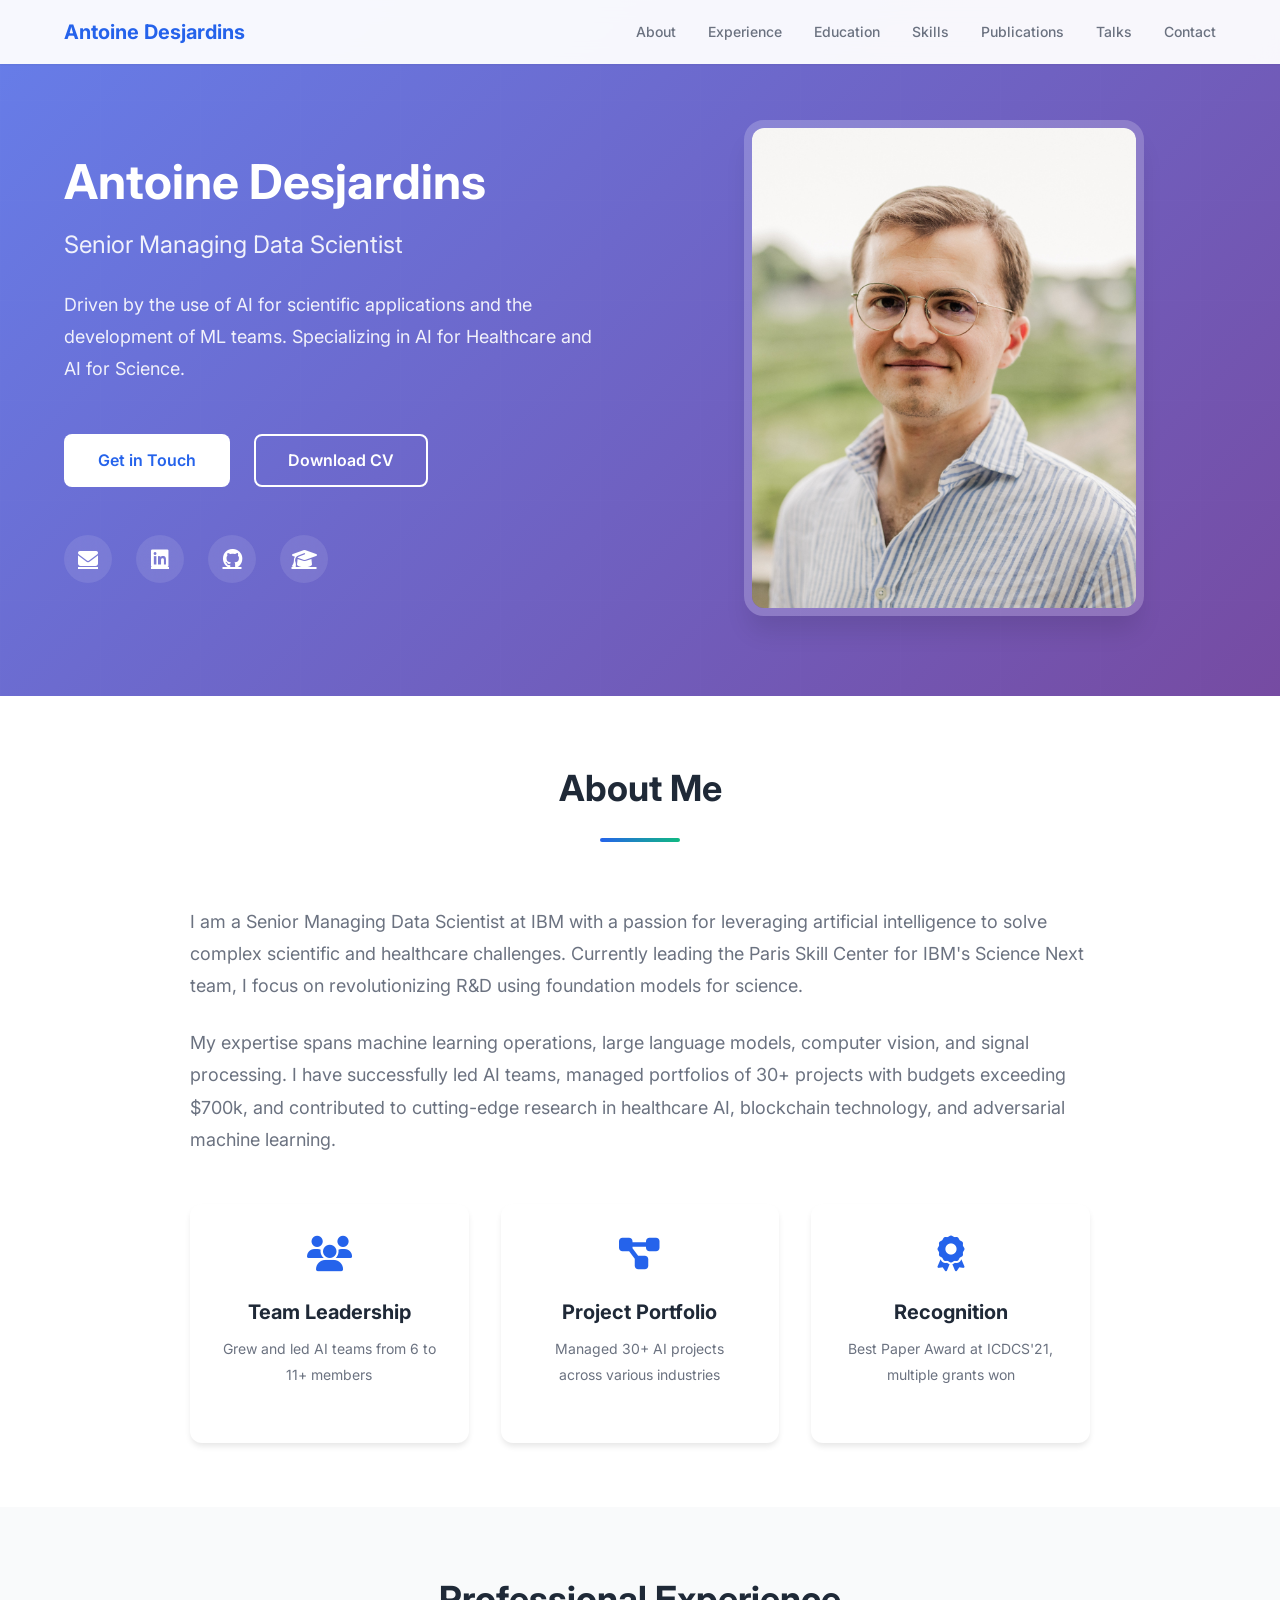
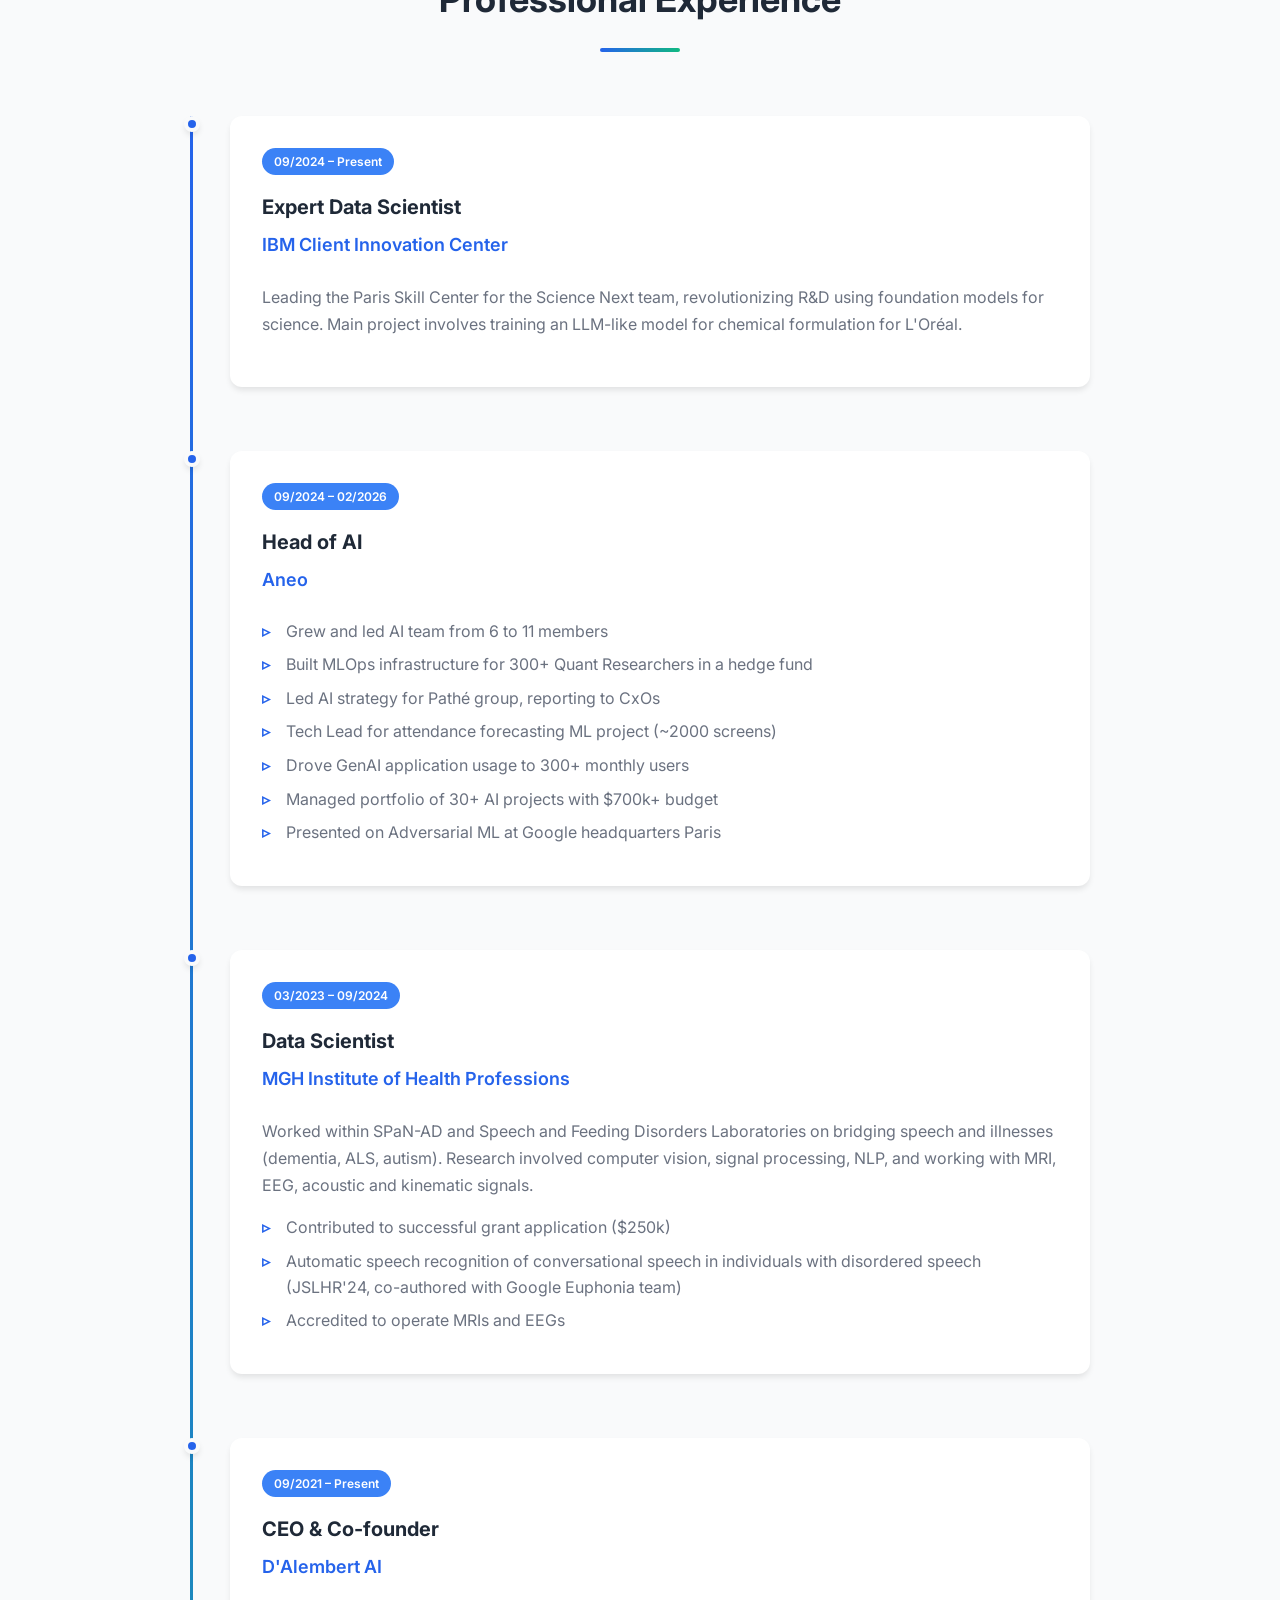
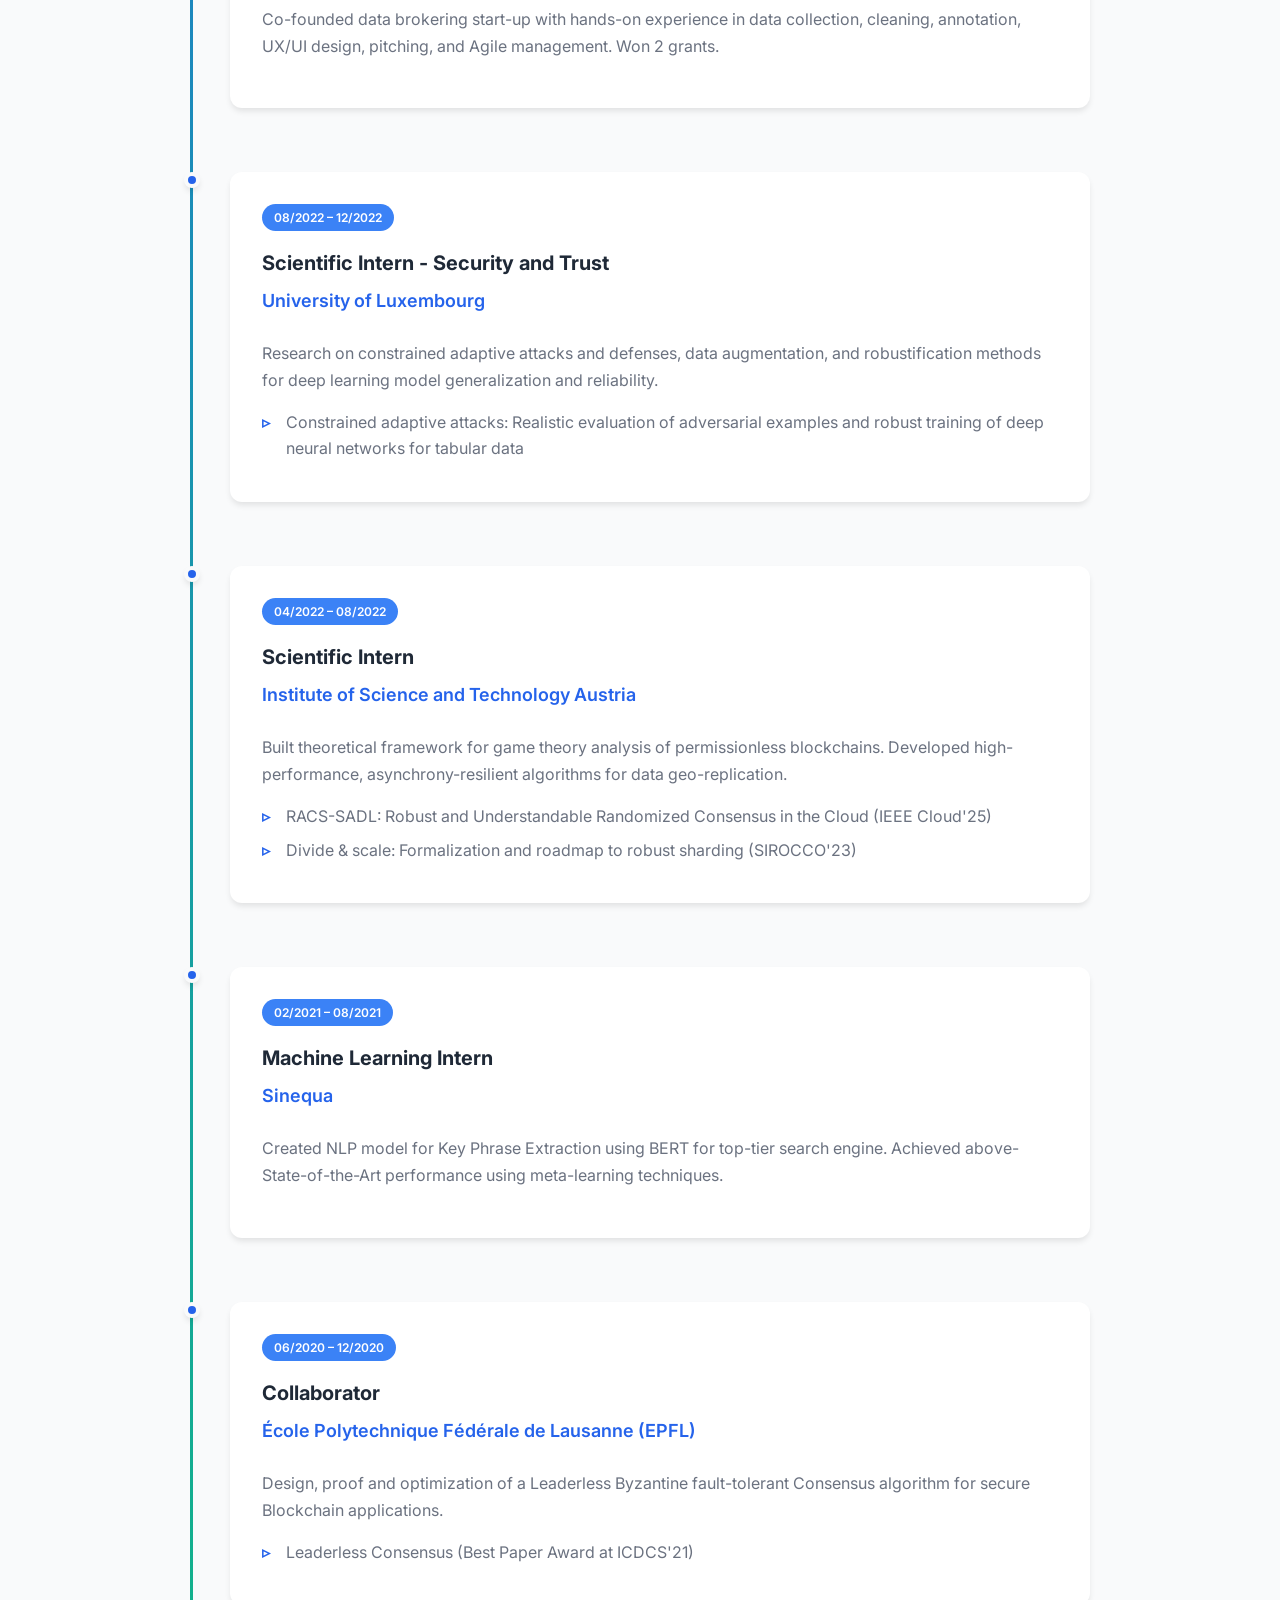
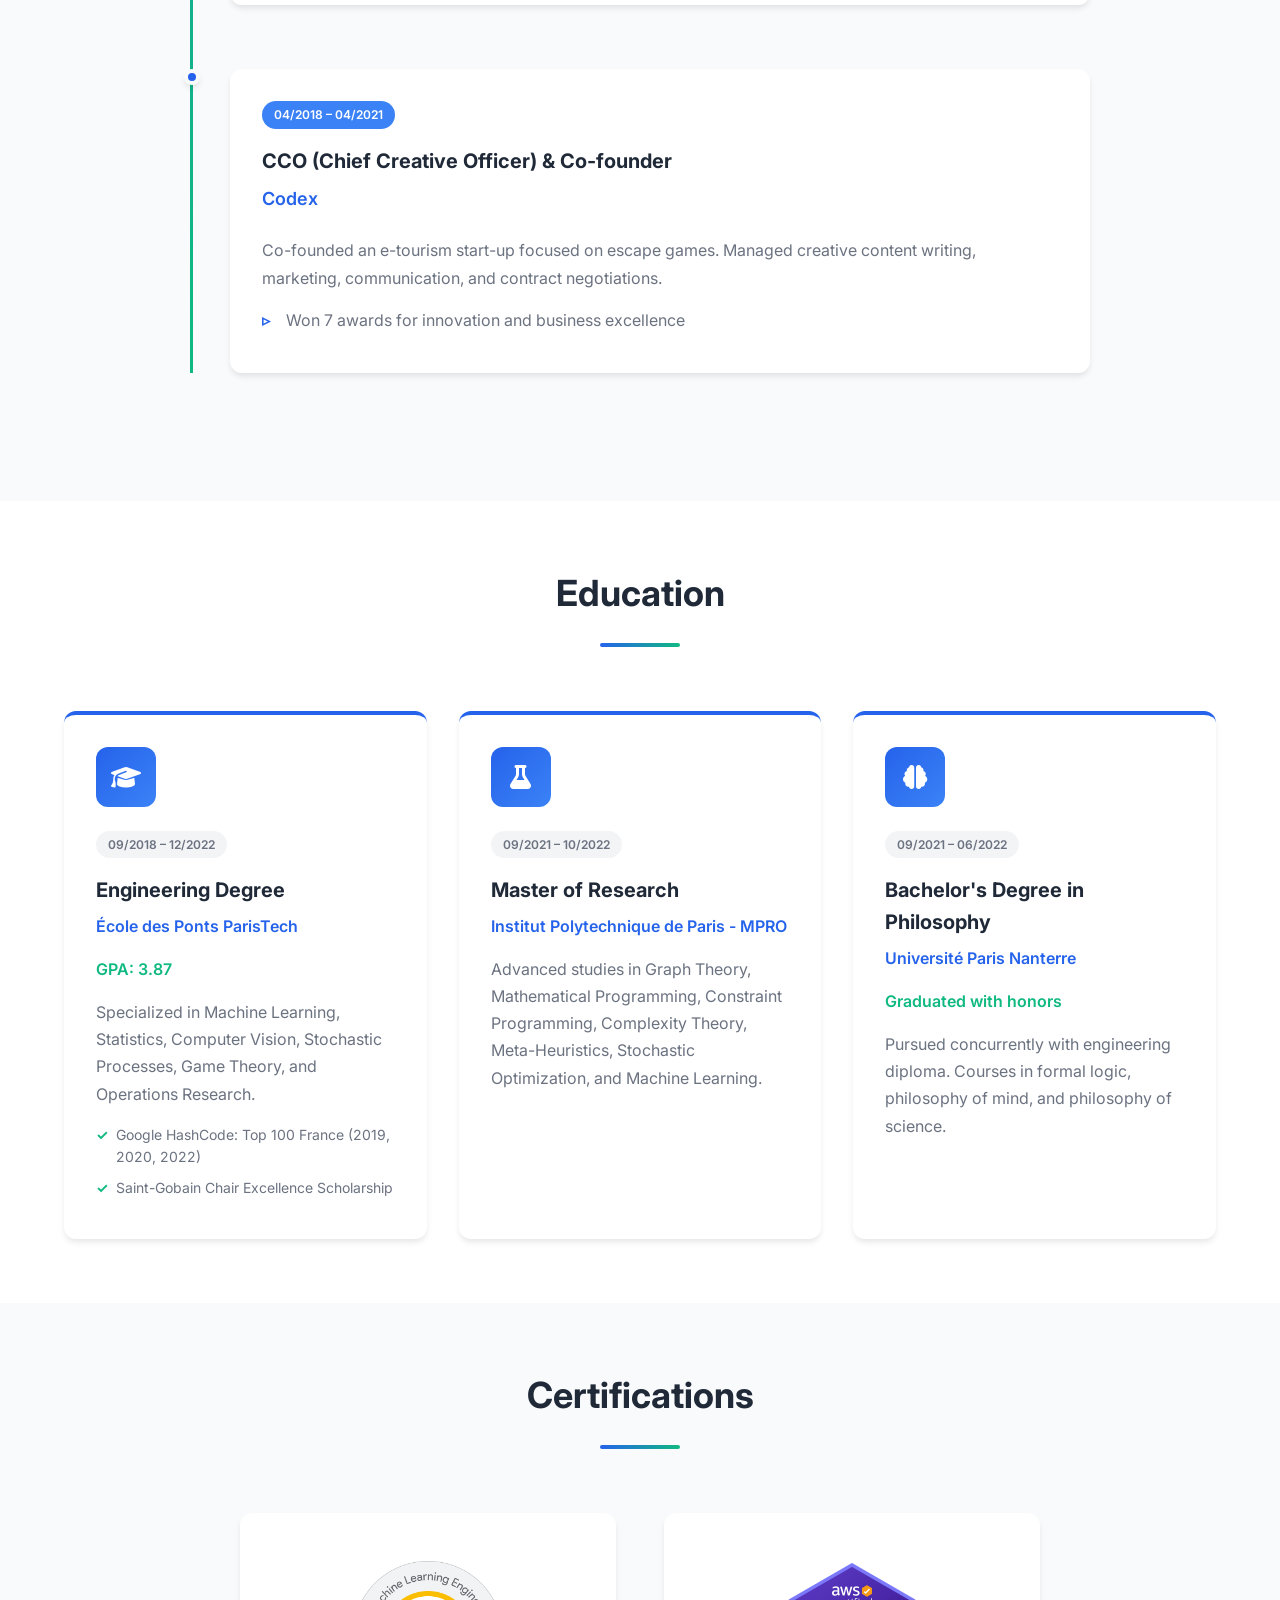
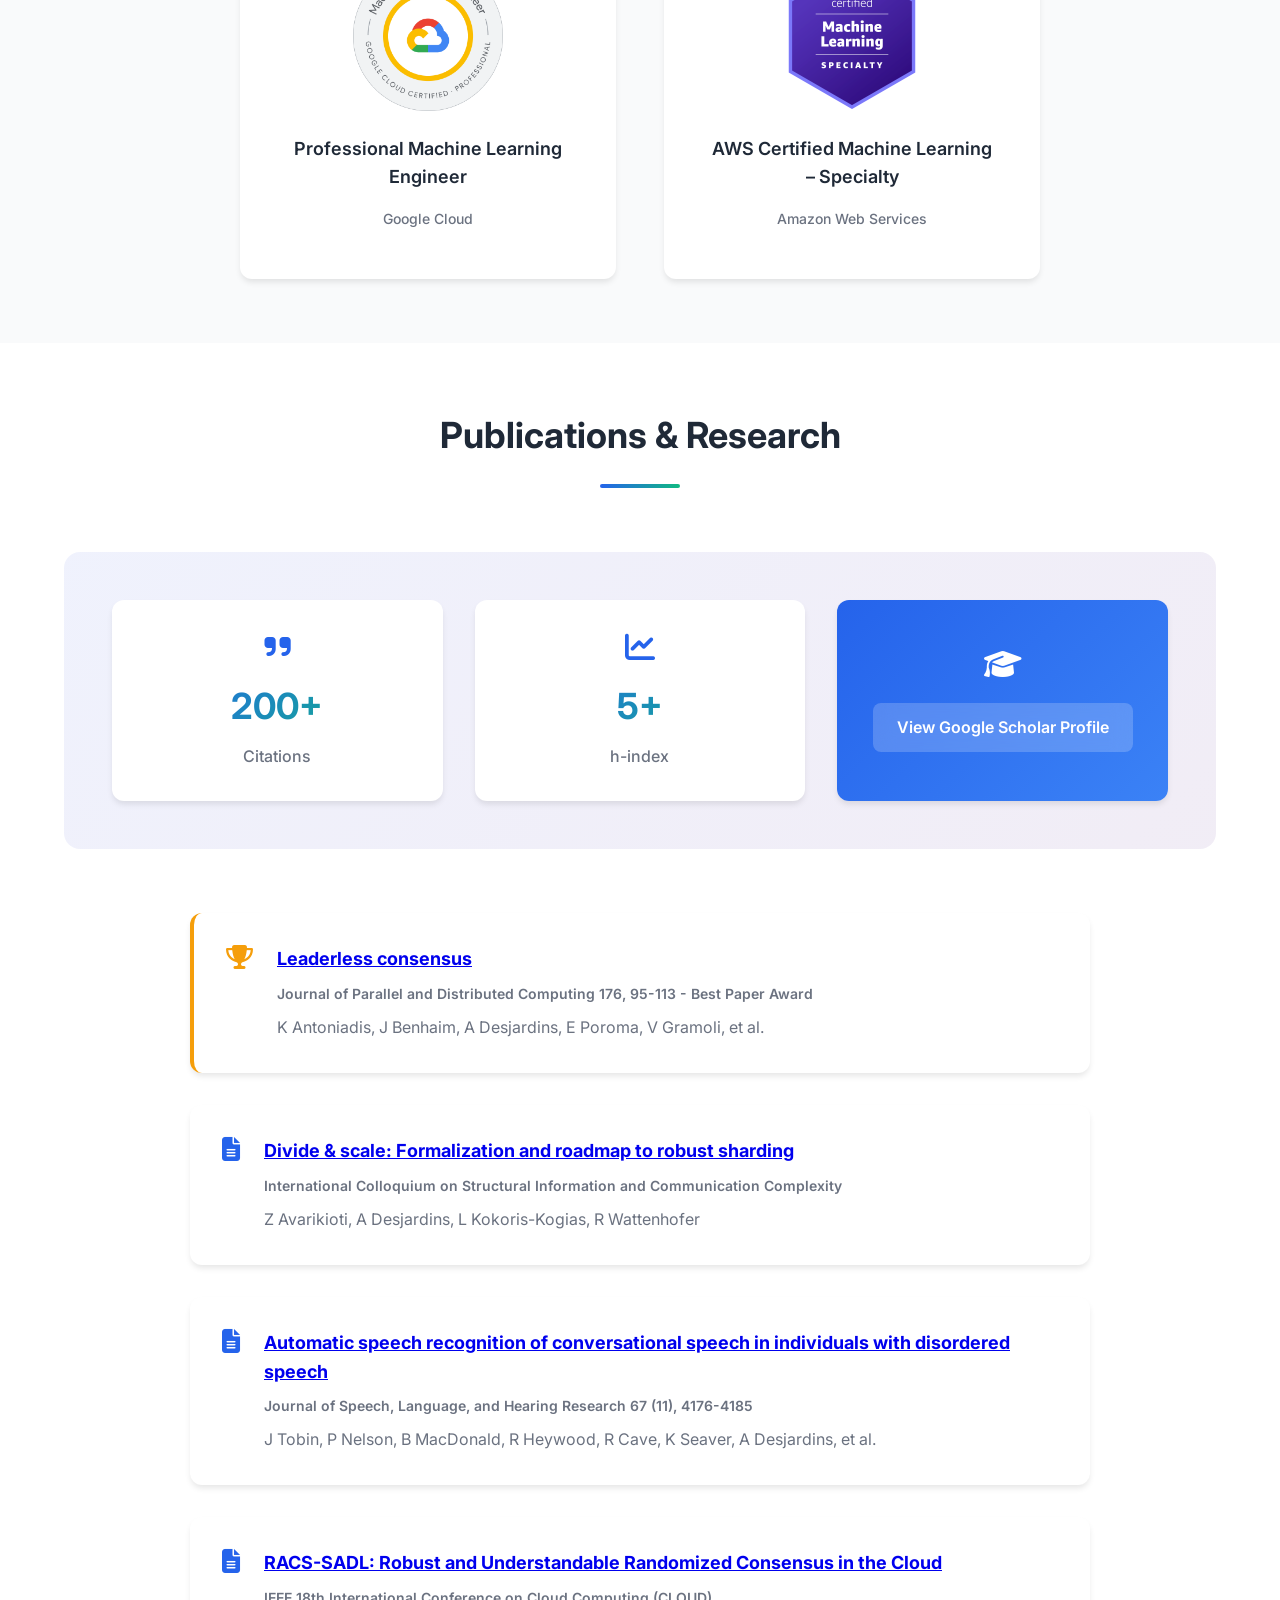
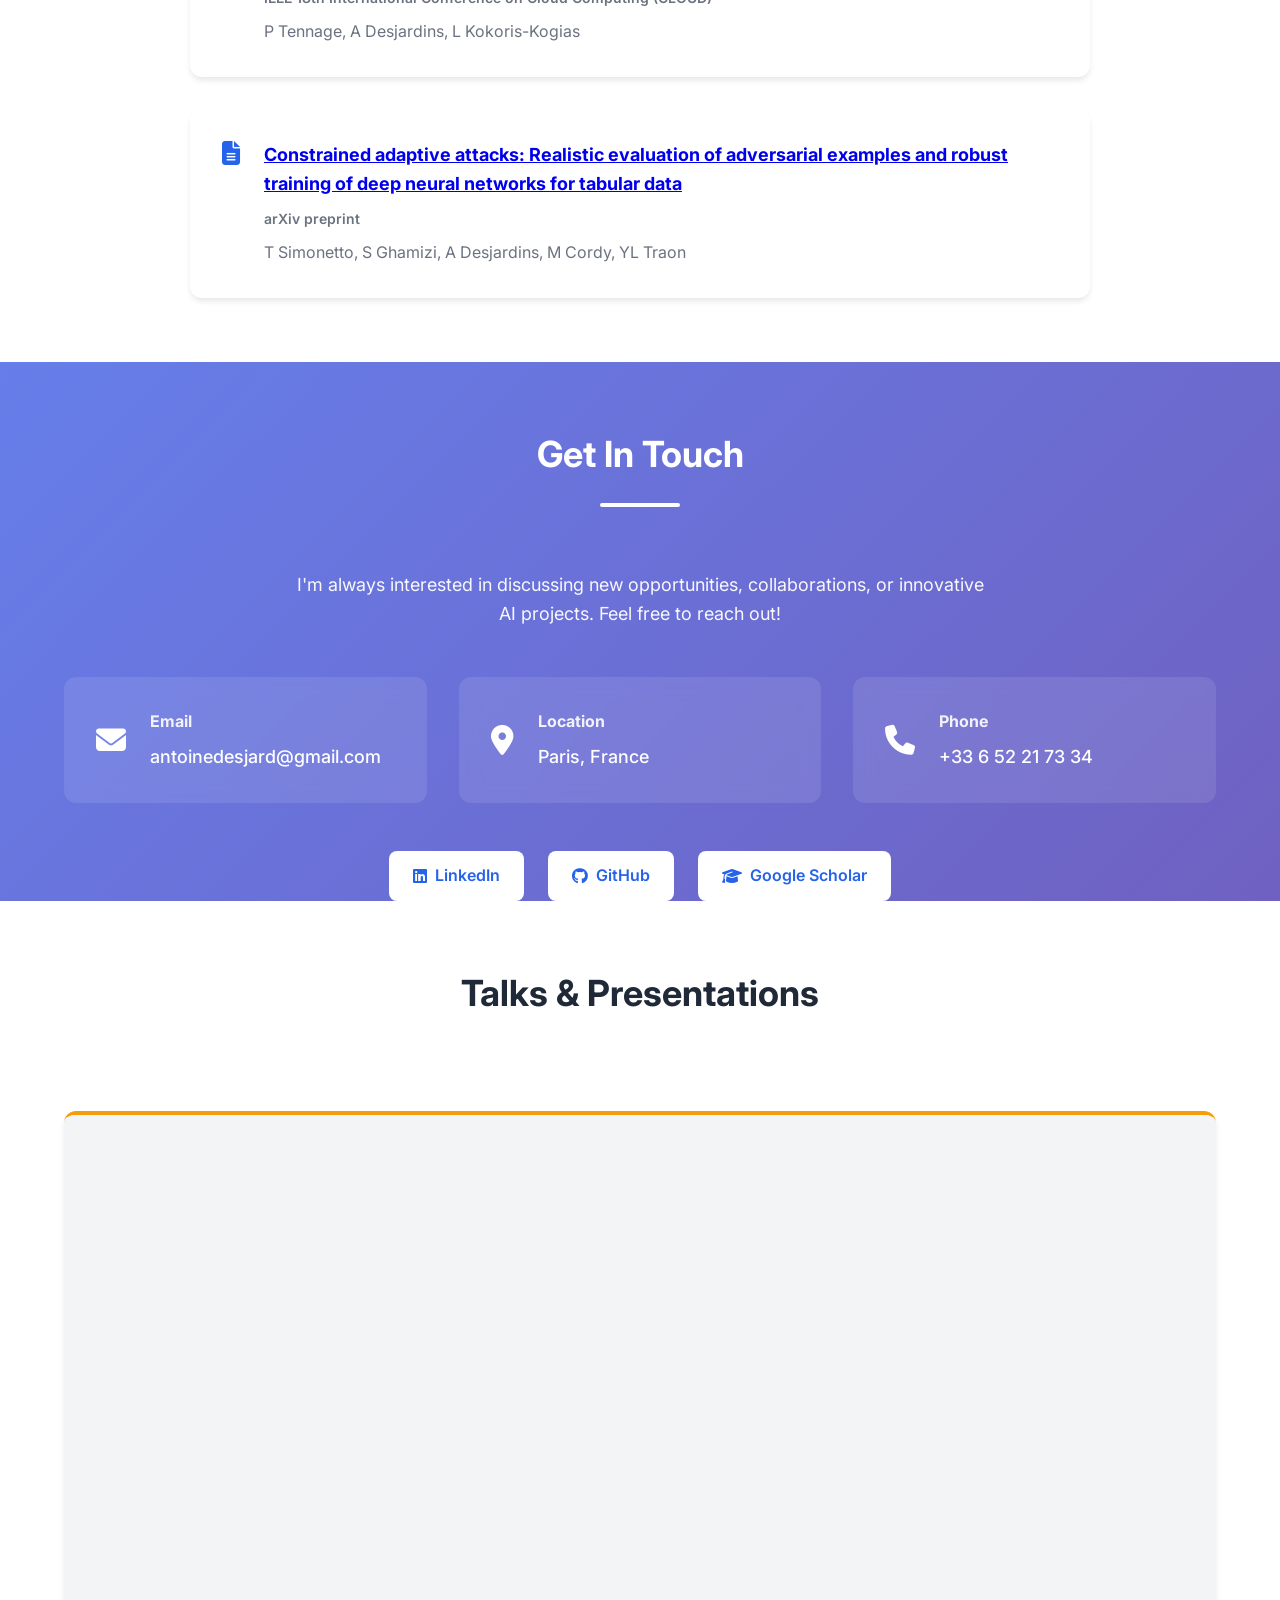
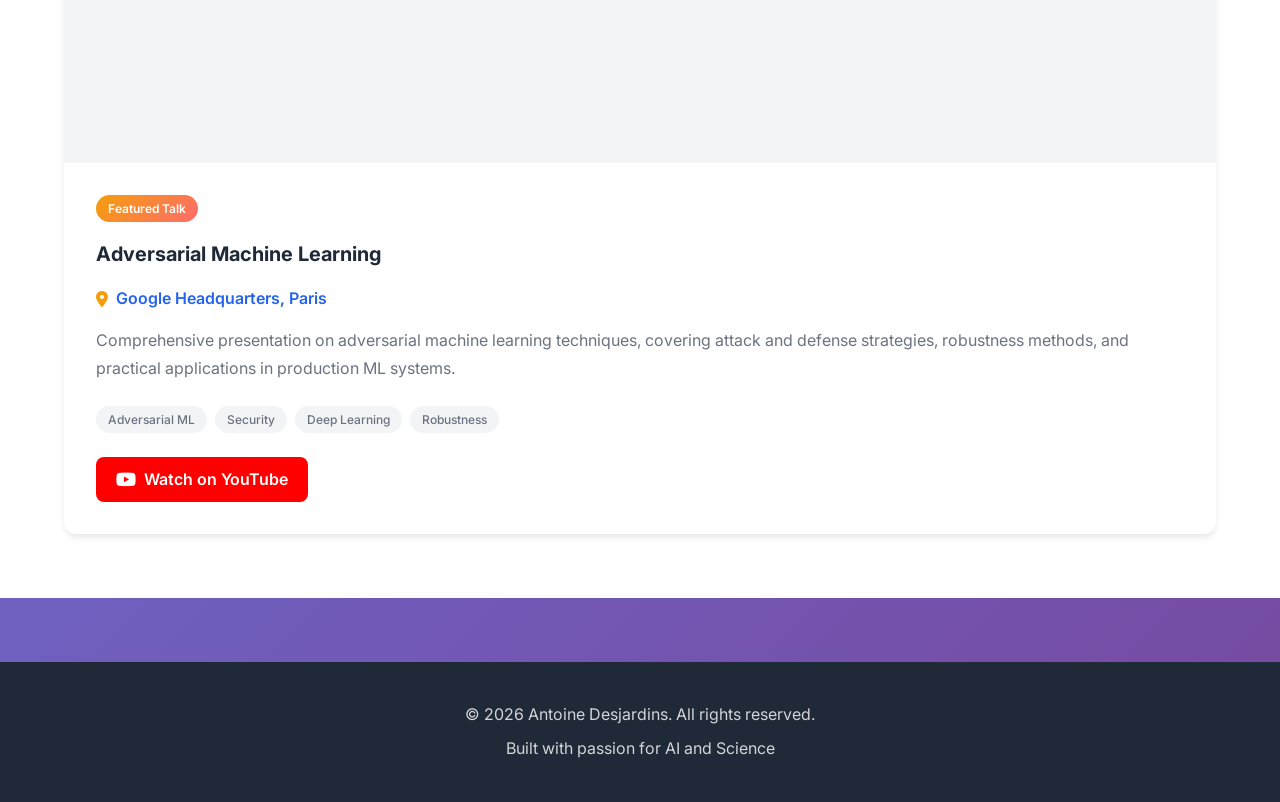
==== index.html @ dc5e54b8 "fixed small stuff" ====
<!DOCTYPE html>
<html lang="en">
<head>
    <meta charset="UTF-8">
    <meta name="viewport" content="width=device-width, initial-scale=1.0">
    <meta name="description" content="Antoine Desjardins - Senior Managing Data Scientist specializing in AI for Healthcare and AI for Science">
    <meta name="author" content="Antoine Desjardins">
    <title>Antoine Desjardins | Data Scientist & AI Expert</title>
    <link rel="stylesheet" href="styles.css">
    <link rel="preconnect" href="https://fonts.googleapis.com">
    <link rel="preconnect" href="https://fonts.gstatic.com" crossorigin>
    <link href="https://fonts.googleapis.com/css2?family=Inter:wght@300;400;500;600;700&display=swap" rel="stylesheet">
    <link rel="stylesheet" href="https://cdnjs.cloudflare.com/ajax/libs/font-awesome/6.4.0/css/all.min.css">
</head>
<body>
    <!-- Navigation -->
    <nav class="navbar">
        <div class="container">
            <div class="nav-brand">Antoine Desjardins</div>
            <ul class="nav-menu">
                <li><a href="#about" class="nav-link">About</a></li>
                <li><a href="#experience" class="nav-link">Experience</a></li>
                <li><a href="#education" class="nav-link">Education</a></li>
                <li><a href="#skills" class="nav-link">Skills</a></li>
                <li><a href="#publications" class="nav-link">Publications</a></li>
                <li><a href="#talks" class="nav-link">Talks</a></li>
                <li><a href="#contact" class="nav-link">Contact</a></li>
            </ul>
            <div class="hamburger">
                <span></span>
                <span></span>
                <span></span>
            </div>
        </div>
    </nav>

    <!-- Hero Section -->
    <section id="hero" class="hero">
        <div class="container">
            <div class="hero-content">
                <div class="hero-text">
                    <h1 class="hero-title">Antoine Desjardins</h1>
                    <h2 class="hero-subtitle">Senior Managing Data Scientist</h2>
                    <p class="hero-description">
                        Driven by the use of AI for scientific applications and the development of ML teams. 
                        Specializing in AI for Healthcare and AI for Science.
                    </p>
                    <div class="hero-buttons">
                        <a href="#contact" class="btn btn-primary">Get in Touch</a>
                        <a href="CV - IBM.pdf" class="btn btn-secondary" download>Download CV</a>
                    </div>
                    <div class="social-links">
                        <a href="mailto:antoinedesjard@gmail.com" aria-label="Email" title="Email">
                            <i class="fas fa-envelope"></i>
                        </a>
                        <a href="https://www.linkedin.com/in/antoine-desjardins-3963a1163/" target="_blank" rel="noopener noreferrer" aria-label="LinkedIn" title="LinkedIn">
                            <i class="fab fa-linkedin"></i>
                        </a>
                        <a href="https://github.com/boumpteryx" target="_blank" rel="noopener noreferrer" aria-label="GitHub" title="GitHub">
                            <i class="fab fa-github"></i>
                        </a>
                        <a href="https://scholar.google.com/citations?user=nVxMgD4AAAAJ&hl=en" target="_blank" rel="noopener noreferrer" aria-label="Google Scholar" title="Google Scholar">
                            <i class="fas fa-graduation-cap"></i>
                        </a>
                    </div>
                </div>
                <div class="hero-image">
                    <img src="0141_Colombre-Antoine-Villandry-141.jpg" alt="Antoine Desjardins" class="profile-img">
                </div>
            </div>
        </div>
    </section>

    <!-- About Section -->
    <section id="about" class="section about">
        <div class="container">
            <h2 class="section-title">About Me</h2>
            <div class="about-content">
                <p>
                    I am a Senior Managing Data Scientist at IBM with a passion for leveraging artificial intelligence 
                    to solve complex scientific and healthcare challenges. Currently leading the Paris Skill Center for 
                    IBM's Science Next team, I focus on revolutionizing R&D using foundation models for science.
                </p>
                <p>
                    My expertise spans machine learning operations, large language models, computer vision, and signal 
                    processing. I have successfully led AI teams, managed portfolios of 30+ projects with budgets exceeding 
                    $700k, and contributed to cutting-edge research in healthcare AI, blockchain technology, and adversarial 
                    machine learning.
                </p>
                <div class="highlights">
                    <div class="highlight-item">
                        <i class="fas fa-users"></i>
                        <h3>Team Leadership</h3>
                        <p>Grew and led AI teams from 6 to 11+ members</p>
                    </div>
                    <div class="highlight-item">
                        <i class="fas fa-project-diagram"></i>
                        <h3>Project Portfolio</h3>
                        <p>Managed 30+ AI projects across various industries</p>
                    </div>
                    <div class="highlight-item">
                        <i class="fas fa-award"></i>
                        <h3>Recognition</h3>
                        <p>Best Paper Award at ICDCS'21, multiple grants won</p>
                    </div>
                </div>
            </div>
        </div>
    </section>

    <!-- Experience Section -->
    <section id="experience" class="section experience">
        <div class="container">
            <h2 class="section-title">Professional Experience</h2>
            <div class="timeline">
                <div class="timeline-item">
                    <div class="timeline-marker"></div>
                    <div class="timeline-content">
                        <span class="timeline-date">09/2024 – Present</span>
                        <h3>Expert Data Scientist</h3>
                        <h4>IBM Client Innovation Center</h4>
                        <p>
                            Leading the Paris Skill Center for the Science Next team, revolutionizing R&D using foundation 
                            models for science. Main project involves training an LLM-like model for chemical formulation 
                            for L'Oréal.
                        </p>
                    </div>
                </div>

                <div class="timeline-item">
                    <div class="timeline-marker"></div>
                    <div class="timeline-content">
                        <span class="timeline-date">09/2024 – 02/2026</span>
                        <h3>Head of AI</h3>
                        <h4>Aneo</h4>
                        <ul>
                            <li>Grew and led AI team from 6 to 11 members</li>
                            <li>Built MLOps infrastructure for 300+ Quant Researchers in a hedge fund</li>
                            <li>Led AI strategy for Pathé group, reporting to CxOs</li>
                            <li>Tech Lead for attendance forecasting ML project (~2000 screens)</li>
                            <li>Drove GenAI application usage to 300+ monthly users</li>
                            <li>Managed portfolio of 30+ AI projects with $700k+ budget</li>
                            <li>Presented on Adversarial ML at Google headquarters Paris</li>
                        </ul>
                    </div>
                </div>

                <div class="timeline-item">
                    <div class="timeline-marker"></div>
                    <div class="timeline-content">
                        <span class="timeline-date">03/2023 – 09/2024</span>
                        <h3>Data Scientist</h3>
                        <h4>MGH Institute of Health Professions</h4>
                        <p>
                            Worked within SPaN-AD and Speech and Feeding Disorders Laboratories on bridging speech and
                            illnesses (dementia, ALS, autism). Research involved computer vision, signal processing, NLP,
                            and working with MRI, EEG, acoustic and kinematic signals.
                        </p>
                        <ul>
                            <li>Contributed to successful grant application ($250k)</li>
                            <li>Automatic speech recognition of conversational speech in individuals with disordered speech (JSLHR'24, co-authored with Google Euphonia team)</li>
                            <li>Accredited to operate MRIs and EEGs</li>
                        </ul>
                    </div>
                </div>

                <div class="timeline-item">
                    <div class="timeline-marker"></div>
                    <div class="timeline-content">
                        <span class="timeline-date">09/2021 – Present</span>
                        <h3>CEO & Co-founder</h3>
                        <h4>D'Alembert AI</h4>
                        <p>
                            Co-founded data brokering start-up with hands-on experience in data collection, cleaning, 
                            annotation, UX/UI design, pitching, and Agile management. Won 2 grants.
                        </p>
                    </div>
                </div>

                <div class="timeline-item">
                    <div class="timeline-marker"></div>
                    <div class="timeline-content">
                        <span class="timeline-date">08/2022 – 12/2022</span>
                        <h3>Scientific Intern - Security and Trust</h3>
                        <h4>University of Luxembourg</h4>
                        <p>
                            Research on constrained adaptive attacks and defenses, data augmentation, and robustification
                            methods for deep learning model generalization and reliability.
                        </p>
                        <ul>
                            <li>Constrained adaptive attacks: Realistic evaluation of adversarial examples and robust training of deep neural networks for tabular data</li>
                        </ul>
                    </div>
                </div>

                <div class="timeline-item">
                    <div class="timeline-marker"></div>
                    <div class="timeline-content">
                        <span class="timeline-date">04/2022 – 08/2022</span>
                        <h3>Scientific Intern</h3>
                        <h4>Institute of Science and Technology Austria</h4>
                        <p>
                            Built theoretical framework for game theory analysis of permissionless blockchains.
                            Developed high-performance, asynchrony-resilient algorithms for data geo-replication.
                        </p>
                        <ul>
                            <li>RACS-SADL: Robust and Understandable Randomized Consensus in the Cloud (IEEE Cloud'25)</li>
                            <li>Divide & scale: Formalization and roadmap to robust sharding (SIROCCO'23)</li>
                        </ul>
                    </div>
                </div>

                <div class="timeline-item">
                    <div class="timeline-marker"></div>
                    <div class="timeline-content">
                        <span class="timeline-date">02/2021 – 08/2021</span>
                        <h3>Machine Learning Intern</h3>
                        <h4>Sinequa</h4>
                        <p>
                            Created NLP model for Key Phrase Extraction using BERT for top-tier search engine.
                            Achieved above-State-of-the-Art performance using meta-learning techniques.
                        </p>
                    </div>
                </div>

                <div class="timeline-item">
                    <div class="timeline-marker"></div>
                    <div class="timeline-content">
                        <span class="timeline-date">06/2020 – 12/2020</span>
                        <h3>Collaborator</h3>
                        <h4>École Polytechnique Fédérale de Lausanne (EPFL)</h4>
                        <p>
                            Design, proof and optimization of a Leaderless Byzantine fault-tolerant Consensus algorithm for secure Blockchain applications.
                        </p>
                        <ul>
                            <li>Leaderless Consensus (Best Paper Award at ICDCS'21)</li>
                        </ul>
                    </div>
                </div>

                <div class="timeline-item">
                    <div class="timeline-marker"></div>
                    <div class="timeline-content">
                        <span class="timeline-date">04/2018 – 04/2021</span>
                        <h3>CCO (Chief Creative Officer) & Co-founder</h3>
                        <h4>Codex</h4>
                        <p>
                            Co-founded an e-tourism start-up focused on escape games. Managed creative content writing, 
                            marketing, communication, and contract negotiations.
                        </p>
                        <ul>
                            <li>Won 7 awards for innovation and business excellence</li>
                        </ul>
                    </div>
                </div>

                </div>
            </div>
        </div>
    </section>

    <!-- Education Section -->
    <section id="education" class="section education">
        <div class="container">
            <h2 class="section-title">Education</h2>
            <div class="education-grid">
                <div class="education-card">
                    <div class="education-icon">
                        <i class="fas fa-graduation-cap"></i>
                    </div>
                    <span class="education-date">09/2018 – 12/2022</span>
                    <h3>Engineering Degree</h3>
                    <h4>École des Ponts ParisTech</h4>
                    <p class="gpa">GPA: 3.87</p>
                    <p>
                        Specialized in Machine Learning, Statistics, Computer Vision, Stochastic Processes, 
                        Game Theory, and Operations Research.
                    </p>
                    <ul>
                        <li>Google HashCode: Top 100 France (2019, 2020, 2022)</li>
                        <li>Saint-Gobain Chair Excellence Scholarship</li>
                    </ul>
                </div>

                <div class="education-card">
                    <div class="education-icon">
                        <i class="fas fa-flask"></i>
                    </div>
                    <span class="education-date">09/2021 – 10/2022</span>
                    <h3>Master of Research</h3>
                    <h4>Institut Polytechnique de Paris - MPRO</h4>
                    <p>
                        Advanced studies in Graph Theory, Mathematical Programming, Constraint Programming, 
                        Complexity Theory, Meta-Heuristics, Stochastic Optimization, and Machine Learning.
                    </p>
                </div>

                <div class="education-card">
                    <div class="education-icon">
                        <i class="fas fa-brain"></i>
                    </div>
                    <span class="education-date">09/2021 – 06/2022</span>
                    <h3>Bachelor's Degree in Philosophy</h3>
                    <h4>Université Paris Nanterre</h4>
                    <p class="gpa">Graduated with honors</p>
                    <p>
                        Pursued concurrently with engineering diploma. Courses in formal logic, philosophy of
                        mind, and philosophy of science.
                    </p>
                </div>
            </div>
        </div>
    </section>

    <!-- Skills Section -->
    <section id="skills" class="section skills">
        <div class="container">
            <h2 class="section-title">Certifications</h2>
            <div class="certifications-grid">
                <a href="https://www.credly.com/users/antoine-desjardins" target="_blank" rel="noopener noreferrer" class="certification-card">
                    <img src="GCP_certif.png" alt="Professional Machine Learning Engineer" class="cert-badge">
                    <h3>Professional Machine Learning Engineer</h3>
                    <p class="cert-issuer">Google Cloud</p>
                </a>

                <a href="https://www.credly.com/users/antoine-desjardins" target="_blank" rel="noopener noreferrer" class="certification-card">
                    <img src="AWS_certif.png" alt="AWS Certified Machine Learning – Specialty" class="cert-badge">
                    <h3>AWS Certified Machine Learning – Specialty</h3>
                    <p class="cert-issuer">Amazon Web Services</p>
                </a>
            </div>
        </div>
    </section>

    <!-- Publications Section -->
    <section id="publications" class="section publications">
        <div class="container">
            <h2 class="section-title">Publications & Research</h2>
            
            <!-- Research Impact Stats -->
            <div class="research-stats">
                <div class="stat-card">
                    <i class="fas fa-quote-right"></i>
                    <div class="stat-number">200+</div>
                    <div class="stat-label">Citations</div>
                </div>
                <div class="stat-card">
                    <i class="fas fa-chart-line"></i>
                    <div class="stat-number">5+</div>
                    <div class="stat-label">h-index</div>
                </div>
                <div class="stat-card scholar-link">
                    <i class="fas fa-graduation-cap"></i>
                    <a href="https://scholar.google.com/citations?user=nVxMgD4AAAAJ&hl=en" target="_blank" rel="noopener noreferrer" class="scholar-btn">
                        View Google Scholar Profile
                    </a>
                </div>
            </div>

            <div class="publications-list">
                <div class="publication-item award">
                    <i class="fas fa-trophy"></i>
                    <div class="publication-content">
                        <h3><a href="https://infoscience.epfl.ch/record/282657?ln=en" target="_blank" rel="noopener noreferrer">Leaderless consensus</a></h3>
                        <p class="publication-venue">Journal of Parallel and Distributed Computing 176, 95-113 - Best Paper Award</p>
                        <p class="publication-authors">K Antoniadis, J Benhaim, A Desjardins, E Poroma, V Gramoli, et al.</p>
                    </div>
                </div>

                <div class="publication-item">
                    <i class="fas fa-file-alt"></i>
                    <div class="publication-content">
                        <h3><a href="https://link.springer.com/chapter/10.1007/978-3-031-32733-9_10" target="_blank" rel="noopener noreferrer">Divide & scale: Formalization and roadmap to robust sharding</a></h3>
                        <p class="publication-venue">International Colloquium on Structural Information and Communication Complexity</p>
                        <p class="publication-authors">Z Avarikioti, A Desjardins, L Kokoris-Kogias, R Wattenhofer</p>
                    </div>
                </div>

                <div class="publication-item">
                    <i class="fas fa-file-alt"></i>
                    <div class="publication-content">
                        <h3><a href="https://pubs.asha.org/doi/abs/10.1044/2024_JSLHR-24-00045" target="_blank" rel="noopener noreferrer">Automatic speech recognition of conversational speech in individuals with disordered speech</a></h3>
                        <p class="publication-venue">Journal of Speech, Language, and Hearing Research 67 (11), 4176-4185</p>
                        <p class="publication-authors">J Tobin, P Nelson, B MacDonald, R Heywood, R Cave, K Seaver, A Desjardins, et al.</p>
                    </div>
                </div>

                <div class="publication-item">
                    <i class="fas fa-file-alt"></i>
                    <div class="publication-content">
                        <h3><a href="https://arxiv.org/abs/2209.06152" target="_blank" rel="noopener noreferrer">RACS-SADL: Robust and Understandable Randomized Consensus in the Cloud</a></h3>
                        <p class="publication-venue">IEEE 18th International Conference on Cloud Computing (CLOUD)</p>
                        <p class="publication-authors">P Tennage, A Desjardins, L Kokoris-Kogias</p>
                    </div>
                </div>

                <div class="publication-item">
                    <i class="fas fa-file-alt"></i>
                    <div class="publication-content">
                        <h3><a href="https://arxiv.org/abs/2311.04503" target="_blank" rel="noopener noreferrer">Constrained adaptive attacks: Realistic evaluation of adversarial examples and robust training of deep neural networks for tabular data</a></h3>
                        <p class="publication-venue">arXiv preprint</p>
                        <p class="publication-authors">T Simonetto, S Ghamizi, A Desjardins, M Cordy, YL Traon</p>
                    </div>
                </div>
            </div>
        </div>
    </section>

    <!-- Contact Section -->
    <section id="contact" class="section contact">
        <div class="container">
            <h2 class="section-title">Get In Touch</h2>
            <div class="contact-content">
                <p class="contact-intro">
                    I'm always interested in discussing new opportunities, collaborations, or innovative AI projects. 
                    Feel free to reach out!
                </p>
                <div class="contact-info">
                    <div class="contact-item">
                        <i class="fas fa-envelope"></i>
                        <div>
                            <h3>Email</h3>
                            <a href="mailto:antoinedesjard@gmail.com">antoinedesjard@gmail.com</a>
                        </div>
                    </div>
                    <div class="contact-item">
                        <i class="fas fa-map-marker-alt"></i>
                        <div>
                            <h3>Location</h3>
                            <p>Paris, France</p>
                        </div>
                    </div>
                    <div class="contact-item">
                        <i class="fas fa-phone"></i>
                        <div>
                            <h3>Phone</h3>
                            <a href="tel:+33652217334">+33 6 52 21 73 34</a>
                        </div>
                    </div>
                </div>
                <div class="contact-social">
                    <a href="https://www.linkedin.com/in/antoine-desjardins-3963a1163/" target="_blank" rel="noopener noreferrer" class="social-btn">
                        <i class="fab fa-linkedin"></i> LinkedIn
                    </a>
                    <a href="https://github.com/boumpteryx" target="_blank" rel="noopener noreferrer" class="social-btn">
                        <i class="fab fa-github"></i> GitHub
                    </a>
                    <a href="https://scholar.google.com/citations?user=nVxMgD4AAAAJ&hl=en" target="_blank" rel="noopener noreferrer" class="social-btn">
                        <i class="fas fa-graduation-cap"></i> Google Scholar
                    </a>
                </div>
            </div>
        </div>

    <!-- Talks & Presentations Section -->
    <section id="talks" class="section talks">
        <div class="container">
            <h2 class="section-title">Talks & Presentations</h2>
            <div class="talks-grid">
                <div class="talk-card featured">
                    <div class="talk-thumbnail">
                        <iframe width="100%" height="315" src="https://www.youtube.com/embed/jr0bFTz7WnA" title="Adversarial ML Presentation at Google" frameborder="0" allow="accelerometer; autoplay; clipboard-write; encrypted-media; gyroscope; picture-in-picture; web-share" allowfullscreen></iframe>
                    </div>
                    <div class="talk-content">
                        <span class="talk-badge">Featured Talk</span>
                        <h3>Adversarial Machine Learning</h3>
                        <p class="talk-venue"><i class="fas fa-map-marker-alt"></i> Google Headquarters, Paris</p>
                        <p class="talk-description">
                            Comprehensive presentation on adversarial machine learning techniques, covering attack and defense 
                            strategies, robustness methods, and practical applications in production ML systems.
                        </p>
                        <div class="talk-tags">
                            <span class="tag">Adversarial ML</span>
                            <span class="tag">Security</span>
                            <span class="tag">Deep Learning</span>
                            <span class="tag">Robustness</span>
                        </div>
                        <a href="https://www.youtube.com/watch?v=jr0bFTz7WnA" target="_blank" rel="noopener noreferrer" class="talk-link">
                            <i class="fab fa-youtube"></i> Watch on YouTube
                        </a>
                    </div>
                </div>
            </div>
        </div>
    </section>
    </section>

    <!-- Footer -->
    <footer class="footer">
        <div class="container">
            <p>&copy; 2026 Antoine Desjardins. All rights reserved.</p>
            <p>Built with passion for AI and Science</p>
        </div>
    </footer>

    <script src="script.js"></script>
</body>
</html>
---- styles.css ----
/* ===========================
   CSS Reset & Base Styles
   =========================== */
* {
    margin: 0;
    padding: 0;
    box-sizing: border-box;
}

:root {
    /* Color Palette */
    --primary-color: #2563eb;
    --primary-dark: #1e40af;
    --primary-light: #3b82f6;
    --secondary-color: #10b981;
    --accent-color: #f59e0b;
    --text-primary: #1f2937;
    --text-secondary: #6b7280;
    --text-light: #9ca3af;
    --bg-primary: #ffffff;
    --bg-secondary: #f9fafb;
    --bg-tertiary: #f3f4f6;
    --border-color: #e5e7eb;
    --shadow-sm: 0 1px 2px 0 rgba(0, 0, 0, 0.05);
    --shadow-md: 0 4px 6px -1px rgba(0, 0, 0, 0.1);
    --shadow-lg: 0 10px 15px -3px rgba(0, 0, 0, 0.1);
    --shadow-xl: 0 20px 25px -5px rgba(0, 0, 0, 0.1);
    
    /* Typography */
    --font-primary: 'Inter', -apple-system, BlinkMacSystemFont, 'Segoe UI', sans-serif;
    --font-size-xs: 0.75rem;
    --font-size-sm: 0.875rem;
    --font-size-base: 1rem;
    --font-size-lg: 1.125rem;
    --font-size-xl: 1.25rem;
    --font-size-2xl: 1.5rem;
    --font-size-3xl: 1.875rem;
    --font-size-4xl: 2.25rem;
    --font-size-5xl: 3rem;
    
    /* Spacing */
    --spacing-xs: 0.5rem;
    --spacing-sm: 1rem;
    --spacing-md: 1.5rem;
    --spacing-lg: 2rem;
    --spacing-xl: 3rem;
    --spacing-2xl: 4rem;
    
    /* Transitions */
    --transition-fast: 150ms ease-in-out;
    --transition-base: 300ms ease-in-out;
    --transition-slow: 500ms ease-in-out;
}

html {
    scroll-behavior: smooth;
    font-size: 16px;
}

body {
    font-family: var(--font-primary);
    color: var(--text-primary);
    background-color: var(--bg-primary);
    line-height: 1.6;
    overflow-x: hidden;
}

.container {
    max-width: 1200px;
    margin: 0 auto;
    padding: 0 var(--spacing-md);
}

/* ===========================
   Navigation Bar
   =========================== */
.navbar {
    position: fixed;
    top: 0;
    left: 0;
    right: 0;
    background-color: rgba(255, 255, 255, 0.95);
    backdrop-filter: blur(10px);
    box-shadow: var(--shadow-sm);
    z-index: 1000;
    transition: var(--transition-base);
}

.navbar.scrolled {
    box-shadow: var(--shadow-md);
}

.navbar .container {
    display: flex;
    justify-content: space-between;
    align-items: center;
    padding: var(--spacing-sm) var(--spacing-md);
}

.nav-brand {
    font-size: var(--font-size-xl);
    font-weight: 700;
    color: var(--primary-color);
    text-decoration: none;
}

.nav-menu {
    display: flex;
    list-style: none;
    gap: var(--spacing-lg);
}

.nav-link {
    color: var(--text-secondary);
    text-decoration: none;
    font-weight: 500;
    font-size: var(--font-size-sm);
    transition: var(--transition-fast);
    position: relative;
}

.nav-link::after {
    content: '';
    position: absolute;
    bottom: -4px;
    left: 0;
    width: 0;
    height: 2px;
    background-color: var(--primary-color);
    transition: var(--transition-base);
}

.nav-link:hover {
    color: var(--primary-color);
}

.nav-link:hover::after {
    width: 100%;
}

.hamburger {
    display: none;
    flex-direction: column;
    cursor: pointer;
    gap: 4px;
}

.hamburger span {
    width: 25px;
    height: 3px;
    background-color: var(--text-primary);
    transition: var(--transition-base);
}

/* ===========================
   Hero Section
   =========================== */
.hero {
    padding: 120px 0 80px;
    background: linear-gradient(135deg, #667eea 0%, #764ba2 100%);
    color: white;
    position: relative;
    overflow: hidden;
}

.hero::before {
    content: '';
    position: absolute;
    top: 0;
    left: 0;
    right: 0;
    bottom: 0;
    background: url('data:image/svg+xml,<svg width="100" height="100" xmlns="http://www.w3.org/2000/svg"><defs><pattern id="grid" width="100" height="100" patternUnits="userSpaceOnUse"><path d="M 100 0 L 0 0 0 100" fill="none" stroke="rgba(255,255,255,0.05)" stroke-width="1"/></pattern></defs><rect width="100%" height="100%" fill="url(%23grid)"/></svg>');
    opacity: 0.3;
}

.hero-content {
    display: grid;
    grid-template-columns: 1fr 1fr;
    gap: var(--spacing-2xl);
    align-items: center;
    position: relative;
    z-index: 1;
}

.hero-text {
    animation: fadeInUp 0.8s ease-out;
}

.hero-title {
    font-size: var(--font-size-5xl);
    font-weight: 700;
    margin-bottom: var(--spacing-sm);
    line-height: 1.2;
}

.hero-subtitle {
    font-size: var(--font-size-2xl);
    font-weight: 400;
    margin-bottom: var(--spacing-md);
    opacity: 0.9;
}

.hero-description {
    font-size: var(--font-size-lg);
    line-height: 1.8;
    margin-bottom: var(--spacing-xl);
    opacity: 0.9;
}

.hero-buttons {
    display: flex;
    gap: var(--spacing-md);
    margin-bottom: var(--spacing-xl);
}

.btn {
    padding: 12px 32px;
    border-radius: 8px;
    text-decoration: none;
    font-weight: 600;
    font-size: var(--font-size-base);
    transition: var(--transition-base);
    display: inline-block;
    cursor: pointer;
    border: 2px solid transparent;
}

.btn-primary {
    background-color: white;
    color: var(--primary-color);
}

.btn-primary:hover {
    transform: translateY(-2px);
    box-shadow: var(--shadow-lg);
}

.btn-secondary {
    background-color: transparent;
    color: white;
    border-color: white;
}

.btn-secondary:hover {
    background-color: white;
    color: var(--primary-color);
}

.social-links {
    display: flex;
    gap: var(--spacing-md);
}

.social-links a {
    width: 48px;
    height: 48px;
    border-radius: 50%;
    background-color: rgba(255, 255, 255, 0.1);
    display: flex;
    align-items: center;
    justify-content: center;
    color: white;
    font-size: var(--font-size-xl);
    transition: var(--transition-base);
    backdrop-filter: blur(10px);
}

.social-links a:hover {
    background-color: white;
    color: var(--primary-color);
    transform: translateY(-4px);
}

.hero-image {
    display: flex;
    justify-content: center;
    align-items: center;
    animation: fadeInRight 0.8s ease-out;
}

.profile-img {
    width: 100%;
    max-width: 400px;
    height: auto;
    border-radius: 20px;
    box-shadow: var(--shadow-xl);
    border: 8px solid rgba(255, 255, 255, 0.2);
    transition: var(--transition-base);
}

.profile-img:hover {
    transform: scale(1.05);
    box-shadow: 0 25px 50px -12px rgba(0, 0, 0, 0.25);
}

/* ===========================
   Section Styles
   =========================== */
.section {
    padding: var(--spacing-2xl) 0;
}

.section:nth-child(even) {
    background-color: var(--bg-secondary);
}

.section-title {
    font-size: var(--font-size-4xl);
    font-weight: 700;
    text-align: center;
    margin-bottom: var(--spacing-2xl);
    color: var(--text-primary);
    position: relative;
    padding-bottom: var(--spacing-md);
}

.section-title::after {
    content: '';
    position: absolute;
    bottom: 0;
    left: 50%;
    transform: translateX(-50%);
    width: 80px;
    height: 4px;
    background: linear-gradient(90deg, var(--primary-color), var(--secondary-color));
    border-radius: 2px;
}

/* ===========================
   About Section
   =========================== */
.about-content {
    max-width: 900px;
    margin: 0 auto;
}

.about-content p {
    font-size: var(--font-size-lg);
    line-height: 1.8;
    color: var(--text-secondary);
    margin-bottom: var(--spacing-md);
}

.highlights {
    display: grid;
    grid-template-columns: repeat(auto-fit, minmax(250px, 1fr));
    gap: var(--spacing-lg);
    margin-top: var(--spacing-xl);
}

.highlight-item {
    background-color: var(--bg-primary);
    padding: var(--spacing-lg);
    border-radius: 12px;
    box-shadow: var(--shadow-md);
    text-align: center;
    transition: var(--transition-base);
}

.highlight-item:hover {
    transform: translateY(-8px);
    box-shadow: var(--shadow-xl);
}

.highlight-item i {
    font-size: var(--font-size-4xl);
    color: var(--primary-color);
    margin-bottom: var(--spacing-md);
}

.highlight-item h3 {
    font-size: var(--font-size-xl);
    margin-bottom: var(--spacing-xs);
    color: var(--text-primary);
}

.highlight-item p {
    color: var(--text-secondary);
    font-size: var(--font-size-sm);
}

/* ===========================
   Experience Section (Timeline)
   =========================== */
.timeline {
    position: relative;
    max-width: 900px;
    margin: 0 auto;
    padding-left: 40px;
}

.timeline::before {
    content: '';
    position: absolute;
    left: 0;
    top: 0;
    bottom: 0;
    width: 3px;
    background: linear-gradient(180deg, var(--primary-color), var(--secondary-color));
}

.timeline-item {
    position: relative;
    margin-bottom: var(--spacing-2xl);
    animation: fadeInLeft 0.6s ease-out;
}

.timeline-marker {
    position: absolute;
    left: -46px;
    top: 0;
    width: 16px;
    height: 16px;
    border-radius: 50%;
    background-color: var(--primary-color);
    border: 4px solid var(--bg-secondary);
    box-shadow: var(--shadow-md);
}

.timeline-content {
    background-color: var(--bg-primary);
    padding: var(--spacing-lg);
    border-radius: 12px;
    box-shadow: var(--shadow-md);
    transition: var(--transition-base);
}

.timeline-content:hover {
    box-shadow: var(--shadow-lg);
    transform: translateX(8px);
}

.timeline-date {
    display: inline-block;
    background-color: var(--primary-light);
    color: white;
    padding: 4px 12px;
    border-radius: 20px;
    font-size: var(--font-size-xs);
    font-weight: 600;
    margin-bottom: var(--spacing-sm);
}

.timeline-content h3 {
    font-size: var(--font-size-xl);
    color: var(--text-primary);
    margin-bottom: var(--spacing-xs);
}

.timeline-content h4 {
    font-size: var(--font-size-lg);
    color: var(--primary-color);
    font-weight: 600;
    margin-bottom: var(--spacing-md);
}

.timeline-content p {
    color: var(--text-secondary);
    line-height: 1.7;
    margin-bottom: var(--spacing-sm);
}

.timeline-content ul {
    list-style: none;
    margin-top: var(--spacing-sm);
}

.timeline-content ul li {
    color: var(--text-secondary);
    padding-left: 24px;
    position: relative;
    margin-bottom: var(--spacing-xs);
}

.timeline-content ul li::before {
    content: '▹';
    position: absolute;
    left: 0;
    color: var(--primary-color);
    font-weight: bold;
}

/* ===========================
   Education Section
   =========================== */
.education-grid {
    display: grid;
    grid-template-columns: repeat(auto-fit, minmax(300px, 1fr));
    gap: var(--spacing-lg);
}

.education-card {
    background-color: var(--bg-primary);
    padding: var(--spacing-lg);
    border-radius: 12px;
    box-shadow: var(--shadow-md);
    transition: var(--transition-base);
    border-top: 4px solid var(--primary-color);
}

.education-card:hover {
    transform: translateY(-8px);
    box-shadow: var(--shadow-xl);
}

.education-icon {
    width: 60px;
    height: 60px;
    background: linear-gradient(135deg, var(--primary-color), var(--primary-light));
    border-radius: 12px;
    display: flex;
    align-items: center;
    justify-content: center;
    margin-bottom: var(--spacing-md);
}

.education-icon i {
    font-size: var(--font-size-2xl);
    color: white;
}

.education-date {
    display: inline-block;
    background-color: var(--bg-tertiary);
    color: var(--text-secondary);
    padding: 4px 12px;
    border-radius: 20px;
    font-size: var(--font-size-xs);
    font-weight: 600;
    margin-bottom: var(--spacing-sm);
}

.education-card h3 {
    font-size: var(--font-size-xl);
    color: var(--text-primary);
    margin-bottom: var(--spacing-xs);
}

.education-card h4 {
    font-size: var(--font-size-base);
    color: var(--primary-color);
    font-weight: 600;
    margin-bottom: var(--spacing-sm);
}

.education-card .gpa {
    font-weight: 600;
    color: var(--secondary-color);
    margin-bottom: var(--spacing-sm);
}

.education-card p {
    color: var(--text-secondary);
    line-height: 1.7;
    margin-bottom: var(--spacing-sm);
}

.education-card ul {
    list-style: none;
    margin-top: var(--spacing-sm);
}

.education-card ul li {
    color: var(--text-secondary);
    padding-left: 20px;
    position: relative;
    margin-bottom: var(--spacing-xs);
    font-size: var(--font-size-sm);
}

.education-card ul li::before {
    content: '✓';
    position: absolute;
    left: 0;
    color: var(--secondary-color);
    font-weight: bold;
}

/* ===========================
   Certifications Section
   =========================== */
.certifications-grid {
    display: grid;
    grid-template-columns: repeat(auto-fit, minmax(300px, 1fr));
    gap: var(--spacing-xl);
    max-width: 800px;
    margin: 0 auto;
}

.certification-card {
    background-color: var(--bg-primary);
    padding: var(--spacing-xl);
    border-radius: 12px;
    box-shadow: var(--shadow-md);
    transition: var(--transition-base);
    text-align: center;
    text-decoration: none;
    color: inherit;
    display: flex;
    flex-direction: column;
    align-items: center;
}

.certification-card:hover {
    box-shadow: var(--shadow-xl);
    transform: translateY(-8px);
}

.cert-badge {
    width: 150px;
    height: 150px;
    object-fit: contain;
    margin-bottom: var(--spacing-md);
}

.certification-card h3 {
    font-size: var(--font-size-lg);
    color: var(--text-primary);
    margin-bottom: var(--spacing-sm);
    font-weight: 600;
}

.cert-issuer {
    color: var(--text-secondary);
    font-size: var(--font-size-sm);
    font-weight: 500;
}

/* ===========================
   Publications Section
   =========================== */
.publications-list {
    max-width: 900px;
    margin: 0 auto;
    display: flex;
    flex-direction: column;
    gap: var(--spacing-lg);
}

.publication-item {
    background-color: var(--bg-primary);
    padding: var(--spacing-lg);
    border-radius: 12px;
    box-shadow: var(--shadow-md);
    display: flex;
    gap: var(--spacing-md);
    transition: var(--transition-base);
}

.publication-item:hover {
    box-shadow: var(--shadow-lg);
    transform: translateX(8px);
}

.publication-item.award {
    border-left: 4px solid var(--accent-color);
}

.publication-item > i {
    font-size: var(--font-size-2xl);
    color: var(--primary-color);
    flex-shrink: 0;
}

.publication-item.award > i {
    color: var(--accent-color);
}

.publication-content h3 {
    font-size: var(--font-size-lg);
    color: var(--text-primary);
    margin-bottom: var(--spacing-xs);
}

.publication-venue {
    font-size: var(--font-size-sm);
    color: var(--primary-color);
    font-weight: 600;
    margin-bottom: var(--spacing-xs);
}

.publication-content p {
    color: var(--text-secondary);
    line-height: 1.7;
}

/* ===========================
   Contact Section
   =========================== */
.contact {
    background: linear-gradient(135deg, #667eea 0%, #764ba2 100%);
    color: white;
}

.contact .section-title {
    color: white;
}

.contact .section-title::after {
    background: white;
}

.contact-intro {
    text-align: center;
    font-size: var(--font-size-lg);
    max-width: 700px;
    margin: 0 auto var(--spacing-xl);
    opacity: 0.95;
}

.contact-info {
    display: grid;
    grid-template-columns: repeat(auto-fit, minmax(250px, 1fr));
    gap: var(--spacing-lg);
    margin-bottom: var(--spacing-xl);
}

.contact-item {
    background-color: rgba(255, 255, 255, 0.1);
    backdrop-filter: blur(10px);
    padding: var(--spacing-lg);
    border-radius: 12px;
    display: flex;
    align-items: center;
    gap: var(--spacing-md);
    transition: var(--transition-base);
}

.contact-item:hover {
    background-color: rgba(255, 255, 255, 0.2);
    transform: translateY(-4px);
}

.contact-item > i {
    font-size: var(--font-size-3xl);
    color: white;
}

.contact-item h3 {
    font-size: var(--font-size-base);
    margin-bottom: var(--spacing-xs);
    opacity: 0.9;
}

.contact-item a,
.contact-item p {
    color: white;
    text-decoration: none;
    font-size: var(--font-size-lg);
    font-weight: 500;
}

.contact-item a:hover {
    text-decoration: underline;
}

.contact-social {
    display: flex;
    justify-content: center;
    gap: var(--spacing-md);
    flex-wrap: wrap;
}

.social-btn {
    background-color: white;
    color: var(--primary-color);
    padding: 12px 24px;
    border-radius: 8px;
    text-decoration: none;
    font-weight: 600;
    display: flex;
    align-items: center;
    gap: var(--spacing-xs);
    transition: var(--transition-base);
}

.social-btn:hover {
    transform: translateY(-4px);
    box-shadow: var(--shadow-xl);
}


/* ===========================
   Research Impact Stats
   =========================== */
.research-stats {
    display: grid;
    grid-template-columns: repeat(auto-fit, minmax(200px, 1fr));
    gap: var(--spacing-lg);
    margin-bottom: var(--spacing-2xl);
    padding: var(--spacing-xl);
    background: linear-gradient(135deg, rgba(102, 126, 234, 0.1), rgba(118, 75, 162, 0.1));
    border-radius: 16px;
}

.stat-card {
    background-color: var(--bg-primary);
    padding: var(--spacing-lg);
    border-radius: 12px;
    text-align: center;
    box-shadow: var(--shadow-md);
    transition: var(--transition-base);
}

.stat-card:hover {
    transform: translateY(-8px);
    box-shadow: var(--shadow-xl);
}

.stat-card i {
    font-size: var(--font-size-3xl);
    color: var(--primary-color);
    margin-bottom: var(--spacing-sm);
}

.stat-number {
    font-size: var(--font-size-4xl);
    font-weight: 700;
    color: var(--text-primary);
    margin-bottom: var(--spacing-xs);
    background: linear-gradient(135deg, var(--primary-color), var(--secondary-color));
    -webkit-background-clip: text;
    -webkit-text-fill-color: transparent;
    background-clip: text;
}

.stat-label {
    font-size: var(--font-size-base);
    color: var(--text-secondary);
    font-weight: 500;
}

.stat-card.scholar-link {
    display: flex;
    flex-direction: column;
    justify-content: center;
    align-items: center;
    background: linear-gradient(135deg, var(--primary-color), var(--primary-light));
}

.stat-card.scholar-link i {
    color: white;
    margin-bottom: var(--spacing-md);
}

.scholar-btn {
    color: white;
    text-decoration: none;
    font-weight: 600;
    font-size: var(--font-size-base);
    padding: 12px 24px;
    background-color: rgba(255, 255, 255, 0.2);
    border-radius: 8px;
    transition: var(--transition-base);
    backdrop-filter: blur(10px);
}

.scholar-btn:hover {
    background-color: rgba(255, 255, 255, 0.3);
    transform: scale(1.05);
}


/* ===========================
   Talks & Presentations Section
   =========================== */
.talks {
    background-color: var(--bg-primary) !important;
}

.talks .section-title {
    color: var(--text-primary) !important;
}

.talks-grid {
    display: grid;
    grid-template-columns: repeat(auto-fit, minmax(350px, 1fr));
    gap: var(--spacing-lg);
}

.talk-card {
    background-color: var(--bg-primary);
    border-radius: 12px;
    overflow: hidden;
    box-shadow: var(--shadow-md);
    transition: var(--transition-base);
}

.talk-card:hover {
    box-shadow: var(--shadow-xl);
    transform: translateY(-8px);
}

.talk-card.featured {
    border-top: 4px solid var(--accent-color);
}

.talk-thumbnail {
    position: relative;
    width: 100%;
    padding-bottom: 56.25%; /* 16:9 aspect ratio */
    background-color: var(--bg-tertiary);
}

.talk-thumbnail iframe {
    position: absolute;
    top: 0;
    left: 0;
    width: 100%;
    height: 100%;
}

.talk-content {
    padding: var(--spacing-lg);
}

.talk-badge {
    display: inline-block;
    background: linear-gradient(135deg, var(--accent-color), #ff6b6b);
    color: white;
    padding: 4px 12px;
    border-radius: 20px;
    font-size: var(--font-size-xs);
    font-weight: 600;
    margin-bottom: var(--spacing-sm);
}

.talk-content h3 {
    font-size: var(--font-size-xl);
    color: var(--text-primary);
    margin-bottom: var(--spacing-sm);
}

.talk-venue {
    color: var(--primary-color);
    font-weight: 600;
    margin-bottom: var(--spacing-sm);
    display: flex;
    align-items: center;
    gap: var(--spacing-xs);
}

.talk-venue i {
    color: var(--accent-color);
}

.talk-description {
    color: var(--text-secondary);
    line-height: 1.7;
    margin-bottom: var(--spacing-md);
}

.talk-tags {
    display: flex;
    flex-wrap: wrap;
    gap: var(--spacing-xs);
    margin-bottom: var(--spacing-md);
}

.talk-tags .tag {
    background-color: var(--bg-tertiary);
    color: var(--text-secondary);
    padding: 4px 12px;
    border-radius: 20px;
    font-size: var(--font-size-xs);
    font-weight: 500;
}

.talk-link {
    display: inline-flex;
    align-items: center;
    gap: var(--spacing-xs);
    background-color: #ff0000;
    color: white;
    padding: 10px 20px;
    border-radius: 8px;
    text-decoration: none;
    font-weight: 600;
    transition: var(--transition-base);
}

.talk-link:hover {
    background-color: #cc0000;
    transform: translateX(4px);
}

.talk-link i {
    font-size: var(--font-size-lg);
}
/* ===========================
   Footer
   =========================== */
.footer {
    background-color: var(--text-primary);
    color: white;
    padding: var(--spacing-lg) 0;
    text-align: center;
}

.footer p {
    margin: var(--spacing-xs) 0;
    opacity: 0.8;
}

/* ===========================
   Animations
   =========================== */
@keyframes fadeInUp {
    from {
        opacity: 0;
        transform: translateY(30px);
    }
    to {
        opacity: 1;
        transform: translateY(0);
    }
}

@keyframes fadeInRight {
    from {
        opacity: 0;
        transform: translateX(30px);
    }
    to {
        opacity: 1;
        transform: translateX(0);
    }
}

@keyframes fadeInLeft {
    from {
        opacity: 0;
        transform: translateX(-30px);
    }
    to {
        opacity: 1;
        transform: translateX(0);
    }
}

/* ===========================
   Responsive Design
   =========================== */
@media (max-width: 968px) {
    .hero-content {
        grid-template-columns: 1fr;
        text-align: center;
    }
    
    .hero-image {
        order: -1;
    }
    
    .hero-buttons {
        justify-content: center;
    }
    
    .social-links {
        justify-content: center;
    }
    
    .timeline {
        padding-left: 30px;
    }
    
    .timeline-marker {
        left: -38px;
    }
}

@media (max-width: 768px) {
    :root {
        --font-size-5xl: 2.25rem;
        --font-size-4xl: 1.875rem;
        --font-size-3xl: 1.5rem;
    }
    
    .nav-menu {
        position: fixed;
        left: -100%;
        top: 70px;
        flex-direction: column;
        background-color: white;
        width: 100%;
        text-align: center;
        transition: var(--transition-base);
        box-shadow: var(--shadow-lg);
        padding: var(--spacing-lg) 0;
    }
    
    .nav-menu.active {
        left: 0;
    }
    
    .hamburger {
        display: flex;
    }
    
    .hamburger.active span:nth-child(1) {
        transform: rotate(45deg) translate(5px, 5px);
    }
    
    .hamburger.active span:nth-child(2) {
        opacity: 0;
    }
    
    .hamburger.active span:nth-child(3) {
        transform: rotate(-45deg) translate(7px, -6px);
    }
    
    .hero {
        padding: 100px 0 60px;
    }
    
    .hero-buttons {
        flex-direction: column;
        gap: var(--spacing-sm);
    }
    
    .btn {
        width: 100%;
        text-align: center;
    }
    
    .section {
        padding: var(--spacing-xl) 0;
    }
    
    .highlights,
    .education-grid,
    .skills-grid {
        grid-template-columns: 1fr;
    }
    
    .contact-info {
        grid-template-columns: 1fr;
    }
}

@media (max-width: 480px) {
    .container {
        padding: 0 var(--spacing-sm);
    }
    
    .profile-img {
        max-width: 300px;
    }
    
    .timeline {
        padding-left: 20px;
    }
    
    .timeline::before {
        left: 0;
    }
    
    .timeline-marker {
        left: -28px;
        width: 12px;
        height: 12px;
    }
}

/* ===========================
   Utility Classes
   =========================== */
.text-center {
    text-align: center;
}

.mt-1 { margin-top: var(--spacing-xs); }
.mt-2 { margin-top: var(--spacing-sm); }
.mt-3 { margin-top: var(--spacing-md); }
.mt-4 { margin-top: var(--spacing-lg); }

.mb-1 { margin-bottom: var(--spacing-xs); }
.mb-2 { margin-bottom: var(--spacing-sm); }
.mb-3 { margin-bottom: var(--spacing-md); }
.mb-4 { margin-bottom: var(--spacing-lg); }

/* ===========================
   Print Styles
   =========================== */
@media print {
    .navbar,
    .hero-buttons,
    .social-links,
    .contact-social,
    .footer {
        display: none;
    }
    
    .section {
        page-break-inside: avoid;
    }
}

/* Made with Bob */
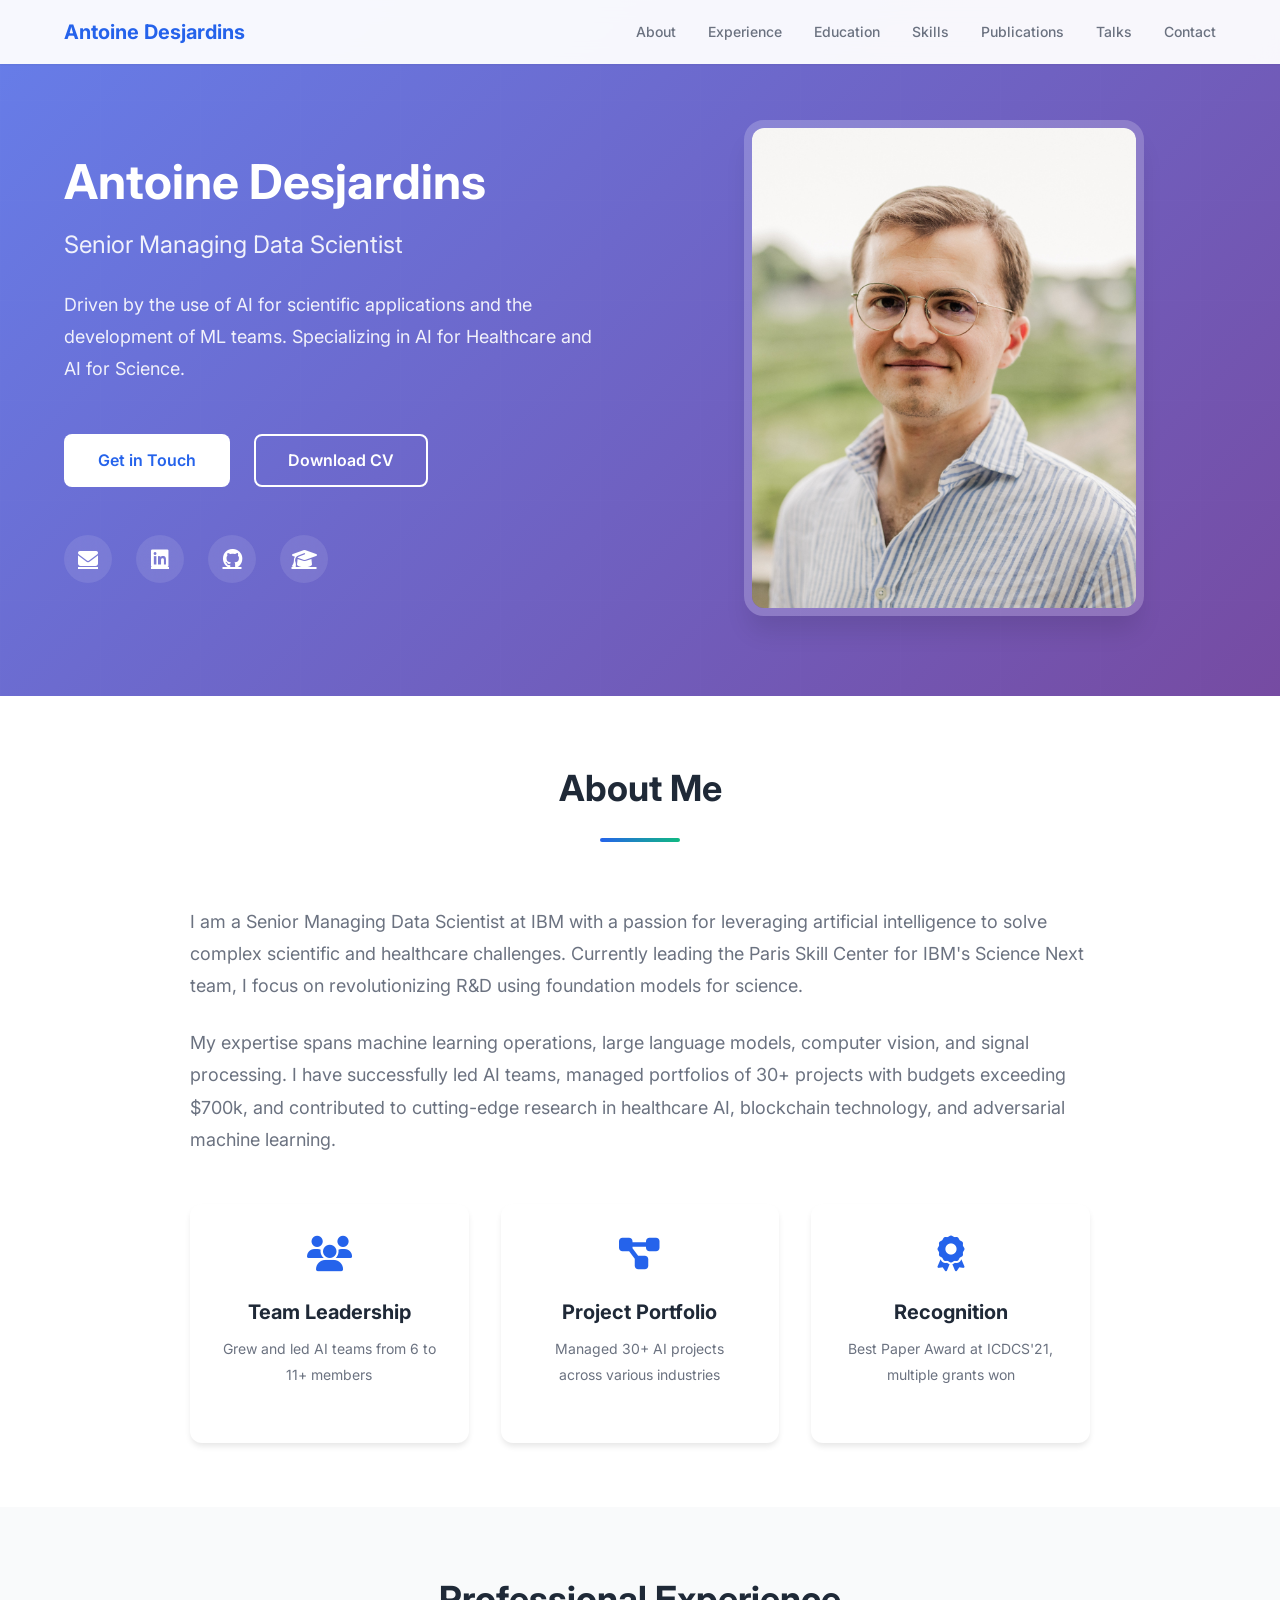
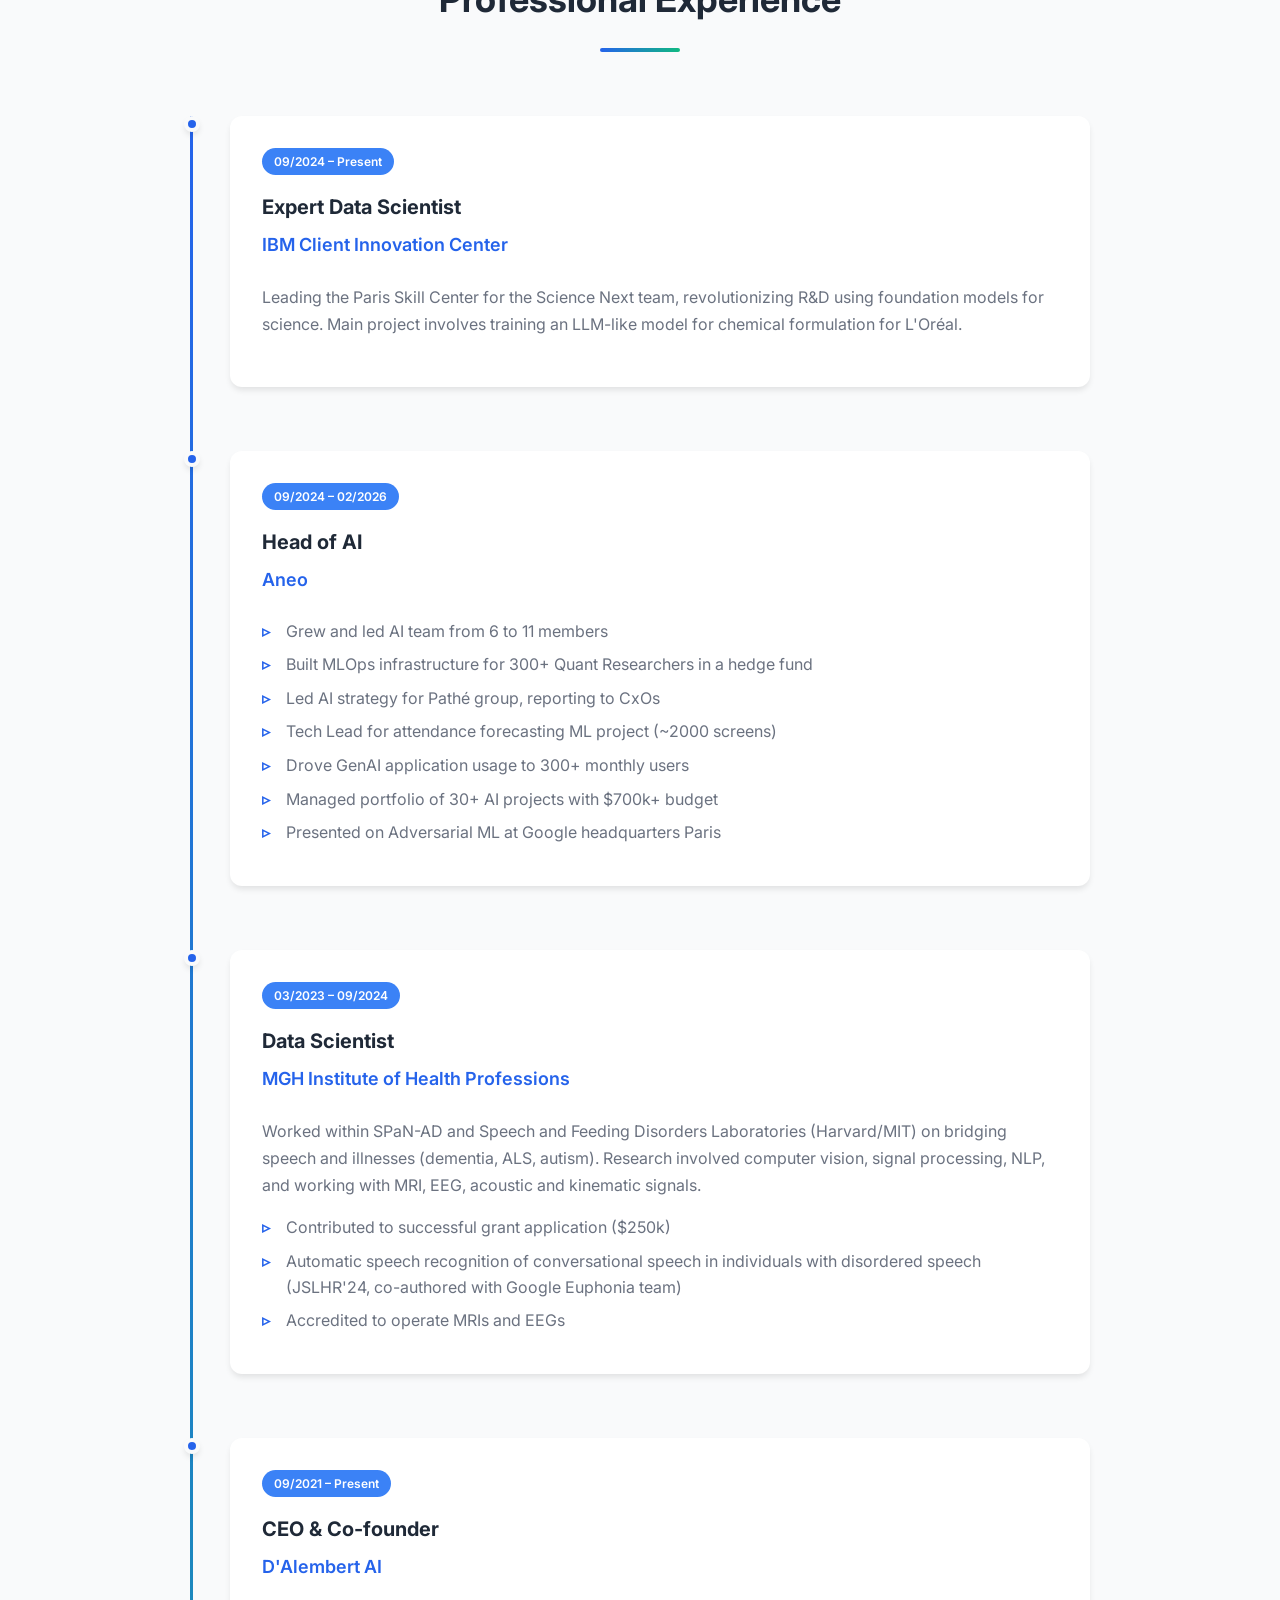
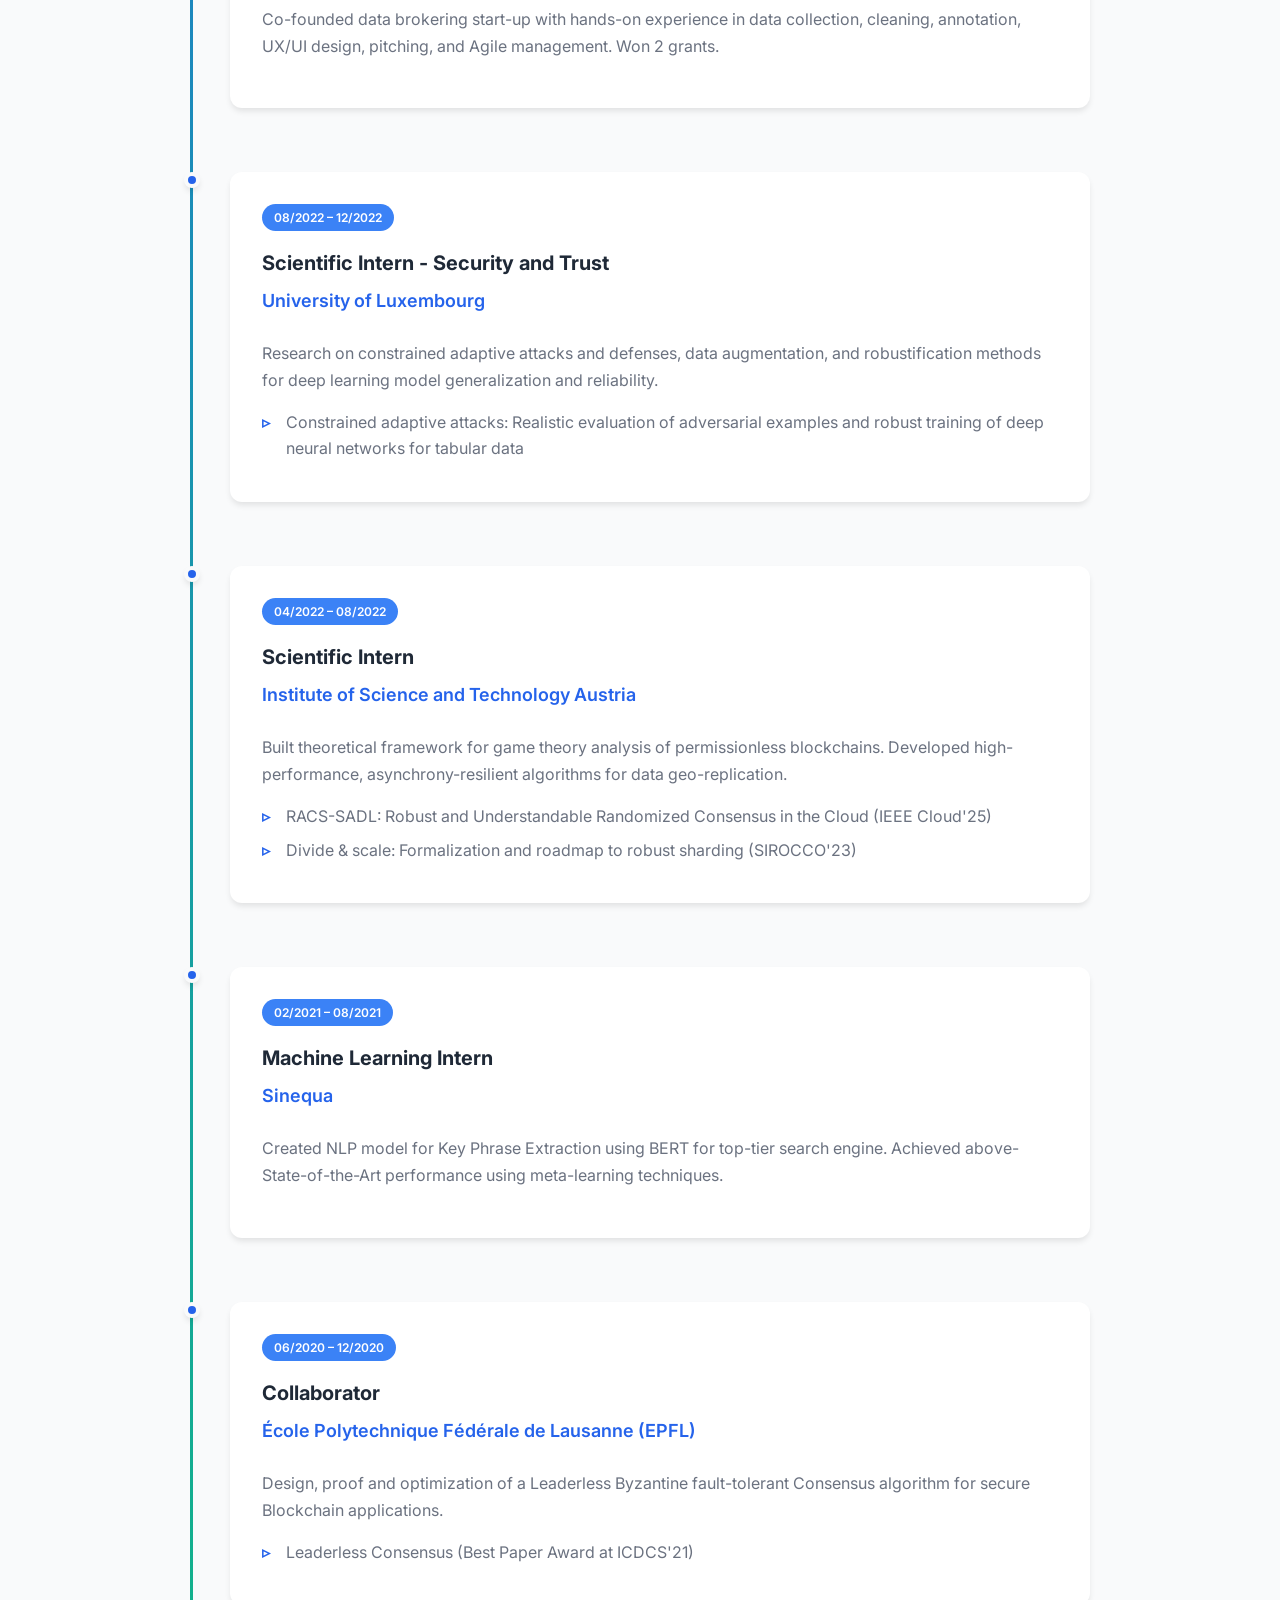
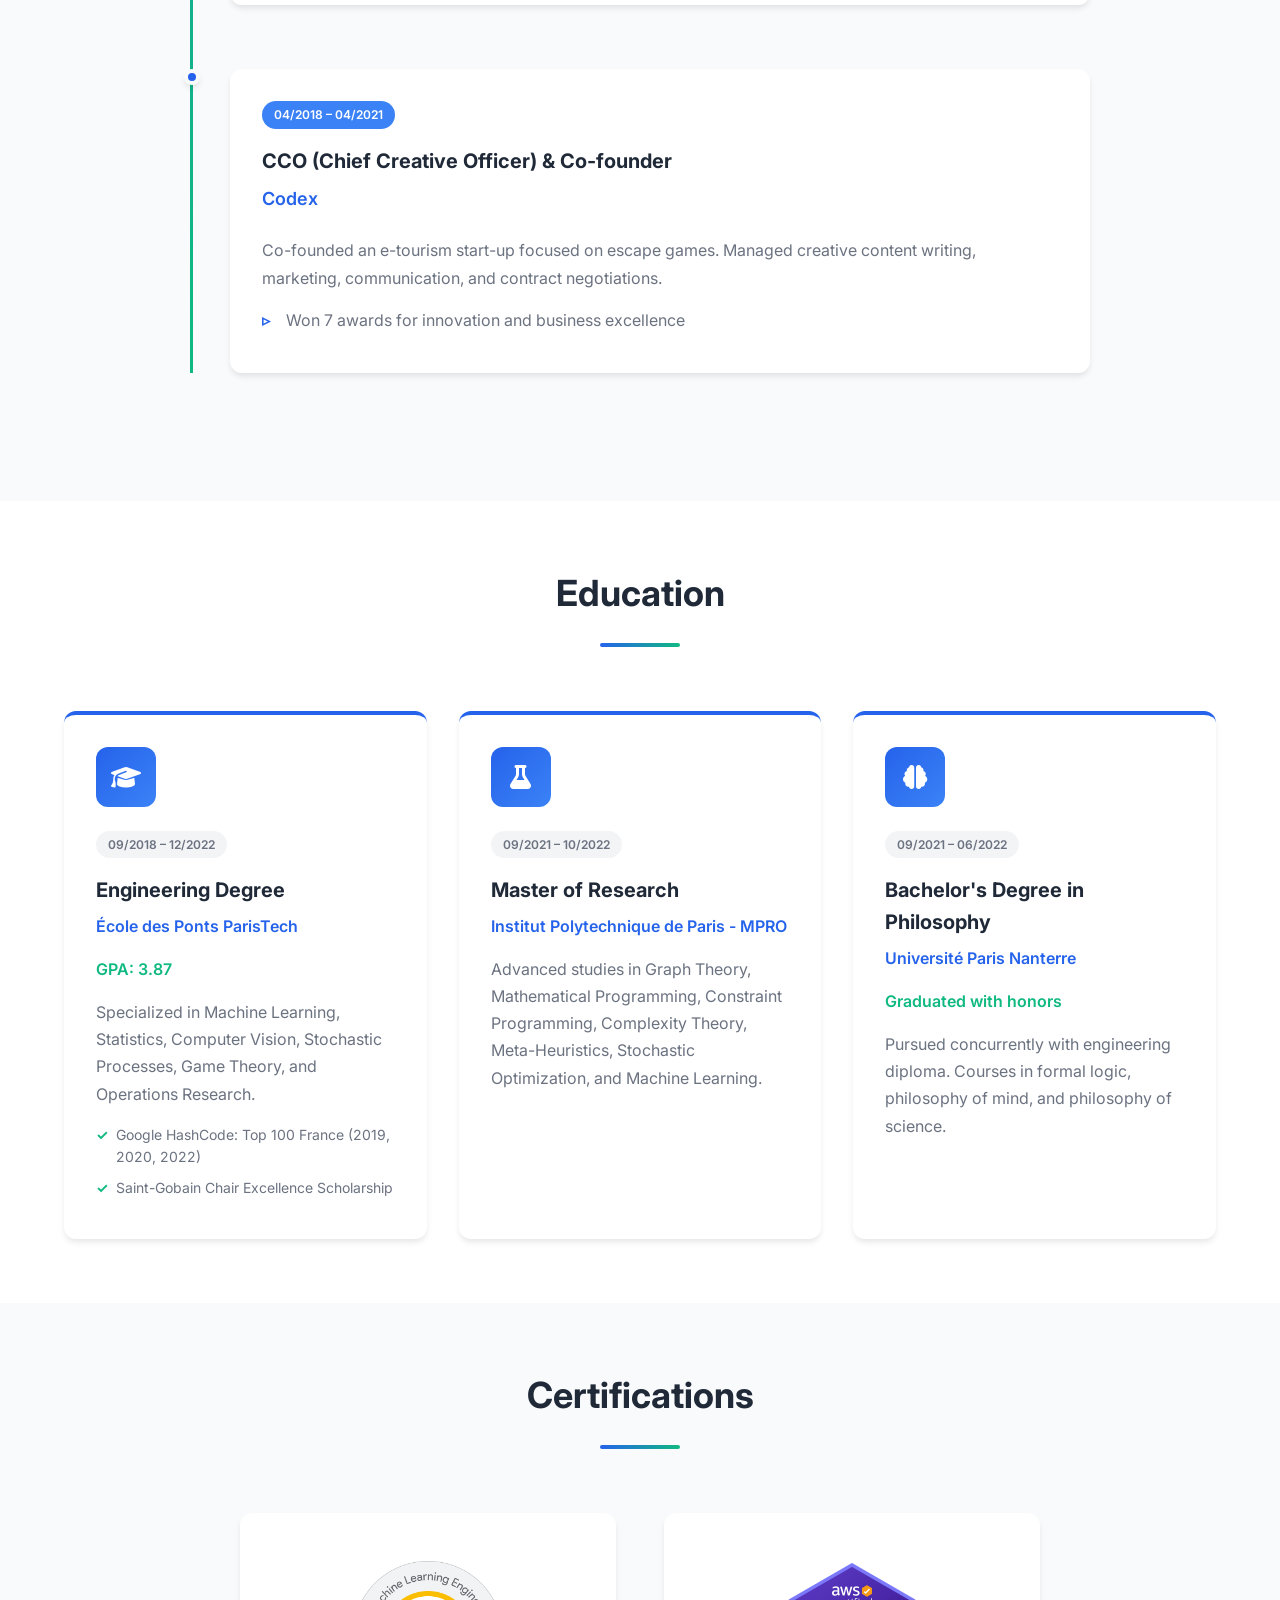
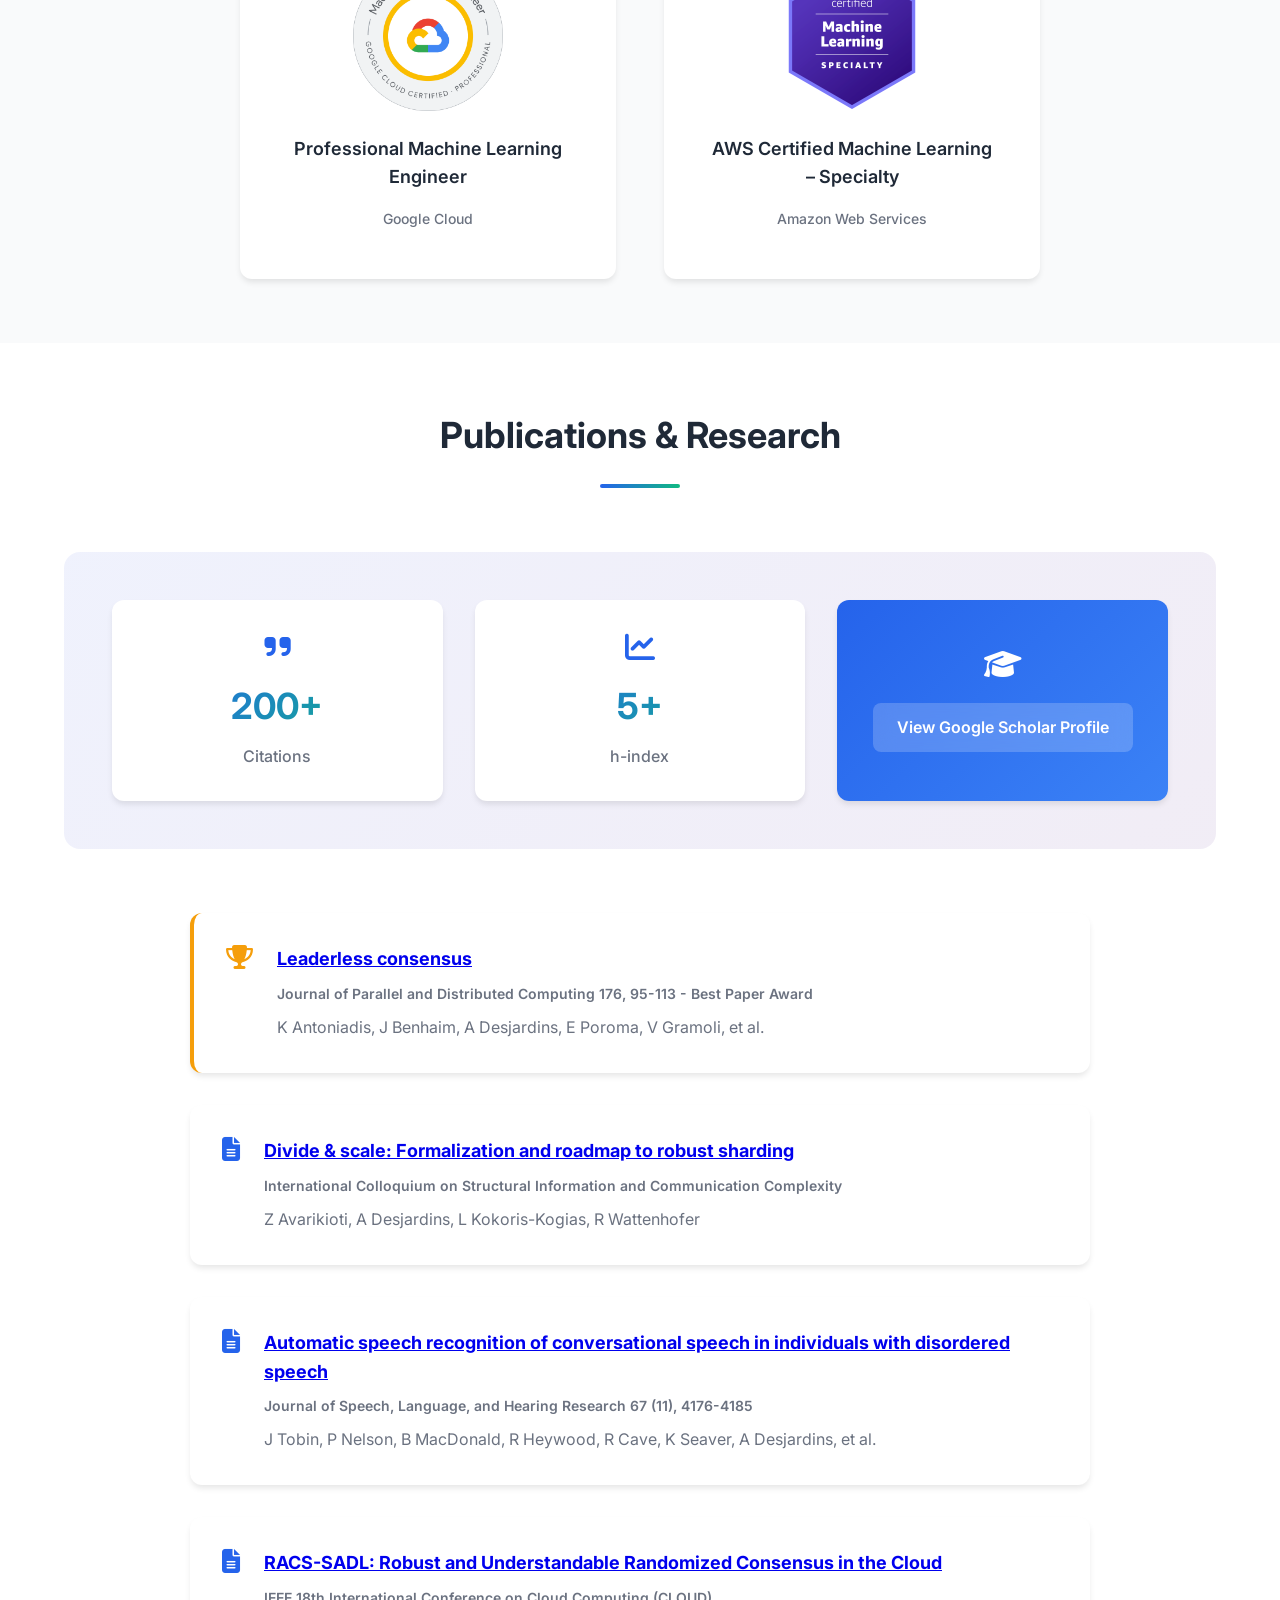
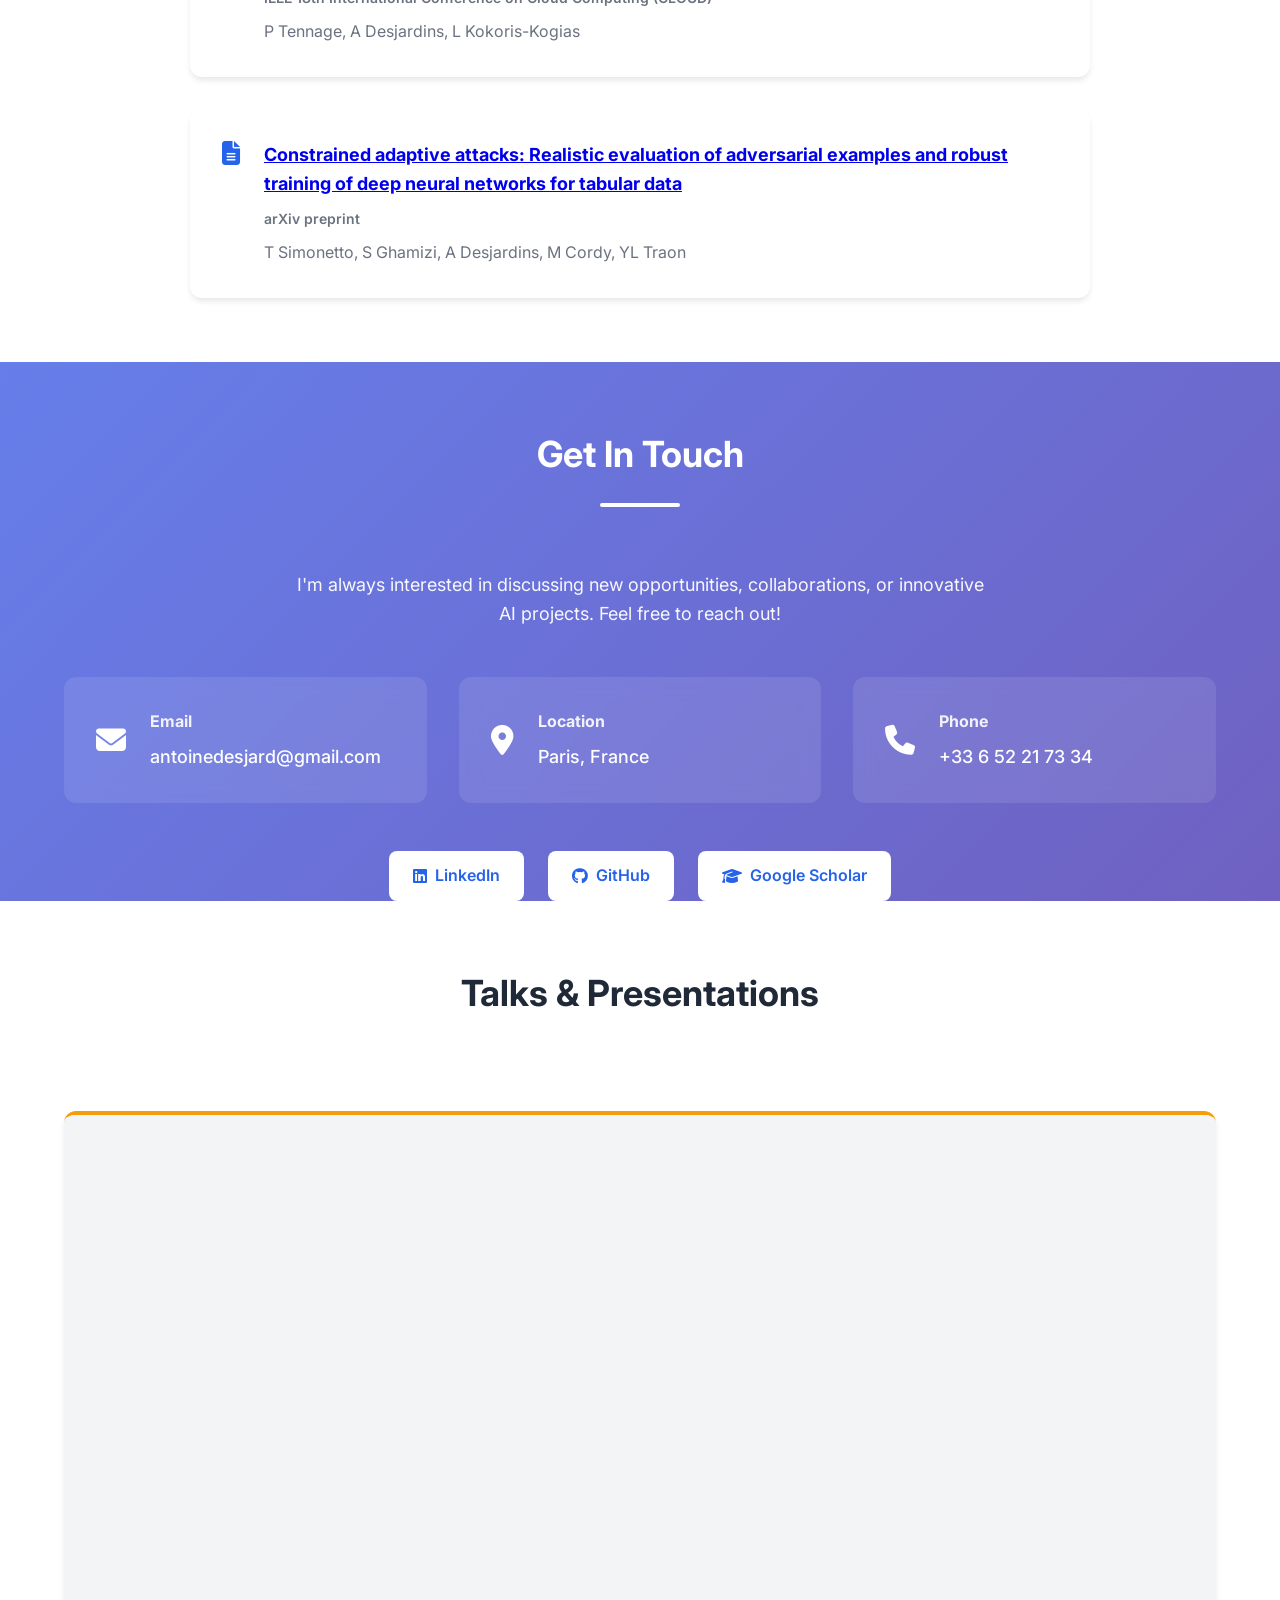
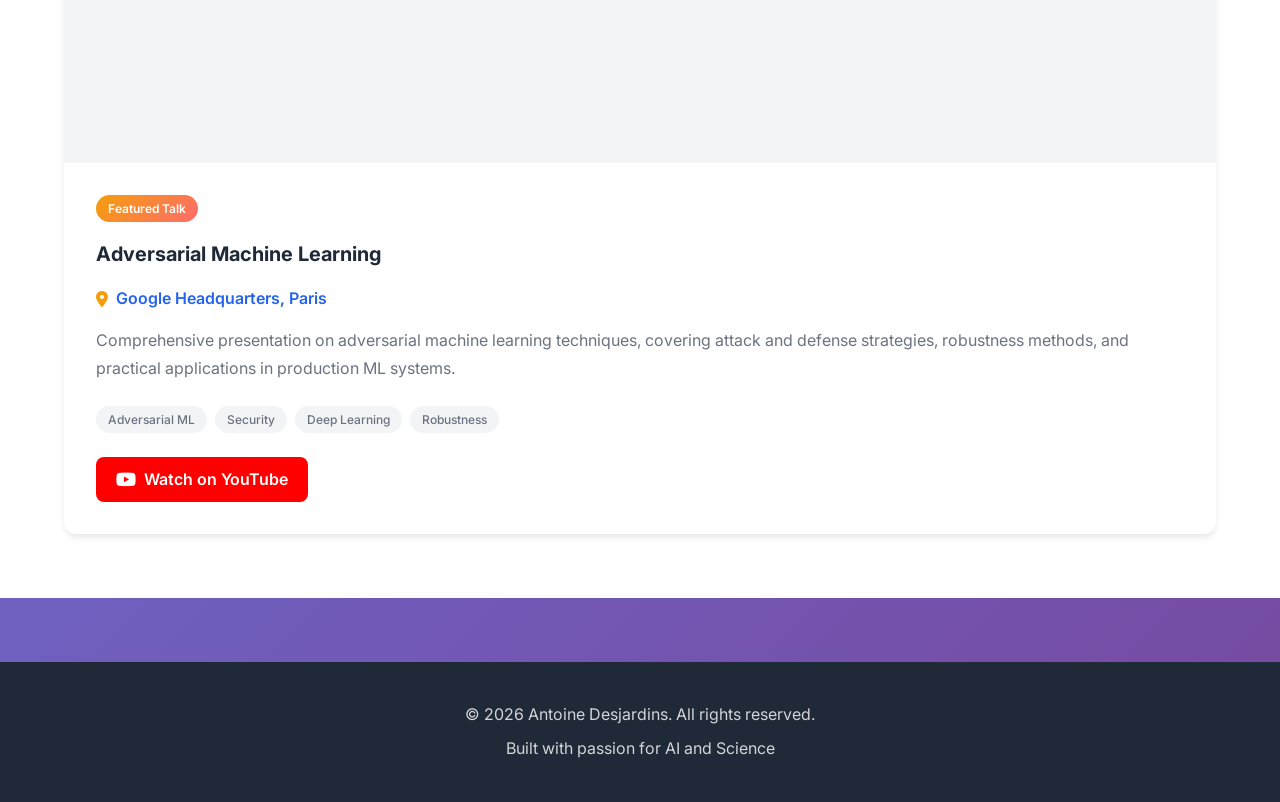
==== commit 25f959ec: "fixed small stuff" ====
--- a/index.html
+++ b/index.html
@@ -152,7 +152,7 @@
                         <h3>Data Scientist</h3>
                         <h4>MGH Institute of Health Professions</h4>
                         <p>
-                            Worked within SPaN-AD and Speech and Feeding Disorders Laboratories on bridging speech and
+                            Worked within SPaN-AD and Speech and Feeding Disorders Laboratories (Harvard/MIT) on bridging speech and
                             illnesses (dementia, ALS, autism). Research involved computer vision, signal processing, NLP,
                             and working with MRI, EEG, acoustic and kinematic signals.
                         </p>
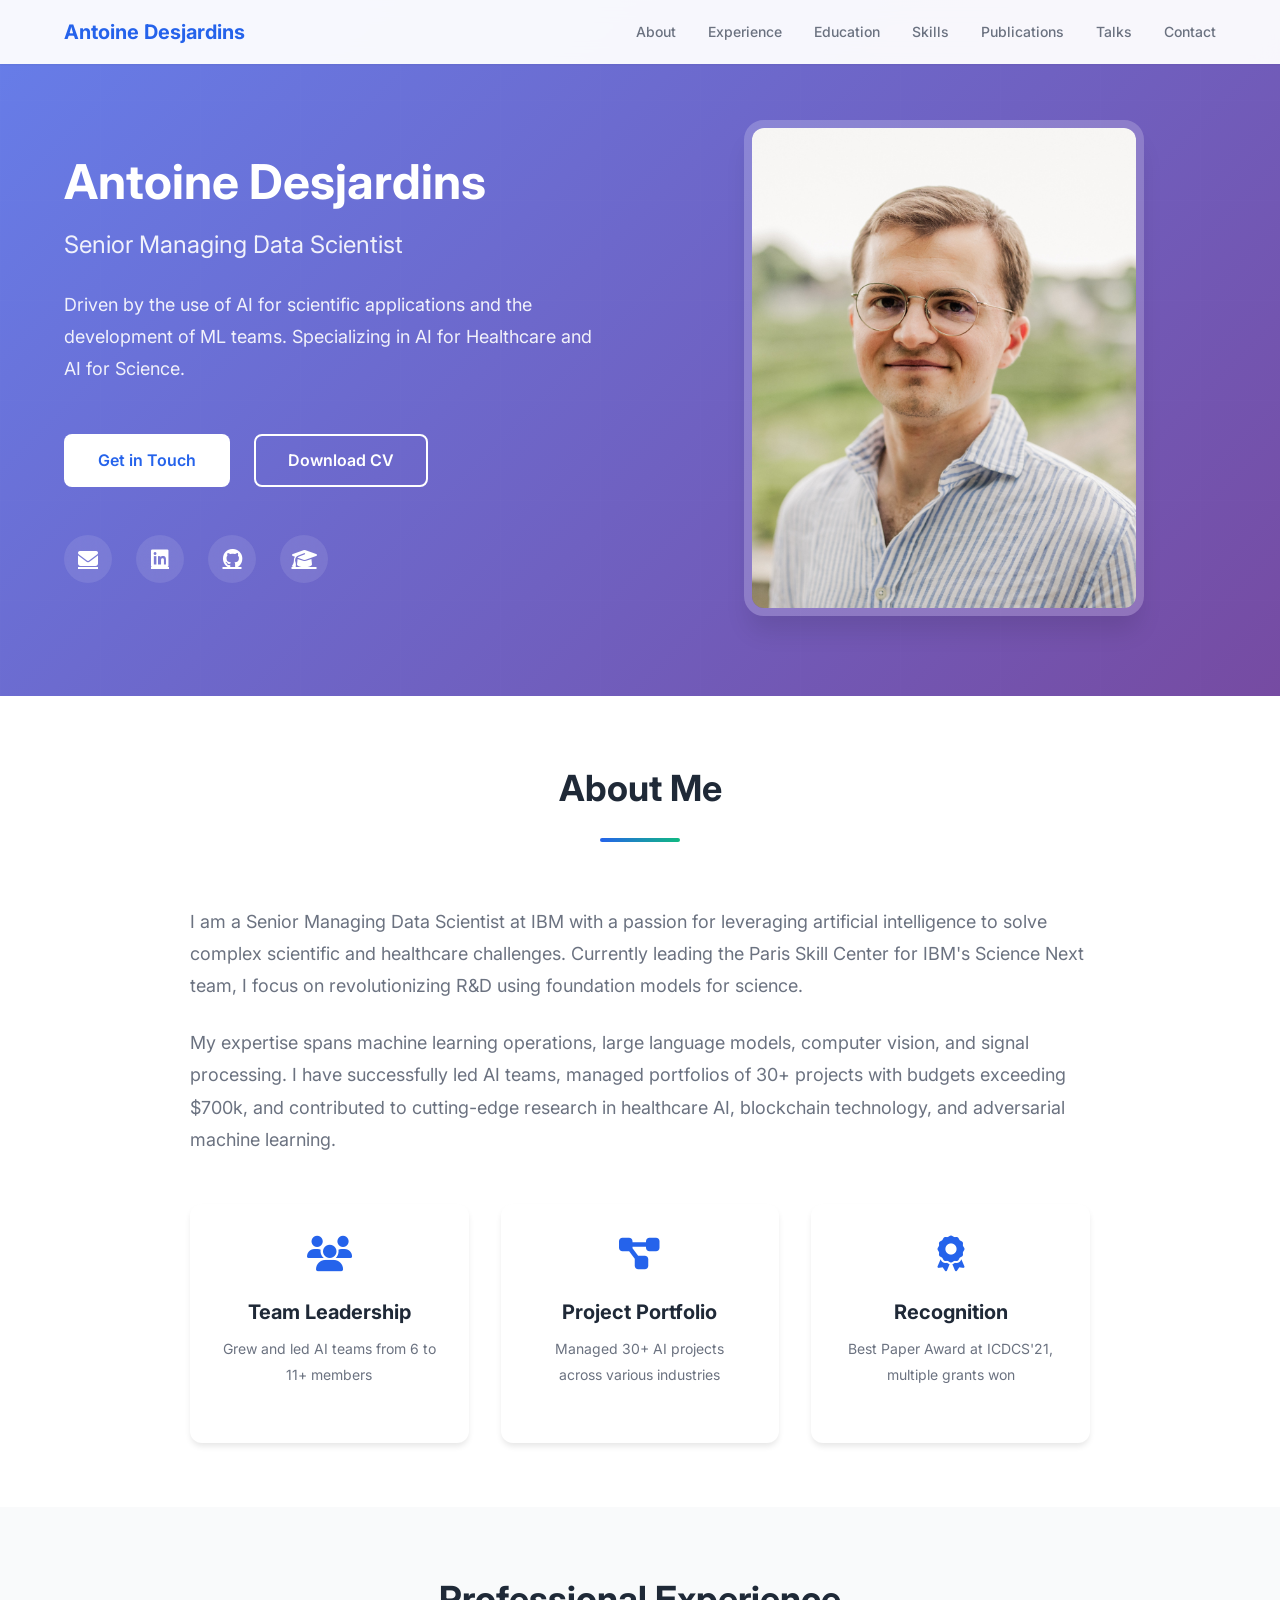
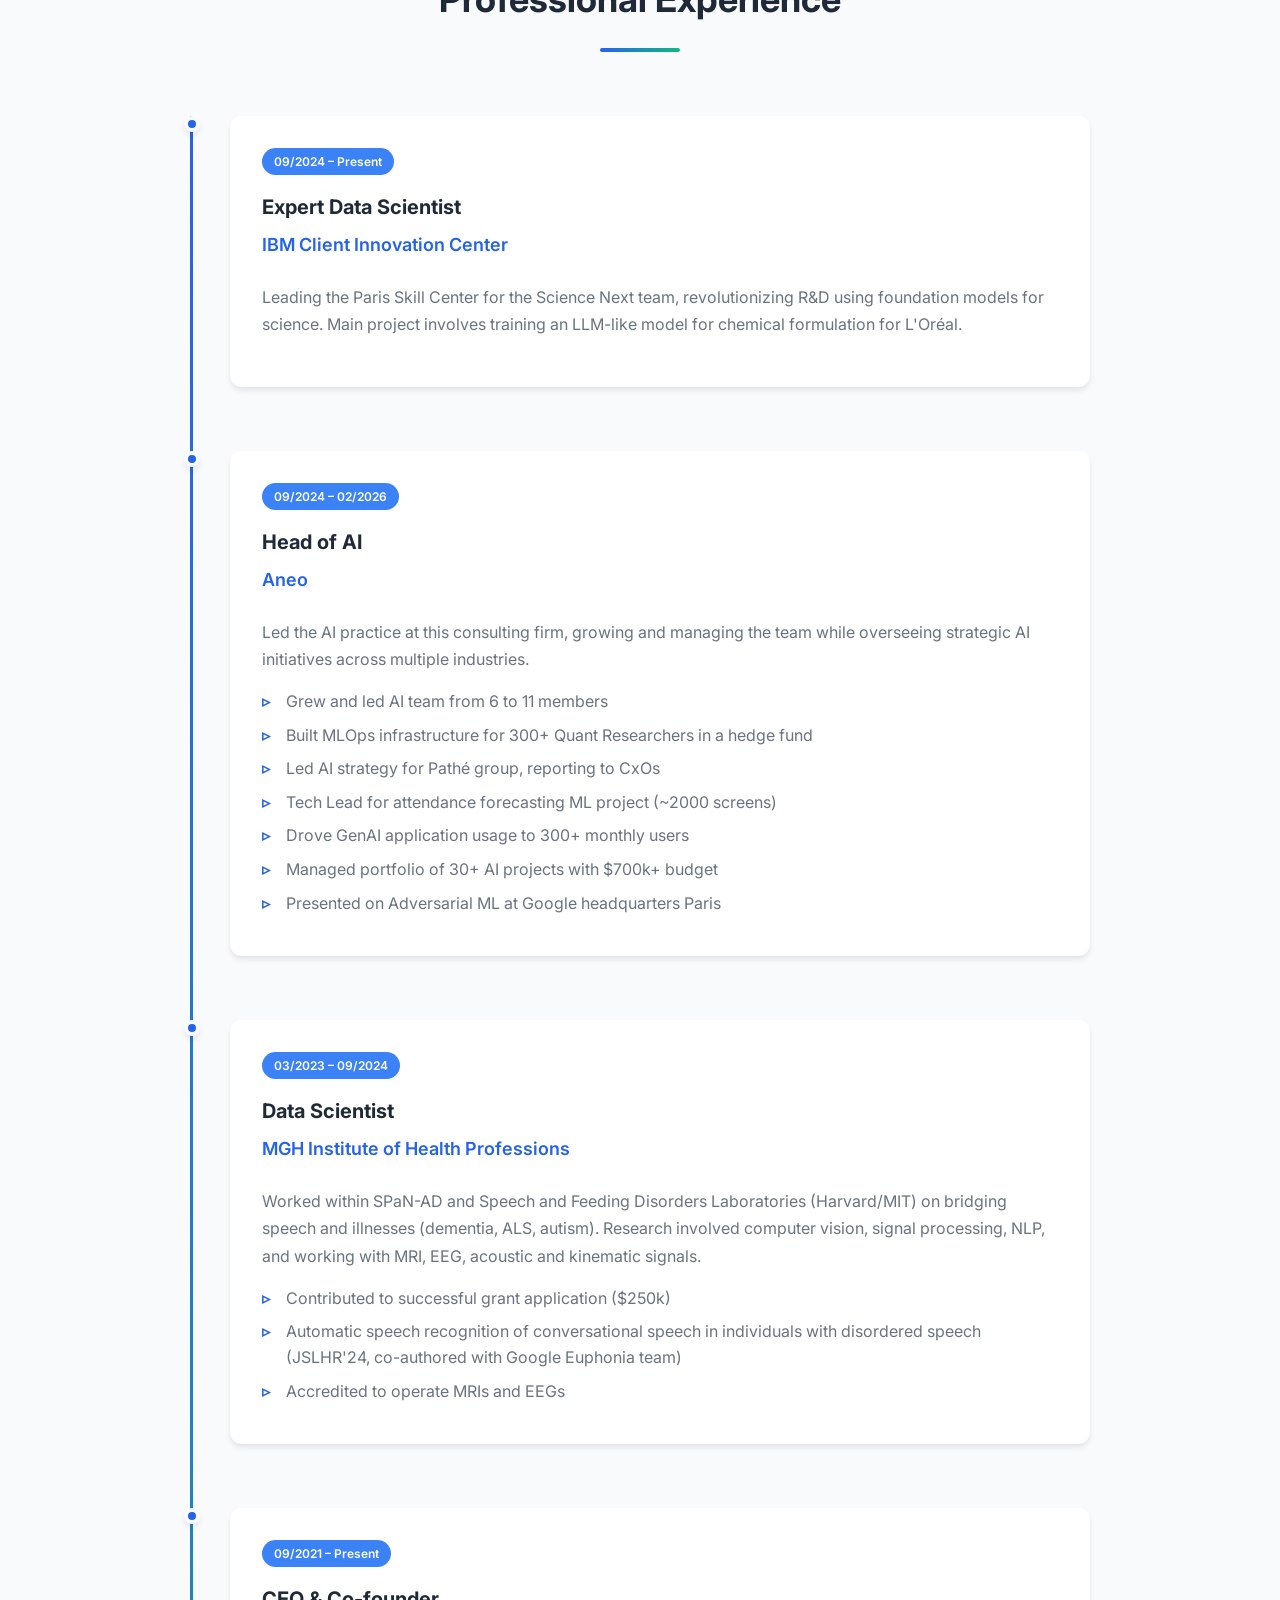
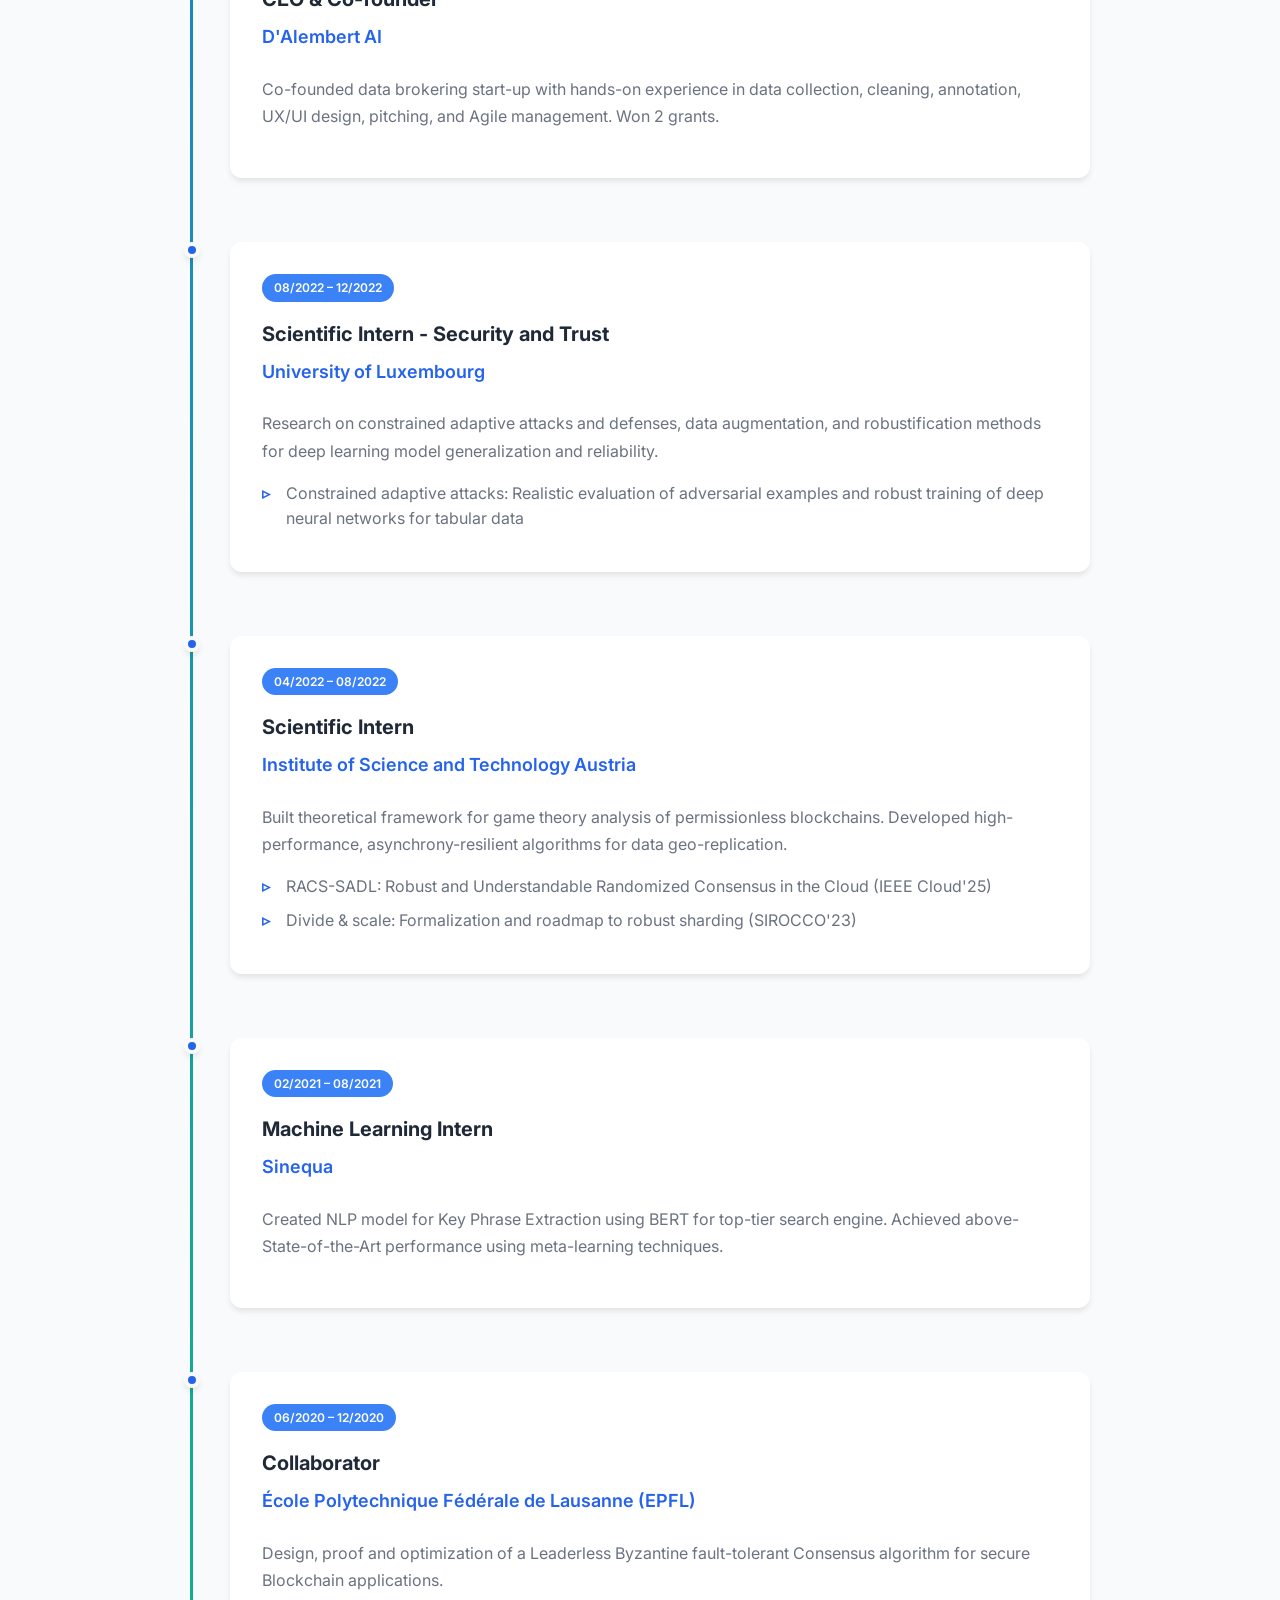
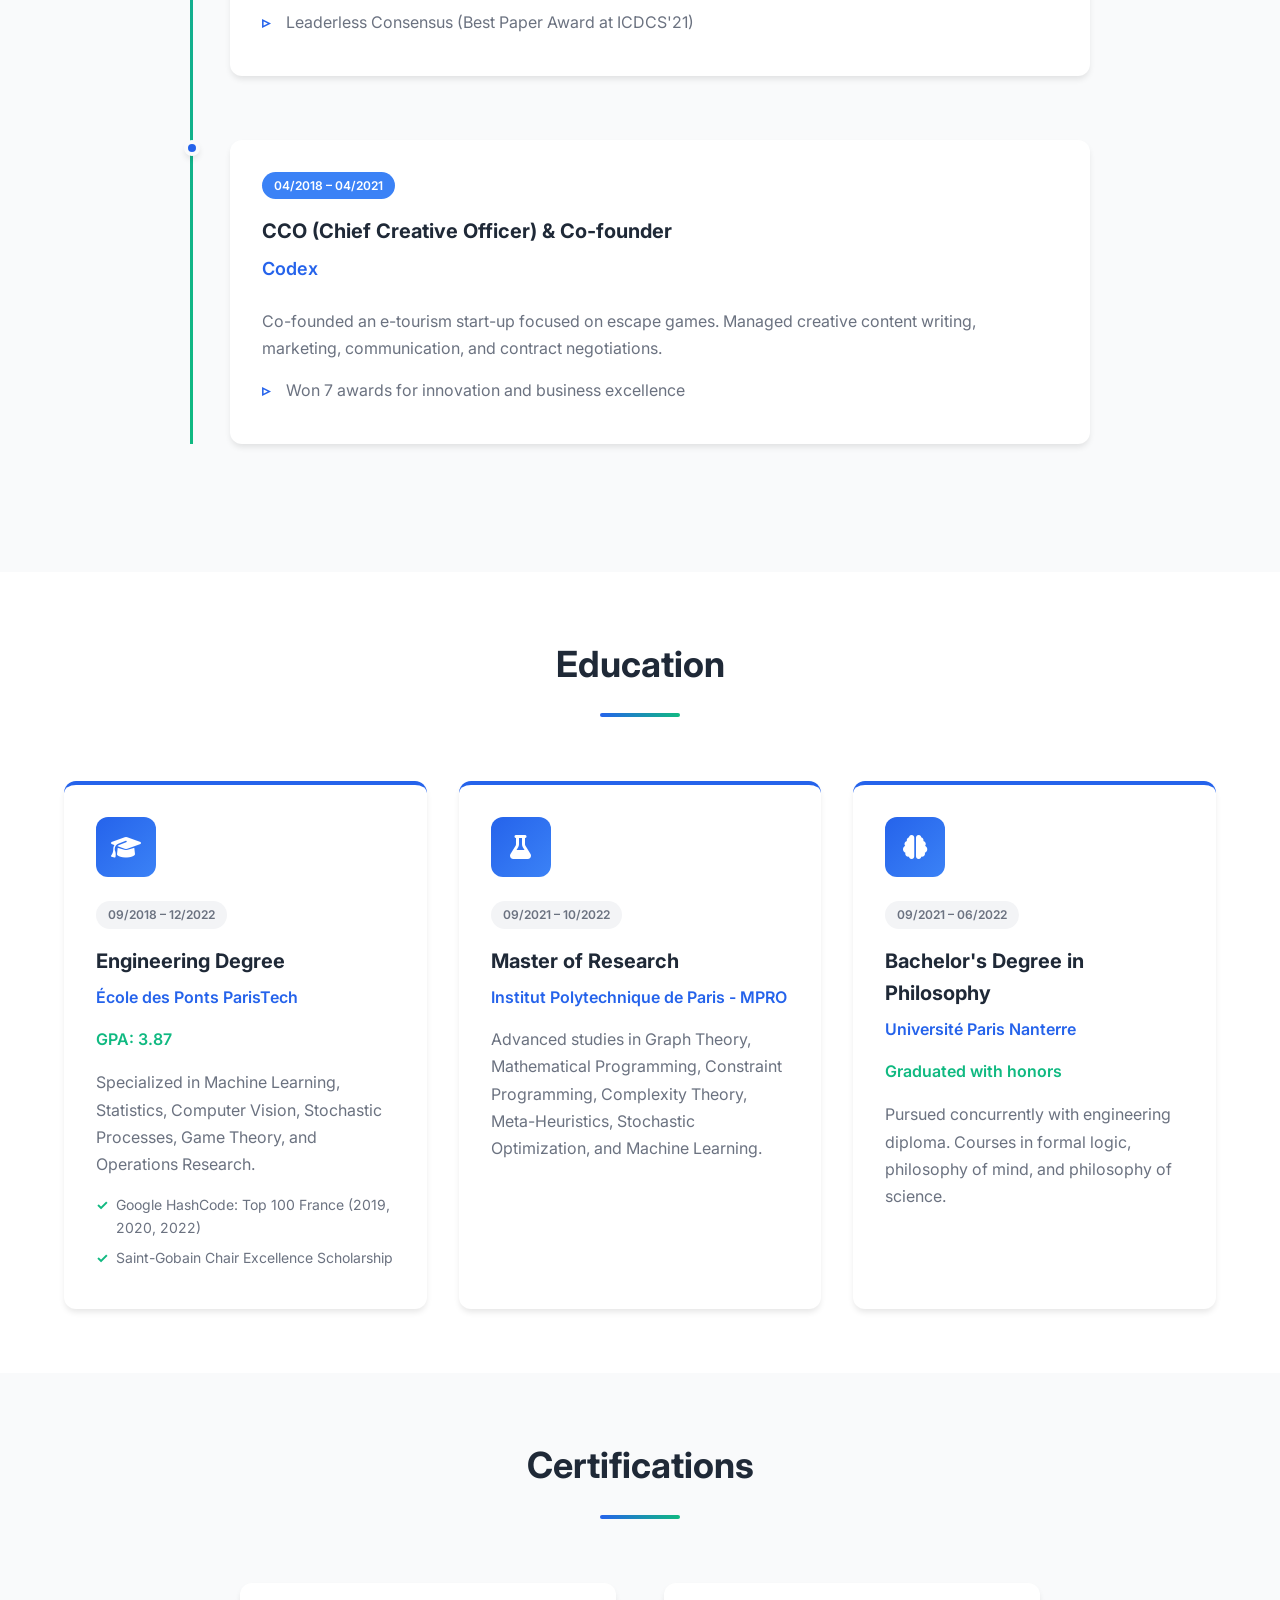
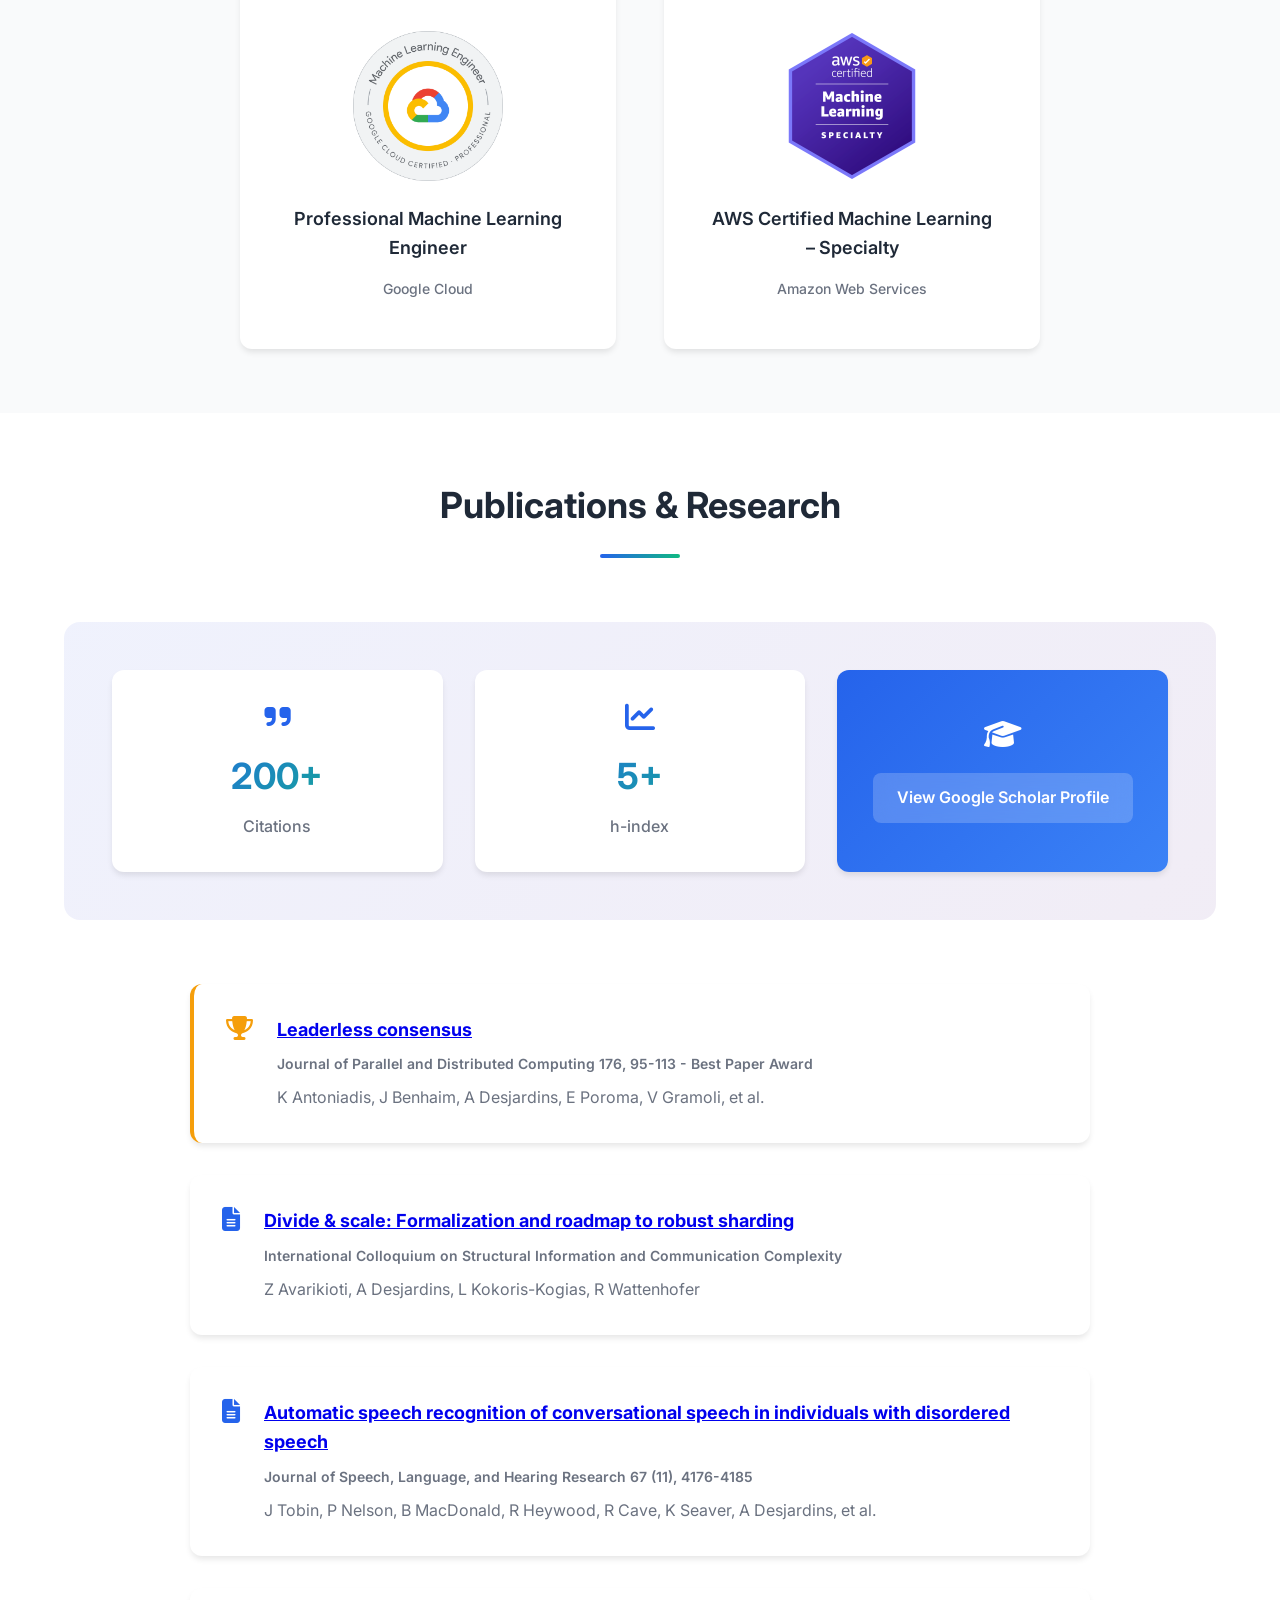
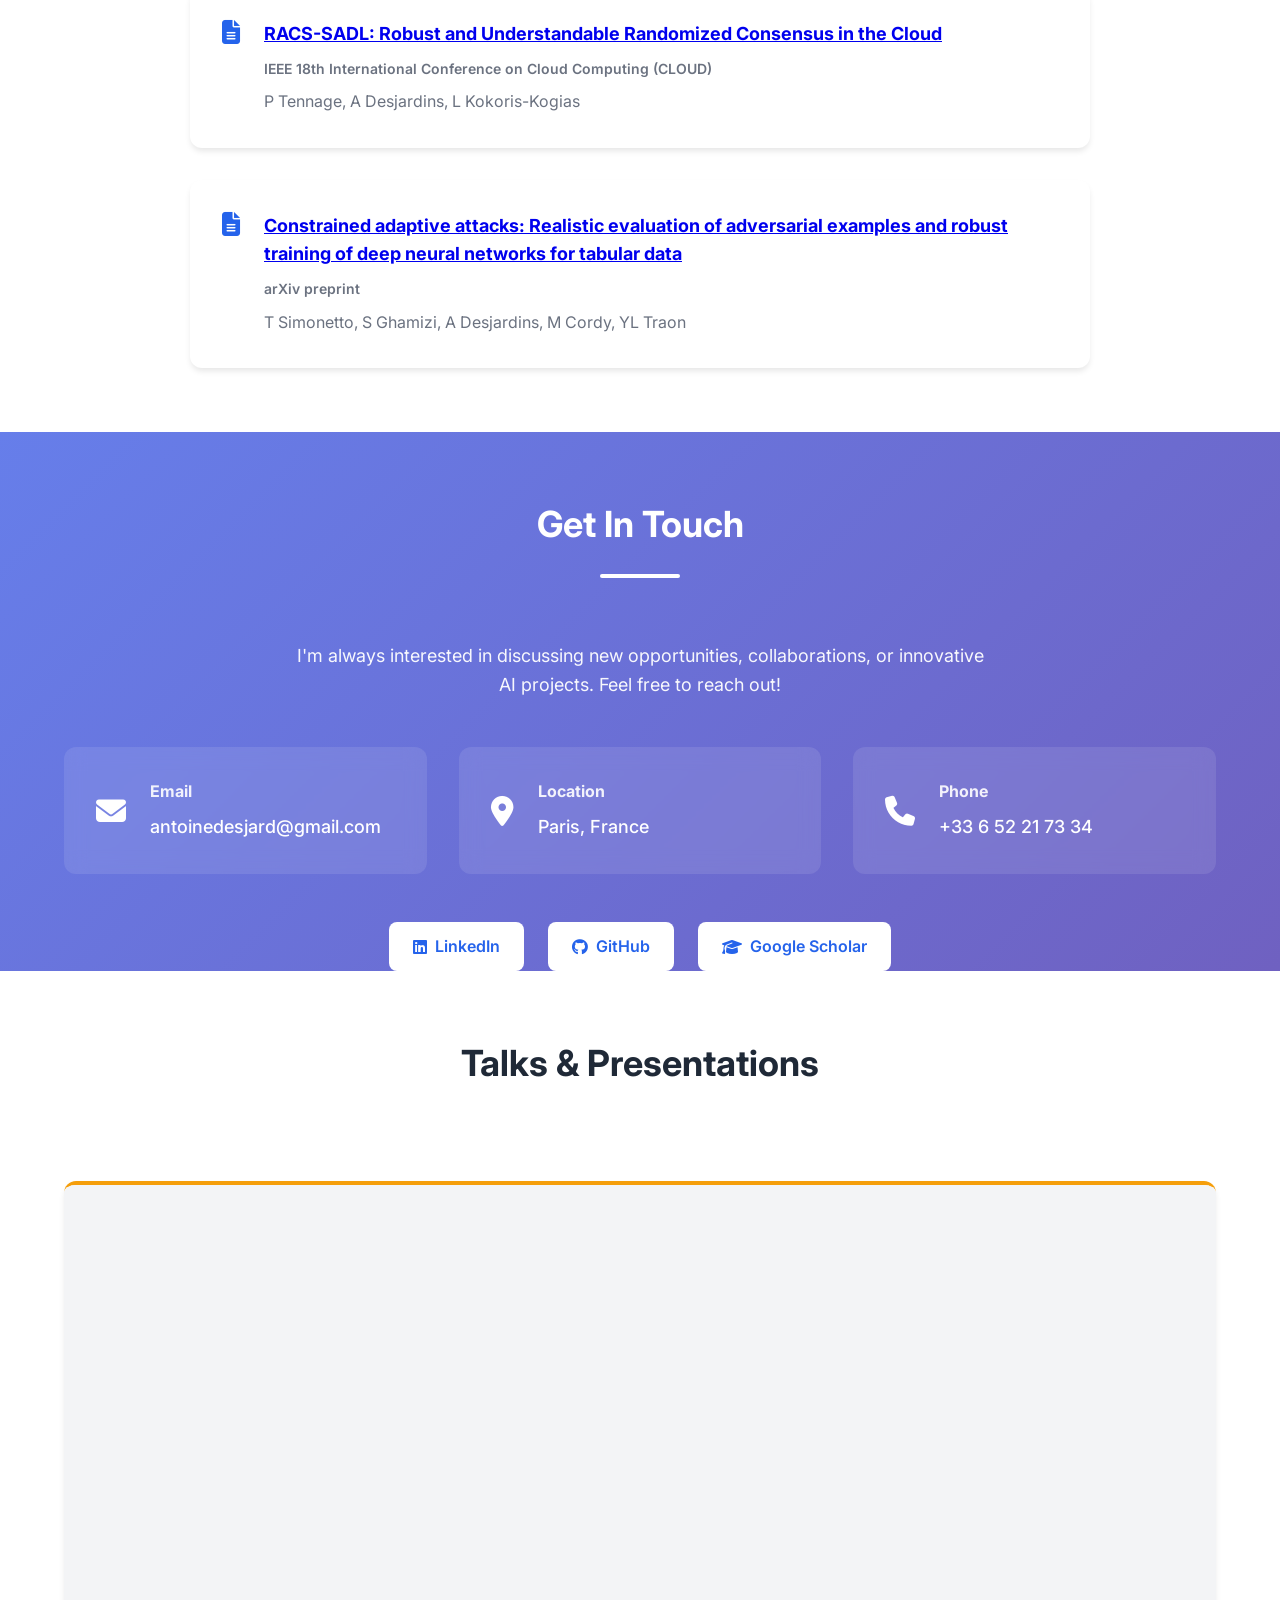
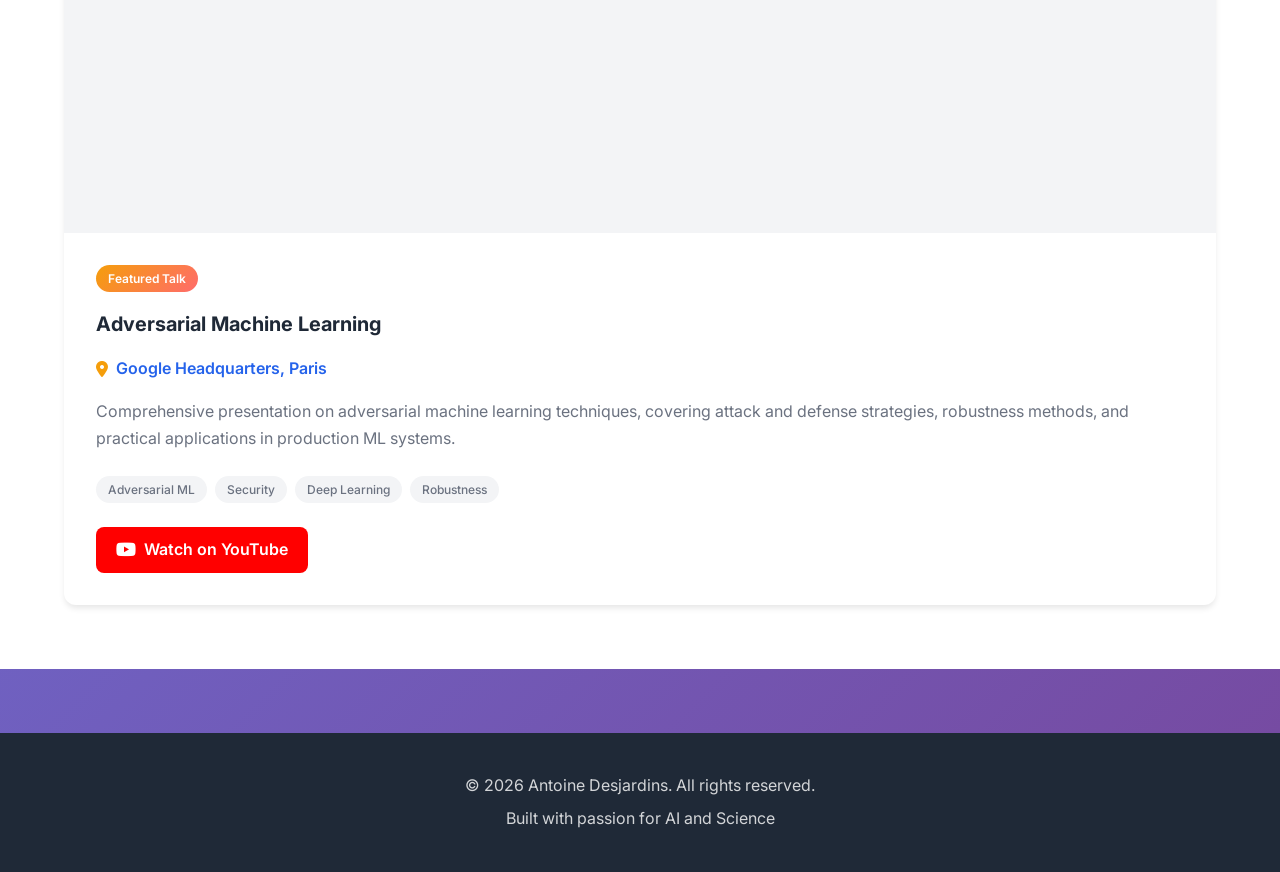
==== commit 53de3faf: "fixed small stuff" ====
--- a/index.html
+++ b/index.html
@@ -133,6 +133,9 @@
                         <span class="timeline-date">09/2024 – 02/2026</span>
                         <h3>Head of AI</h3>
                         <h4>Aneo</h4>
+                        <p>
+                            Led the AI practice at this consulting firm, growing and managing the team while overseeing strategic AI initiatives across multiple industries.
+                        </p>
                         <ul>
                             <li>Grew and led AI team from 6 to 11 members</li>
                             <li>Built MLOps infrastructure for 300+ Quant Researchers in a hedge fund</li>
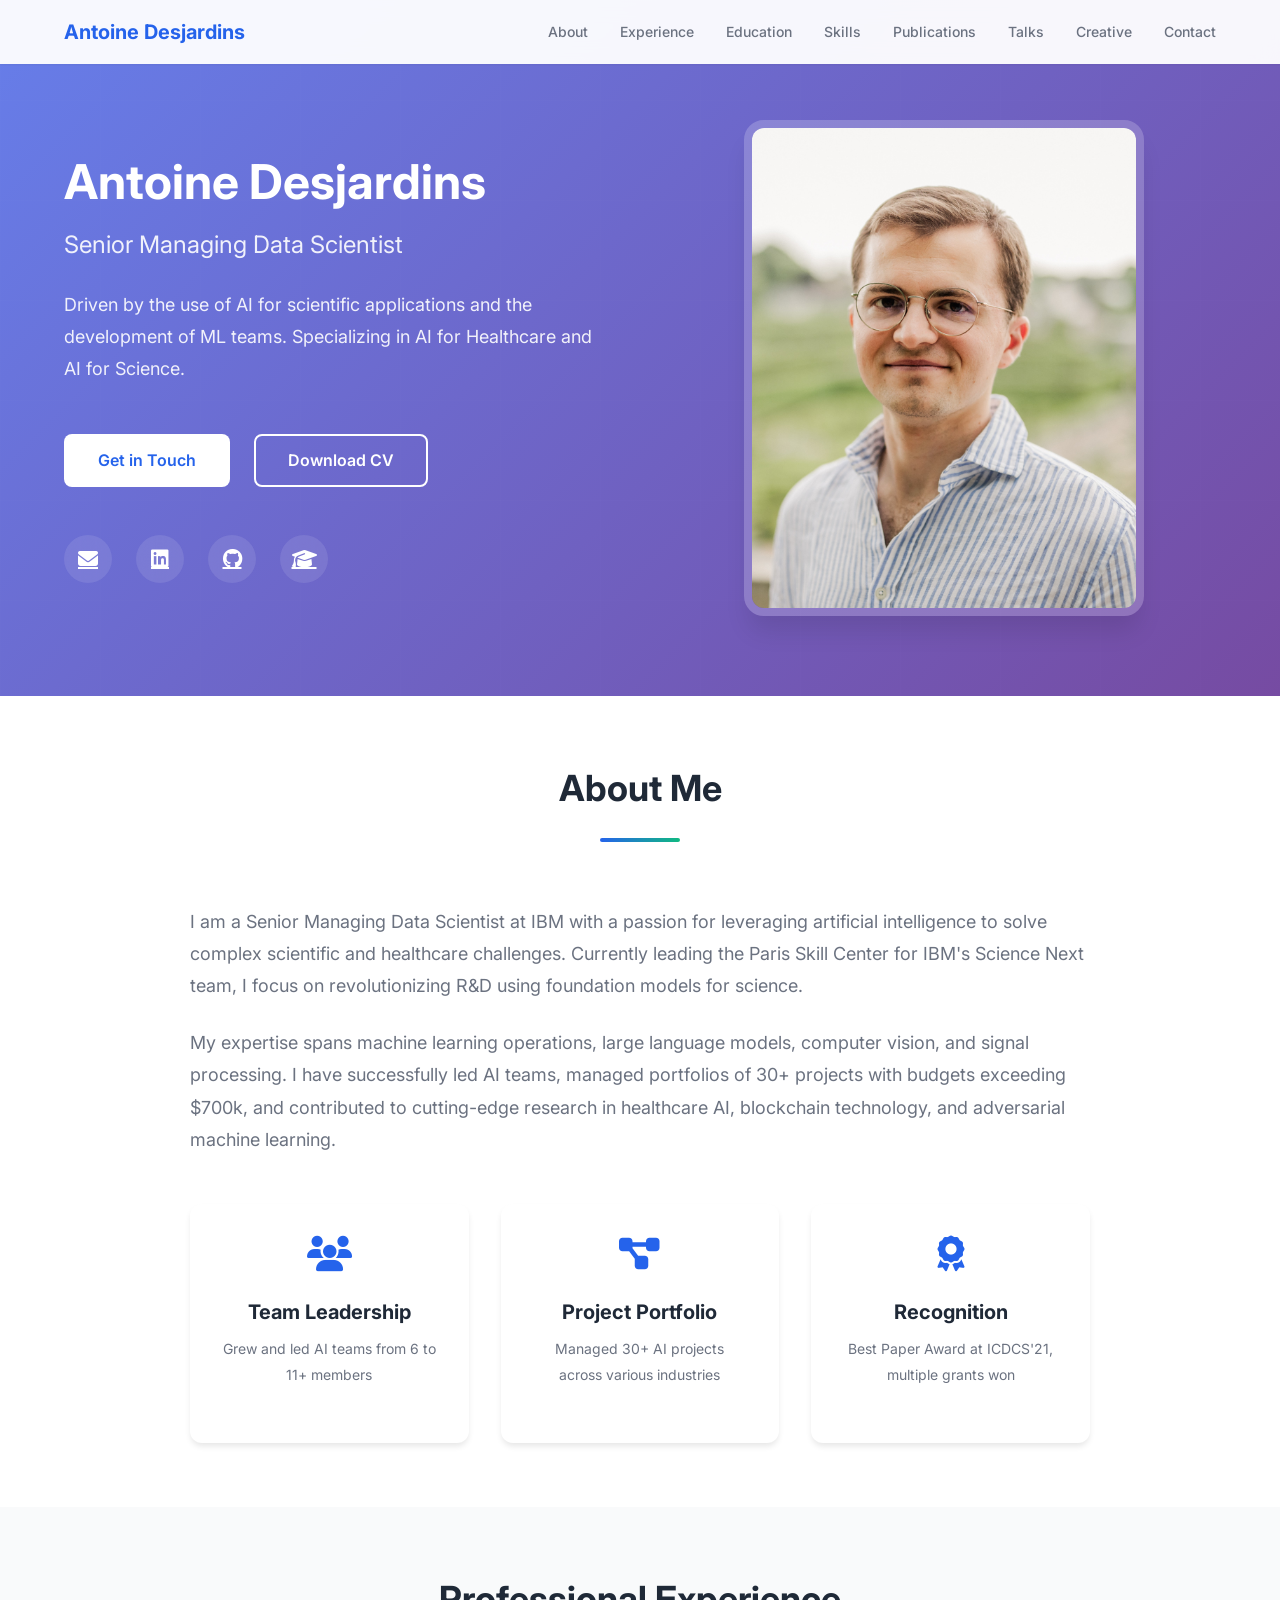
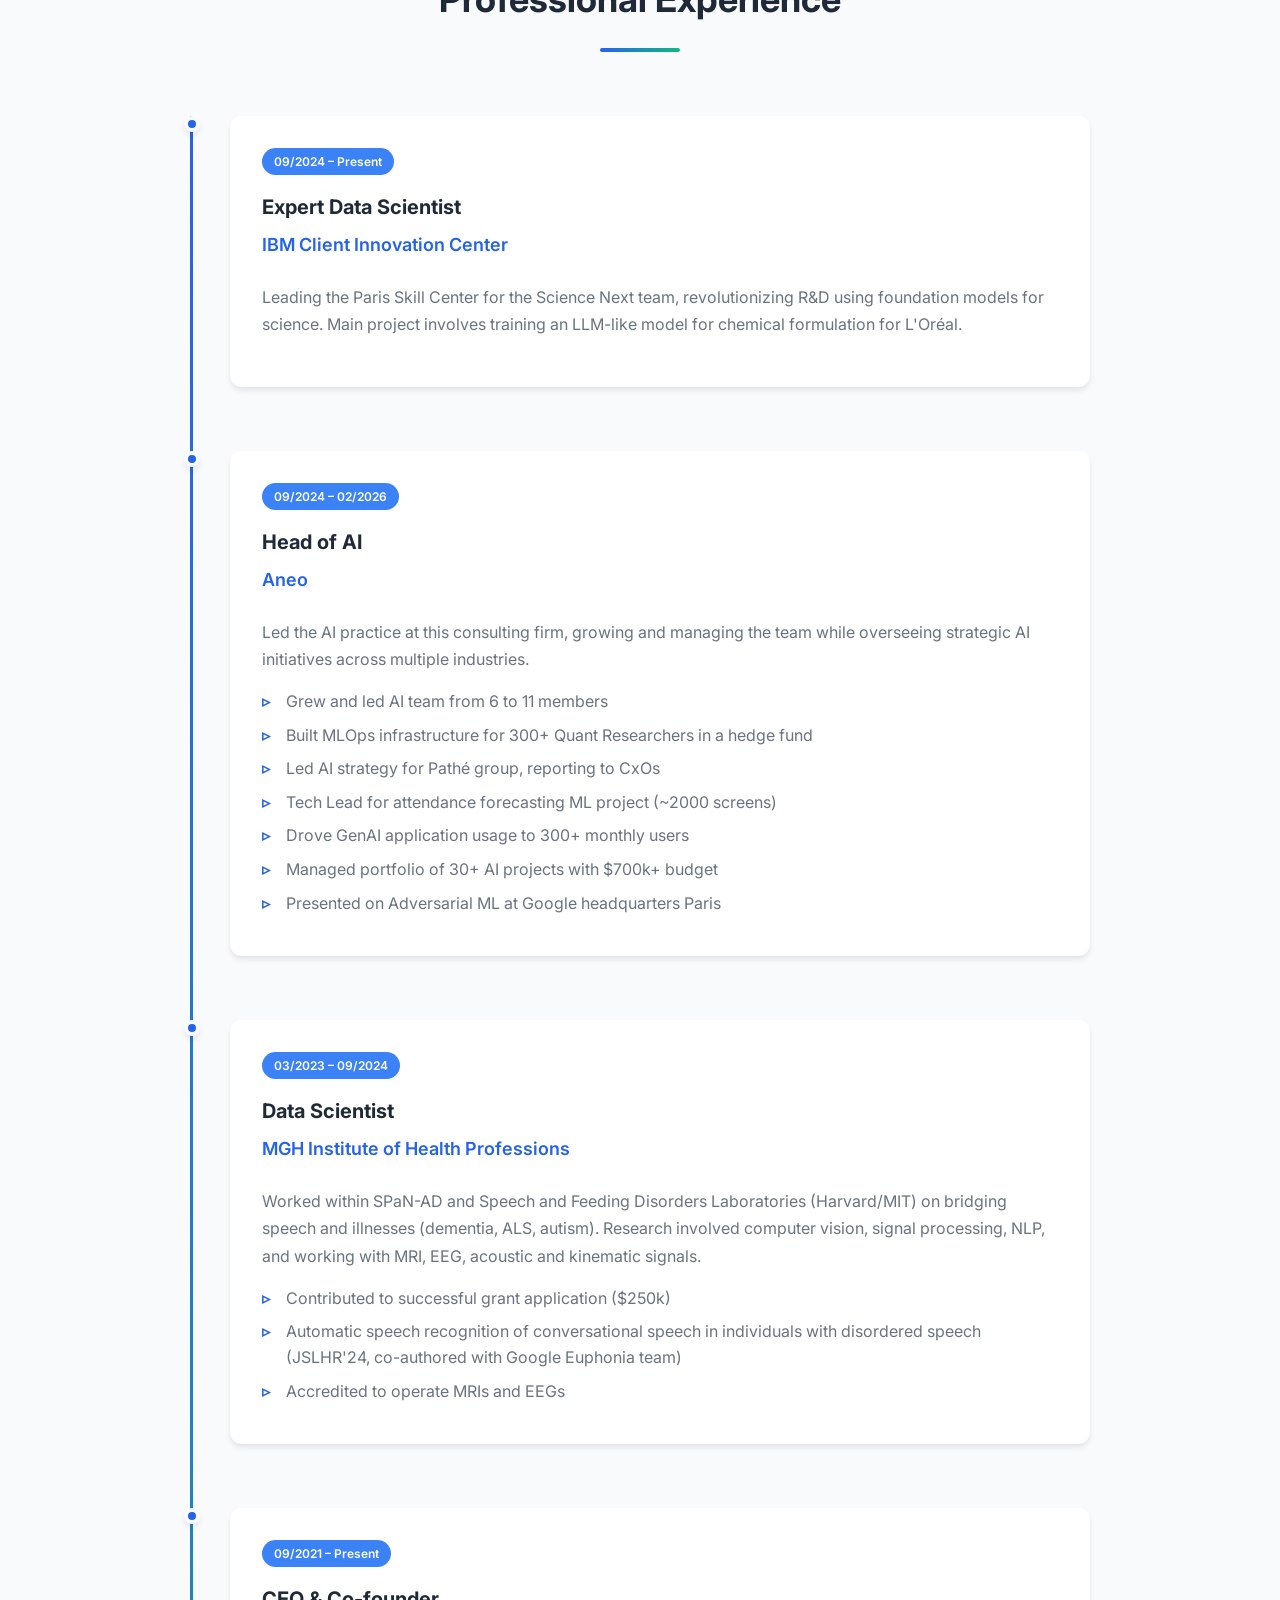
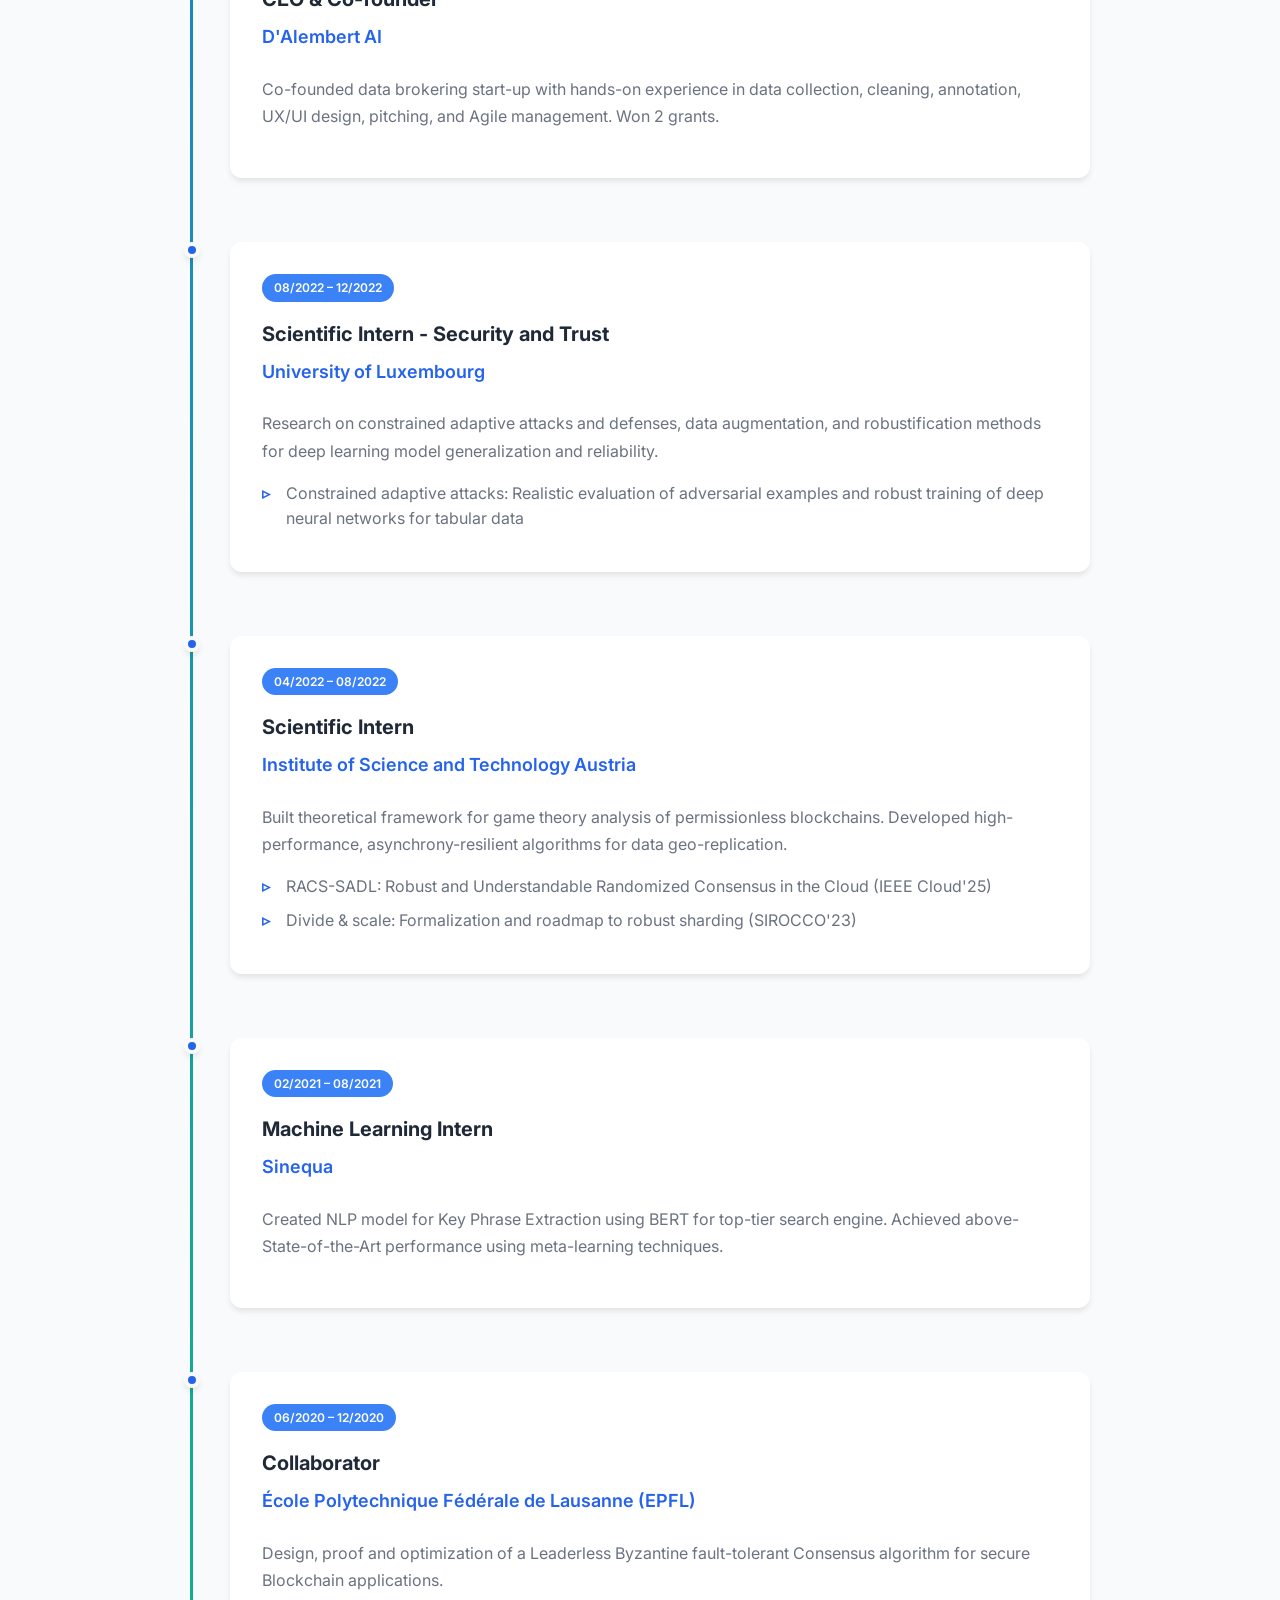
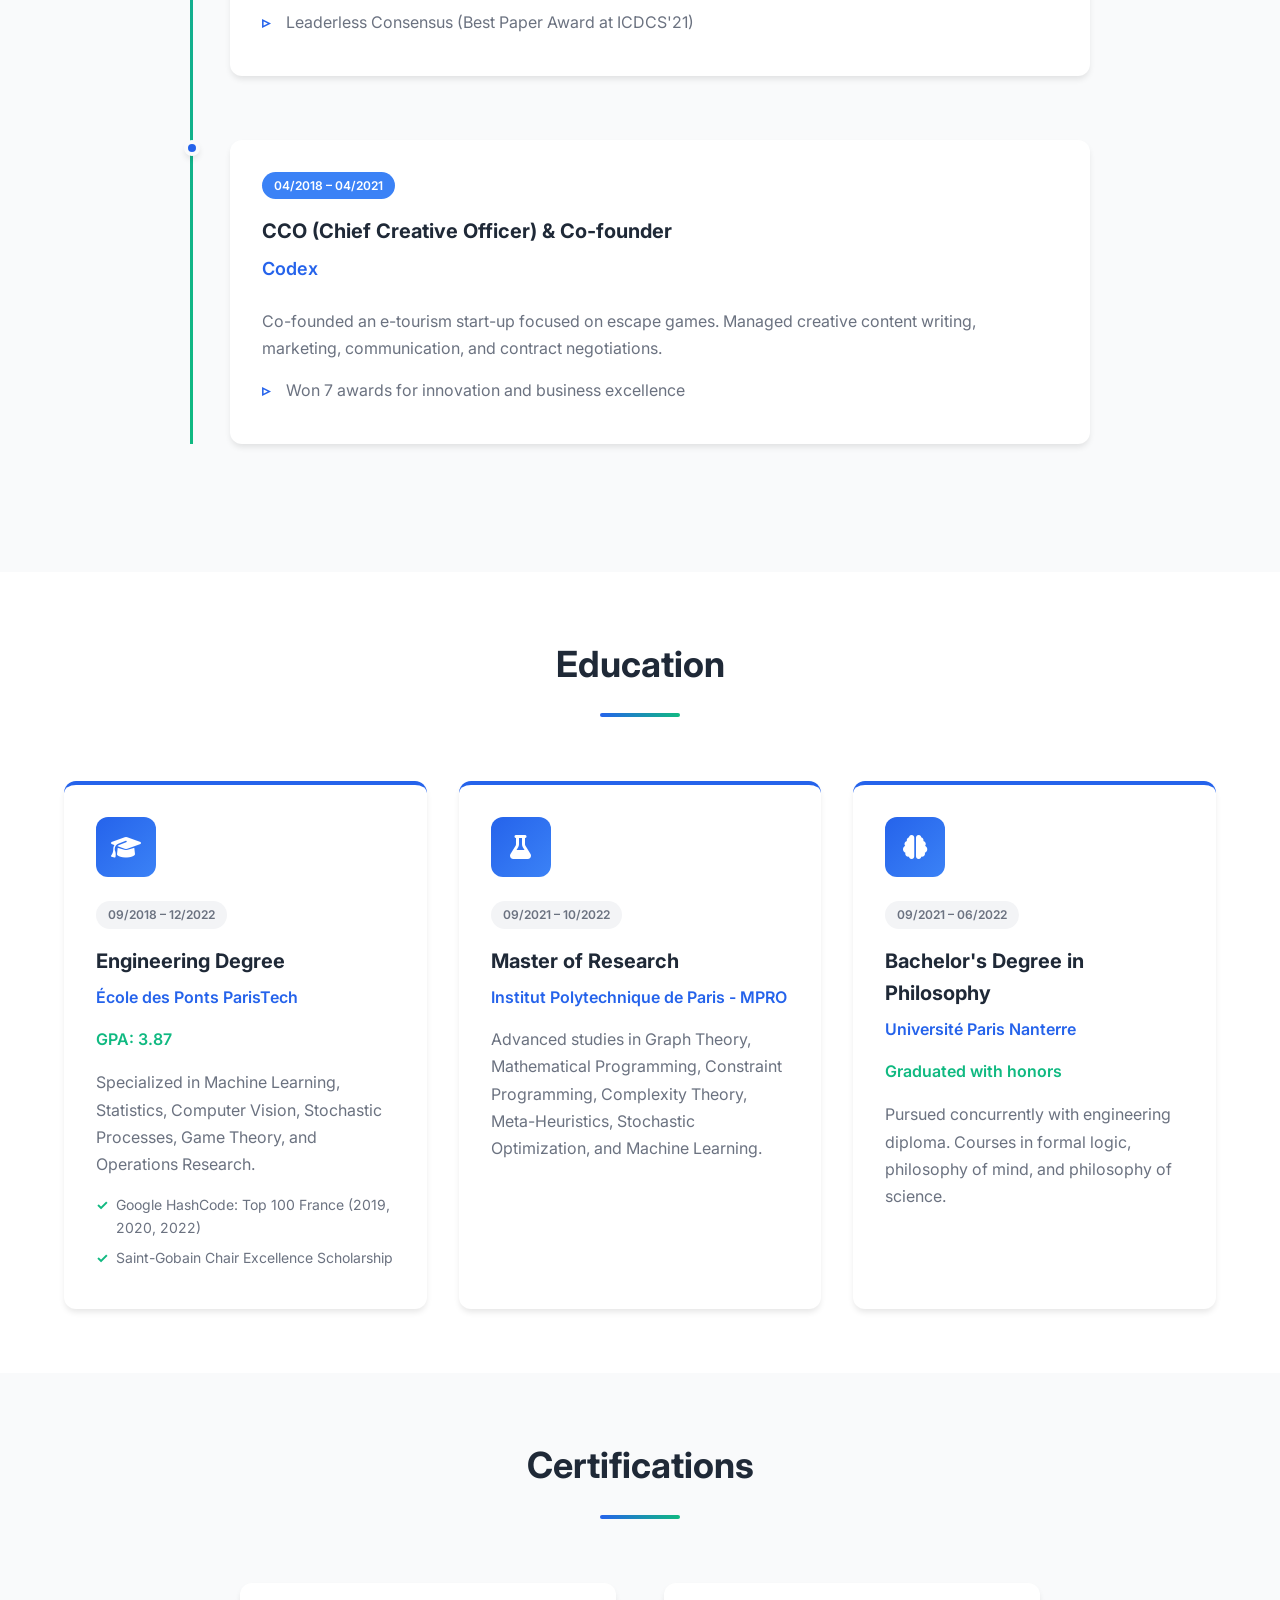
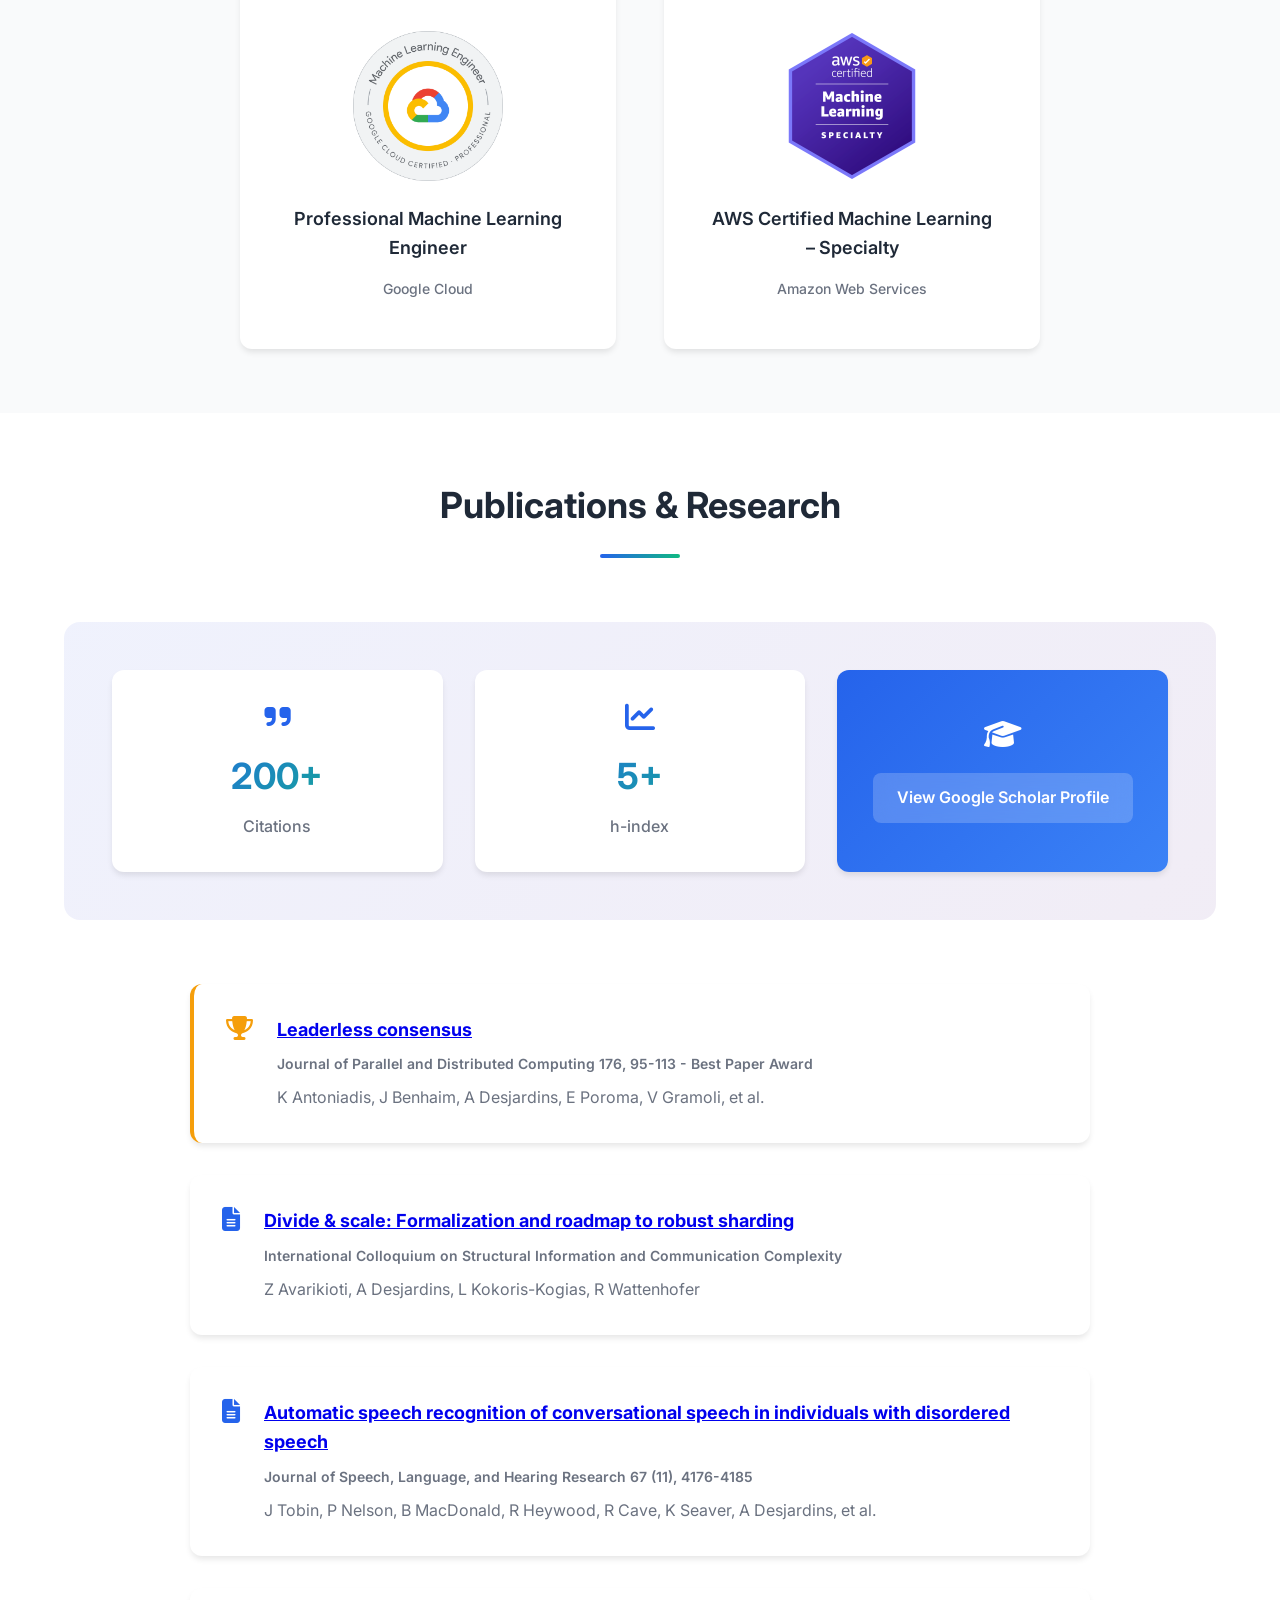
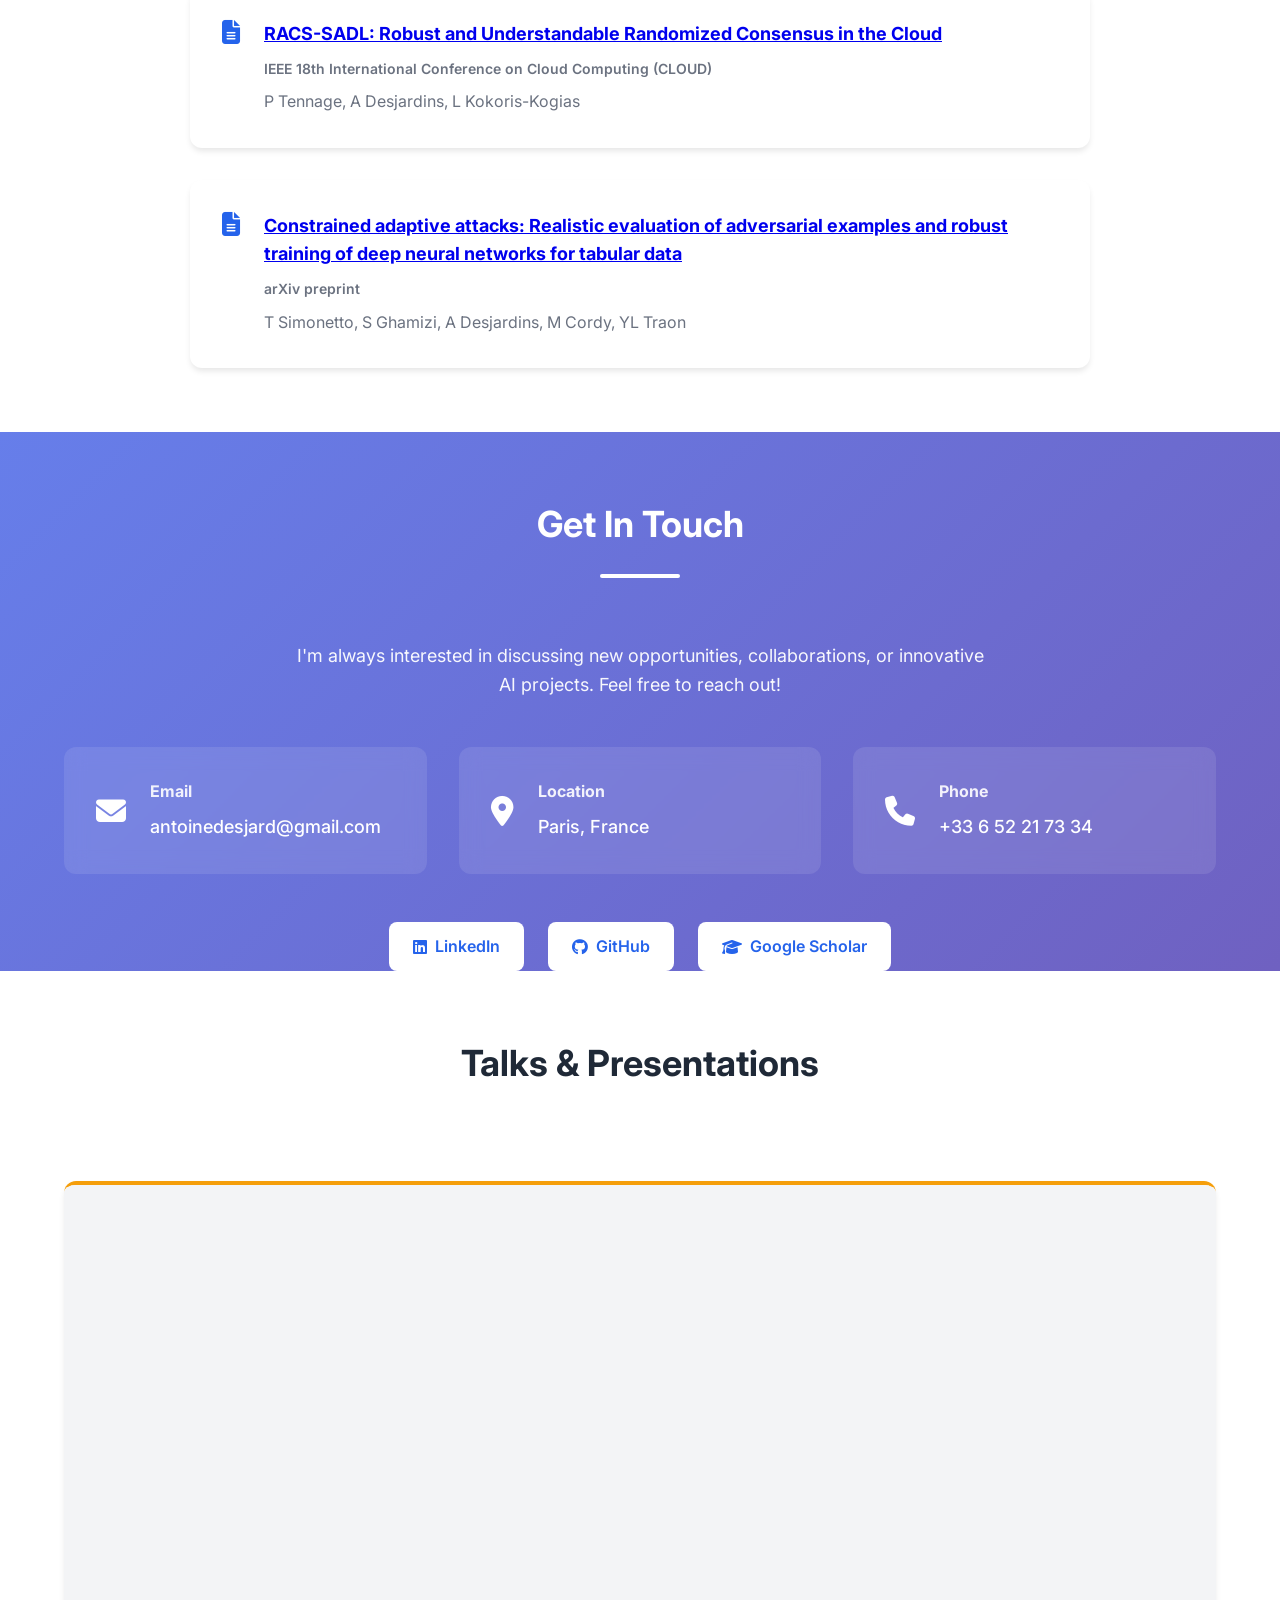
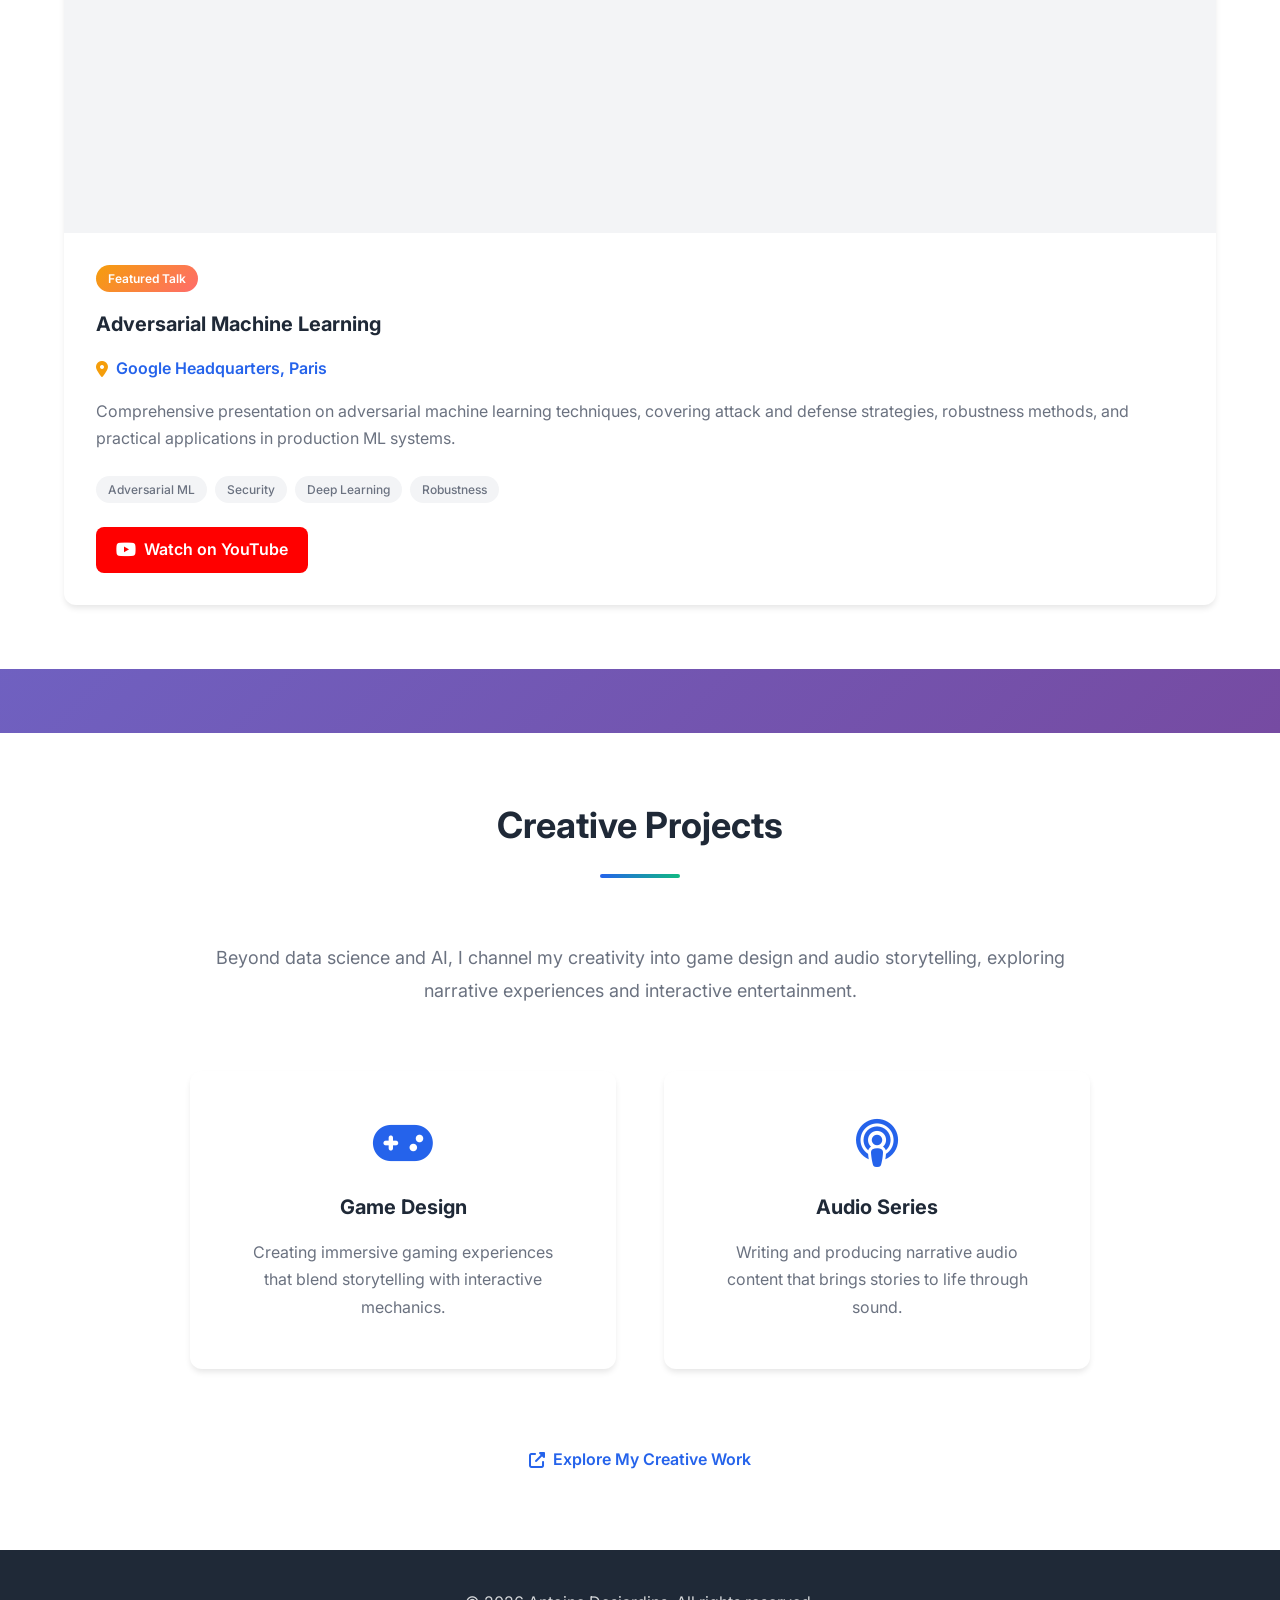
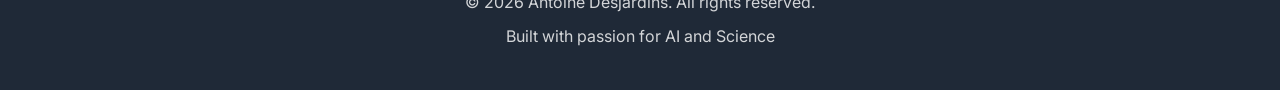
==== commit f87be3b1: "fixed small stuff" ====
--- a/index.html
+++ b/index.html
@@ -24,6 +24,7 @@
                 <li><a href="#skills" class="nav-link">Skills</a></li>
                 <li><a href="#publications" class="nav-link">Publications</a></li>
                 <li><a href="#talks" class="nav-link">Talks</a></li>
+                <li><a href="#creative" class="nav-link">Creative</a></li>
                 <li><a href="#contact" class="nav-link">Contact</a></li>
             </ul>
             <div class="hamburger">
@@ -488,6 +489,36 @@
     </section>
     </section>
 
+    <!-- Creative Projects Section -->
+    <section id="creative" class="section creative">
+        <div class="container">
+            <h2 class="section-title">Creative Projects</h2>
+            <div class="creative-content">
+                <p class="creative-intro">
+                    Beyond data science and AI, I channel my creativity into game design and audio storytelling,
+                    exploring narrative experiences and interactive entertainment.
+                </p>
+                <div class="creative-grid">
+                    <div class="creative-card">
+                        <i class="fas fa-gamepad"></i>
+                        <h3>Game Design</h3>
+                        <p>Creating immersive gaming experiences that blend storytelling with interactive mechanics.</p>
+                    </div>
+                    <div class="creative-card">
+                        <i class="fas fa-podcast"></i>
+                        <h3>Audio Series</h3>
+                        <p>Writing and producing narrative audio content that brings stories to life through sound.</p>
+                    </div>
+                </div>
+                <div class="creative-link">
+                    <a href="https://quacelanetienne.odoo.com/" target="_blank" rel="noopener noreferrer" class="btn btn-primary">
+                        <i class="fas fa-external-link-alt"></i> Explore My Creative Work
+                    </a>
+                </div>
+            </div>
+        </div>
+    </section>
+
     <!-- Footer -->
     <footer class="footer">
         <div class="container">
--- a/styles.css
+++ b/styles.css
@@ -863,6 +863,70 @@
 
 
 /* ===========================
+   Creative Projects Section
+   =========================== */
+.creative-content {
+    max-width: 900px;
+    margin: 0 auto;
+}
+
+.creative-intro {
+    text-align: center;
+    font-size: var(--font-size-lg);
+    color: var(--text-secondary);
+    margin-bottom: var(--spacing-2xl);
+    line-height: 1.8;
+}
+
+.creative-grid {
+    display: grid;
+    grid-template-columns: repeat(auto-fit, minmax(300px, 1fr));
+    gap: var(--spacing-xl);
+    margin-bottom: var(--spacing-2xl);
+}
+
+.creative-card {
+    background-color: var(--bg-primary);
+    padding: var(--spacing-xl);
+    border-radius: 12px;
+    box-shadow: var(--shadow-md);
+    text-align: center;
+    transition: var(--transition-base);
+}
+
+.creative-card:hover {
+    box-shadow: var(--shadow-xl);
+    transform: translateY(-8px);
+}
+
+.creative-card i {
+    font-size: 3rem;
+    color: var(--primary-color);
+    margin-bottom: var(--spacing-md);
+}
+
+.creative-card h3 {
+    font-size: var(--font-size-xl);
+    color: var(--text-primary);
+    margin-bottom: var(--spacing-sm);
+}
+
+.creative-card p {
+    color: var(--text-secondary);
+    line-height: 1.7;
+}
+
+.creative-link {
+    text-align: center;
+}
+
+.creative-link .btn {
+    display: inline-flex;
+    align-items: center;
+    gap: var(--spacing-xs);
+}
+
+/* ===========================
    Talks & Presentations Section
    =========================== */
 .talks {
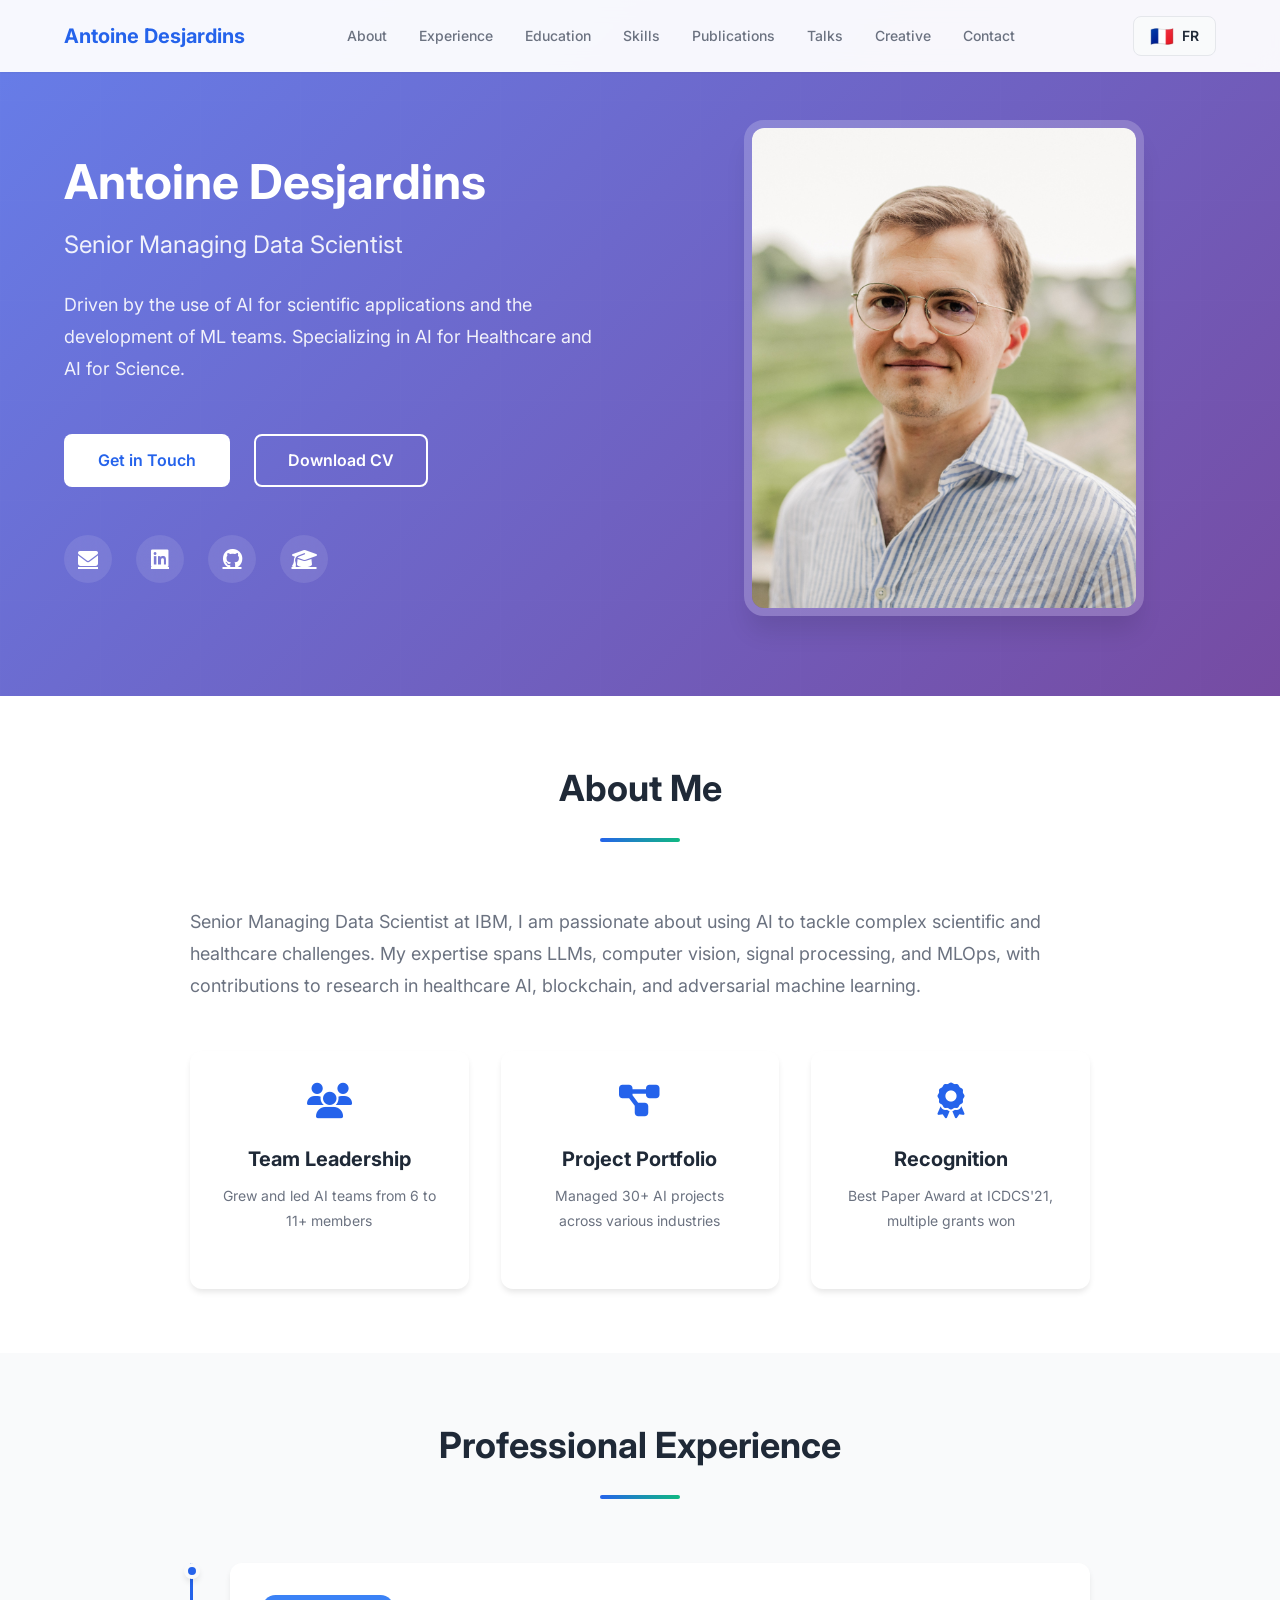
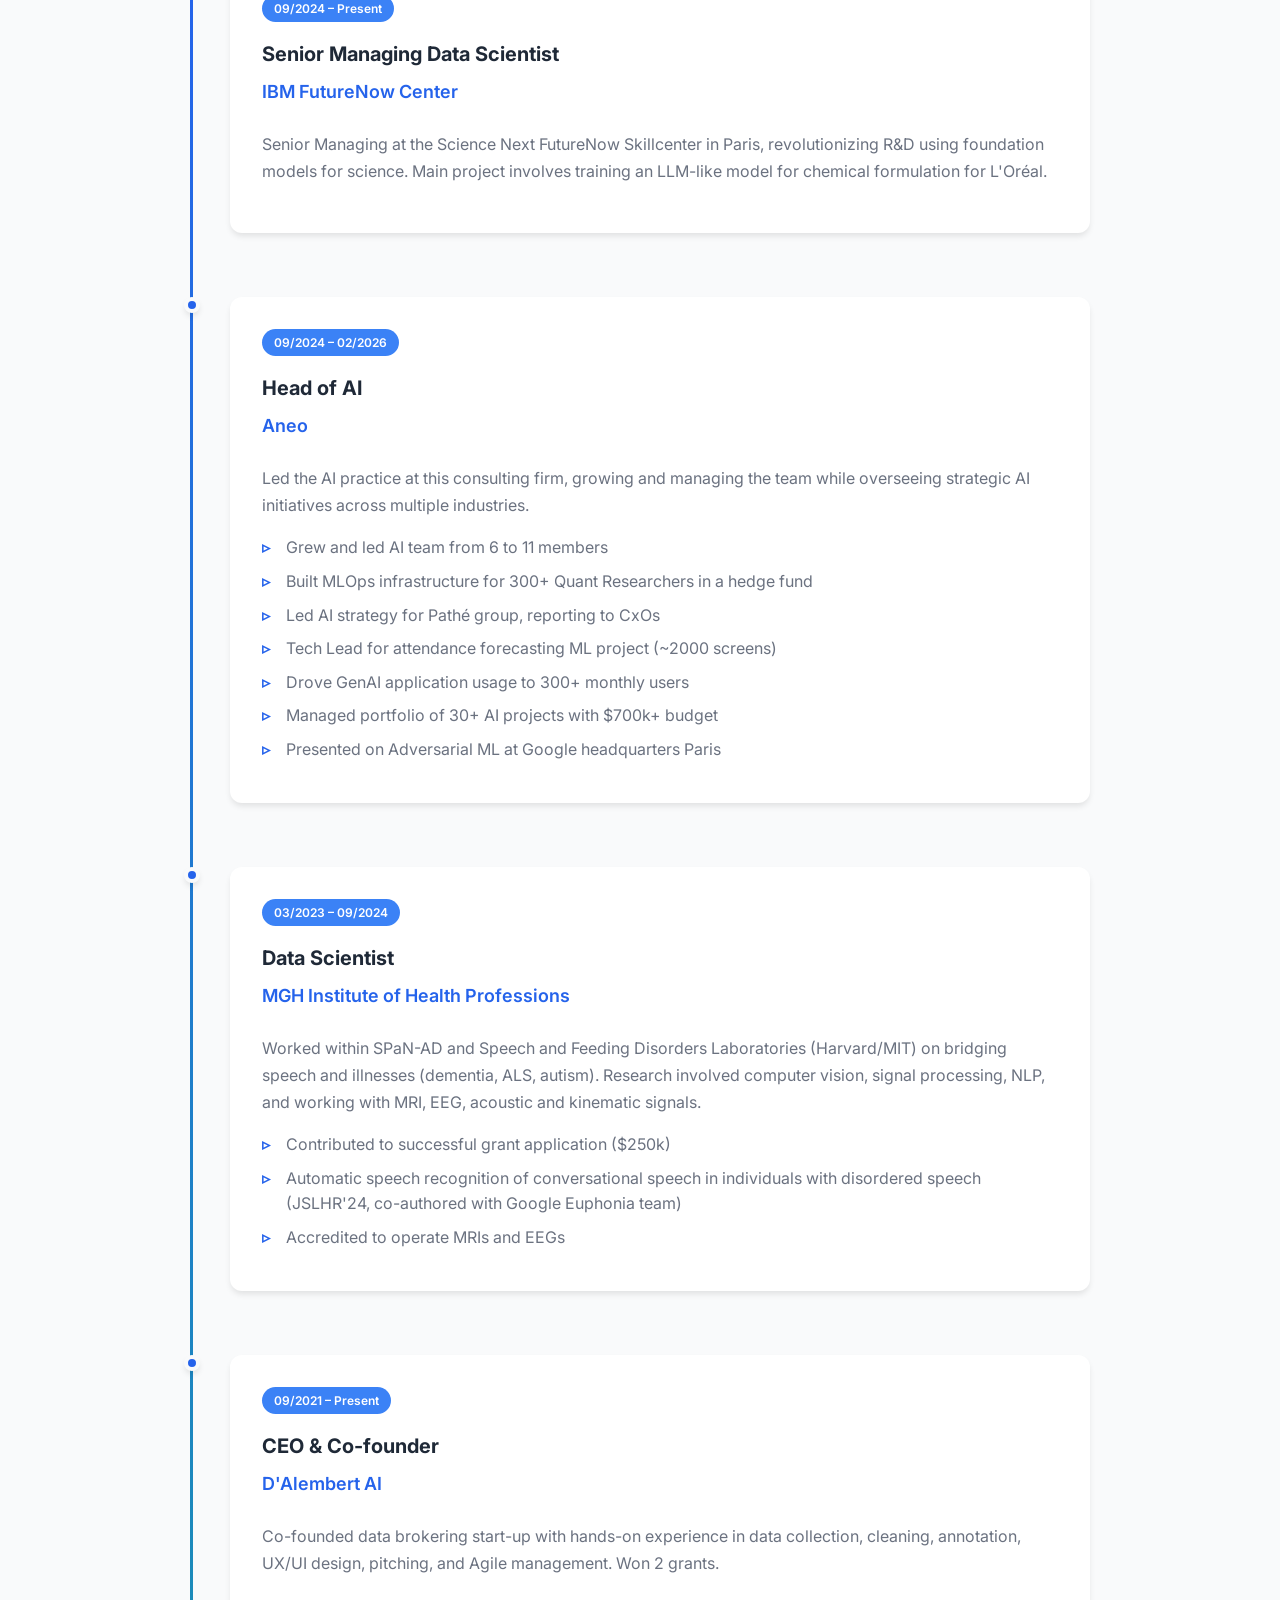
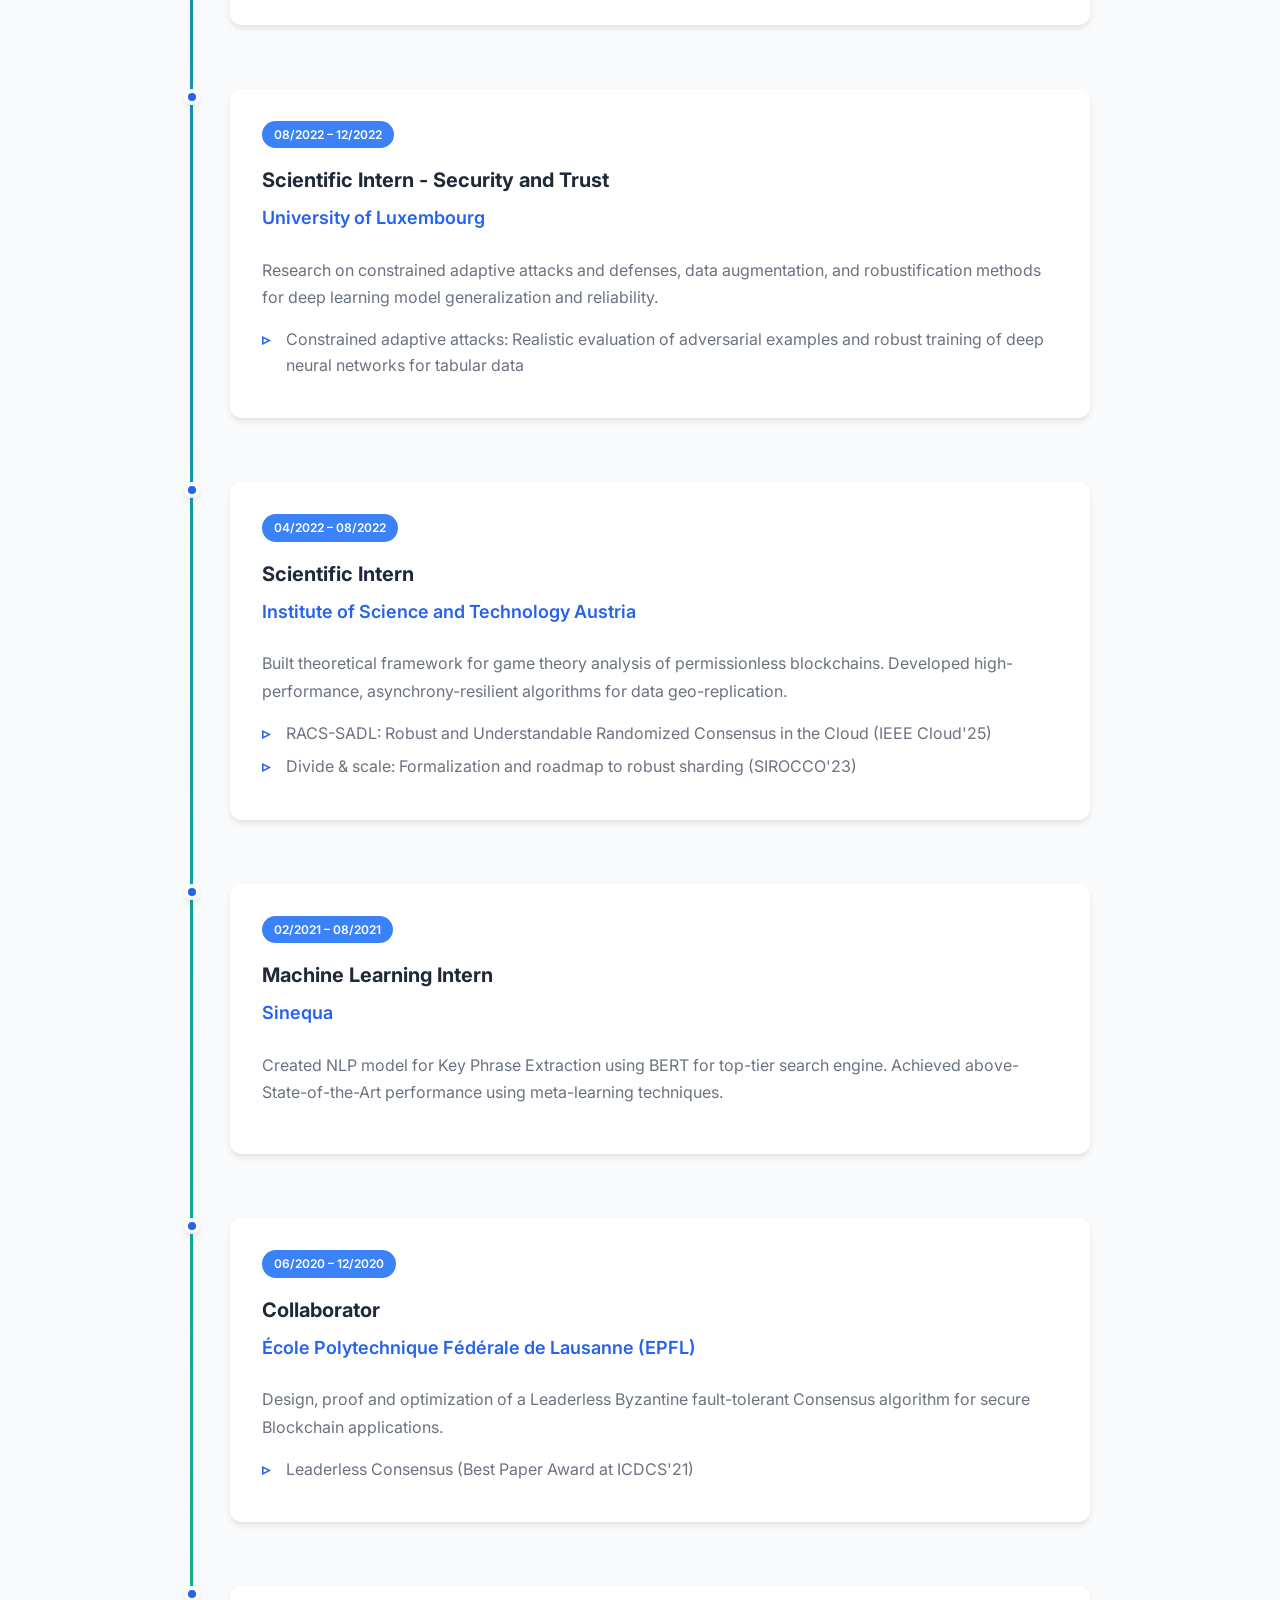
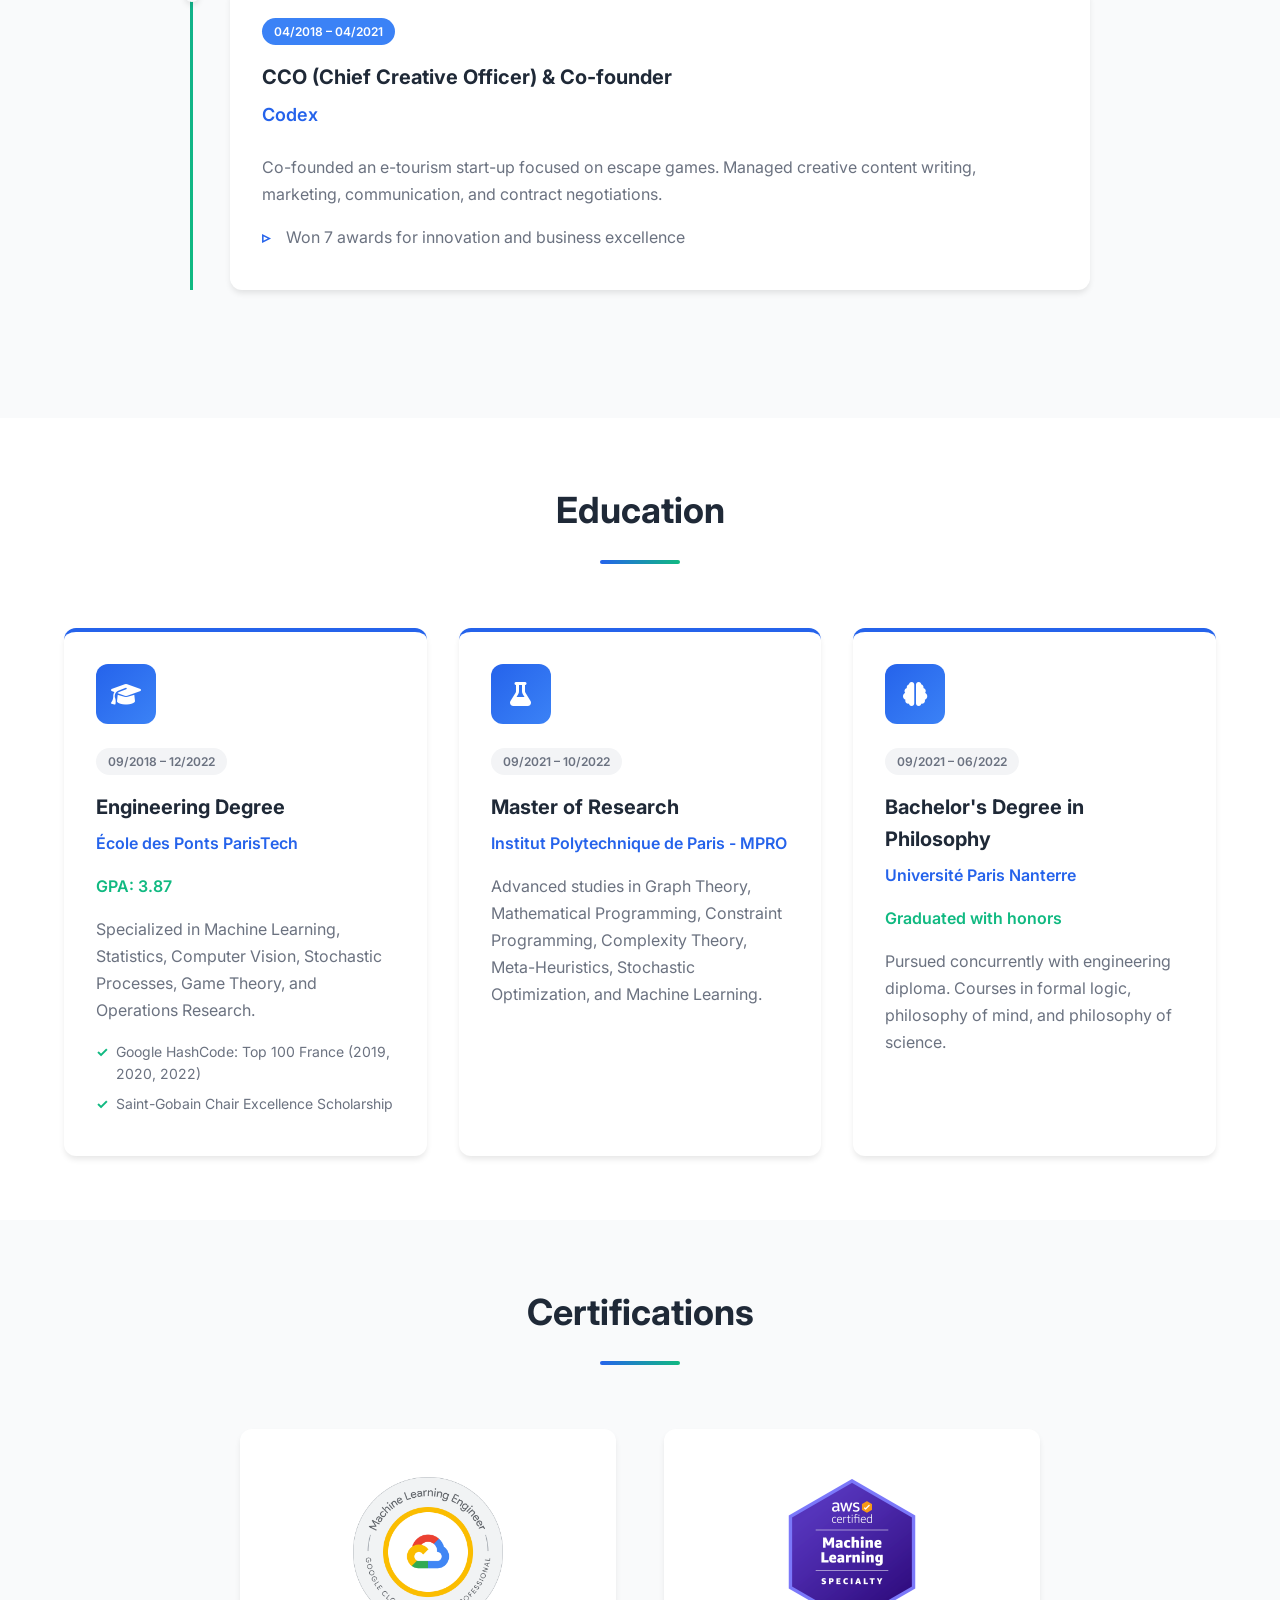
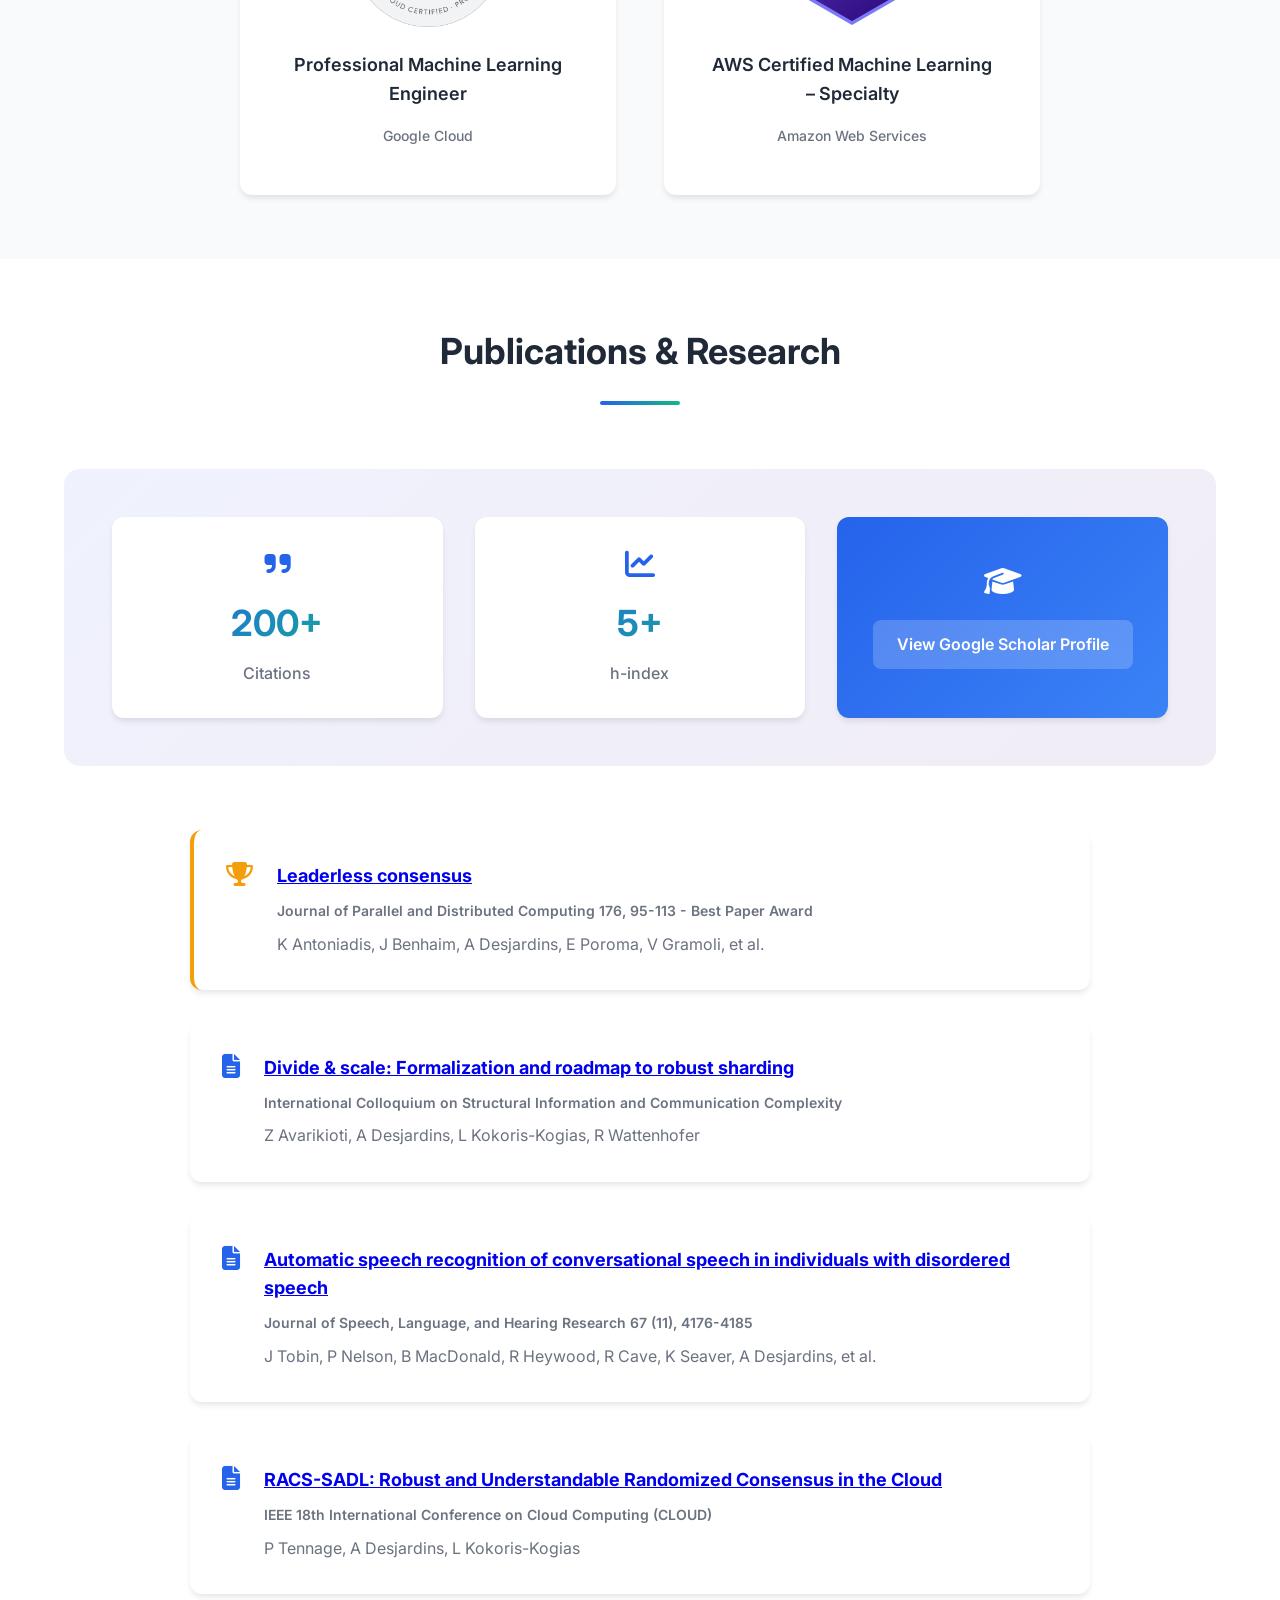
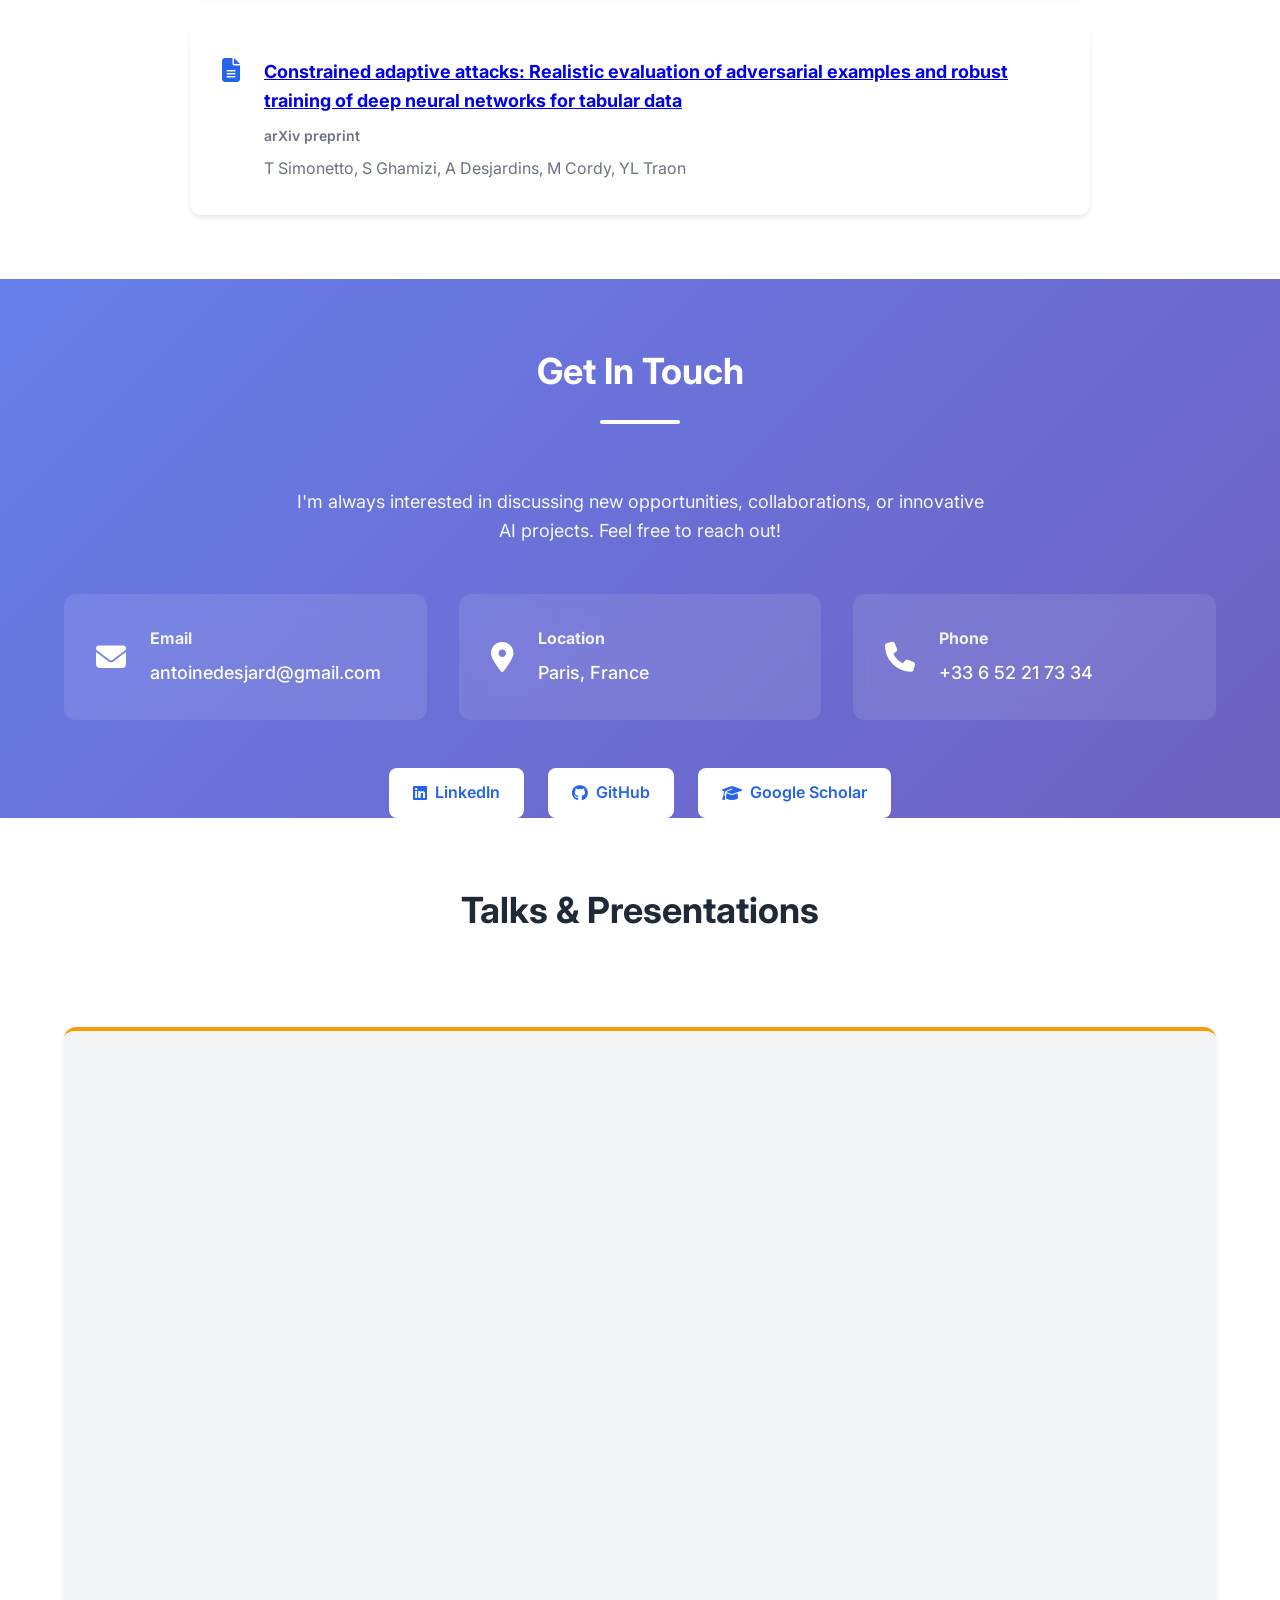
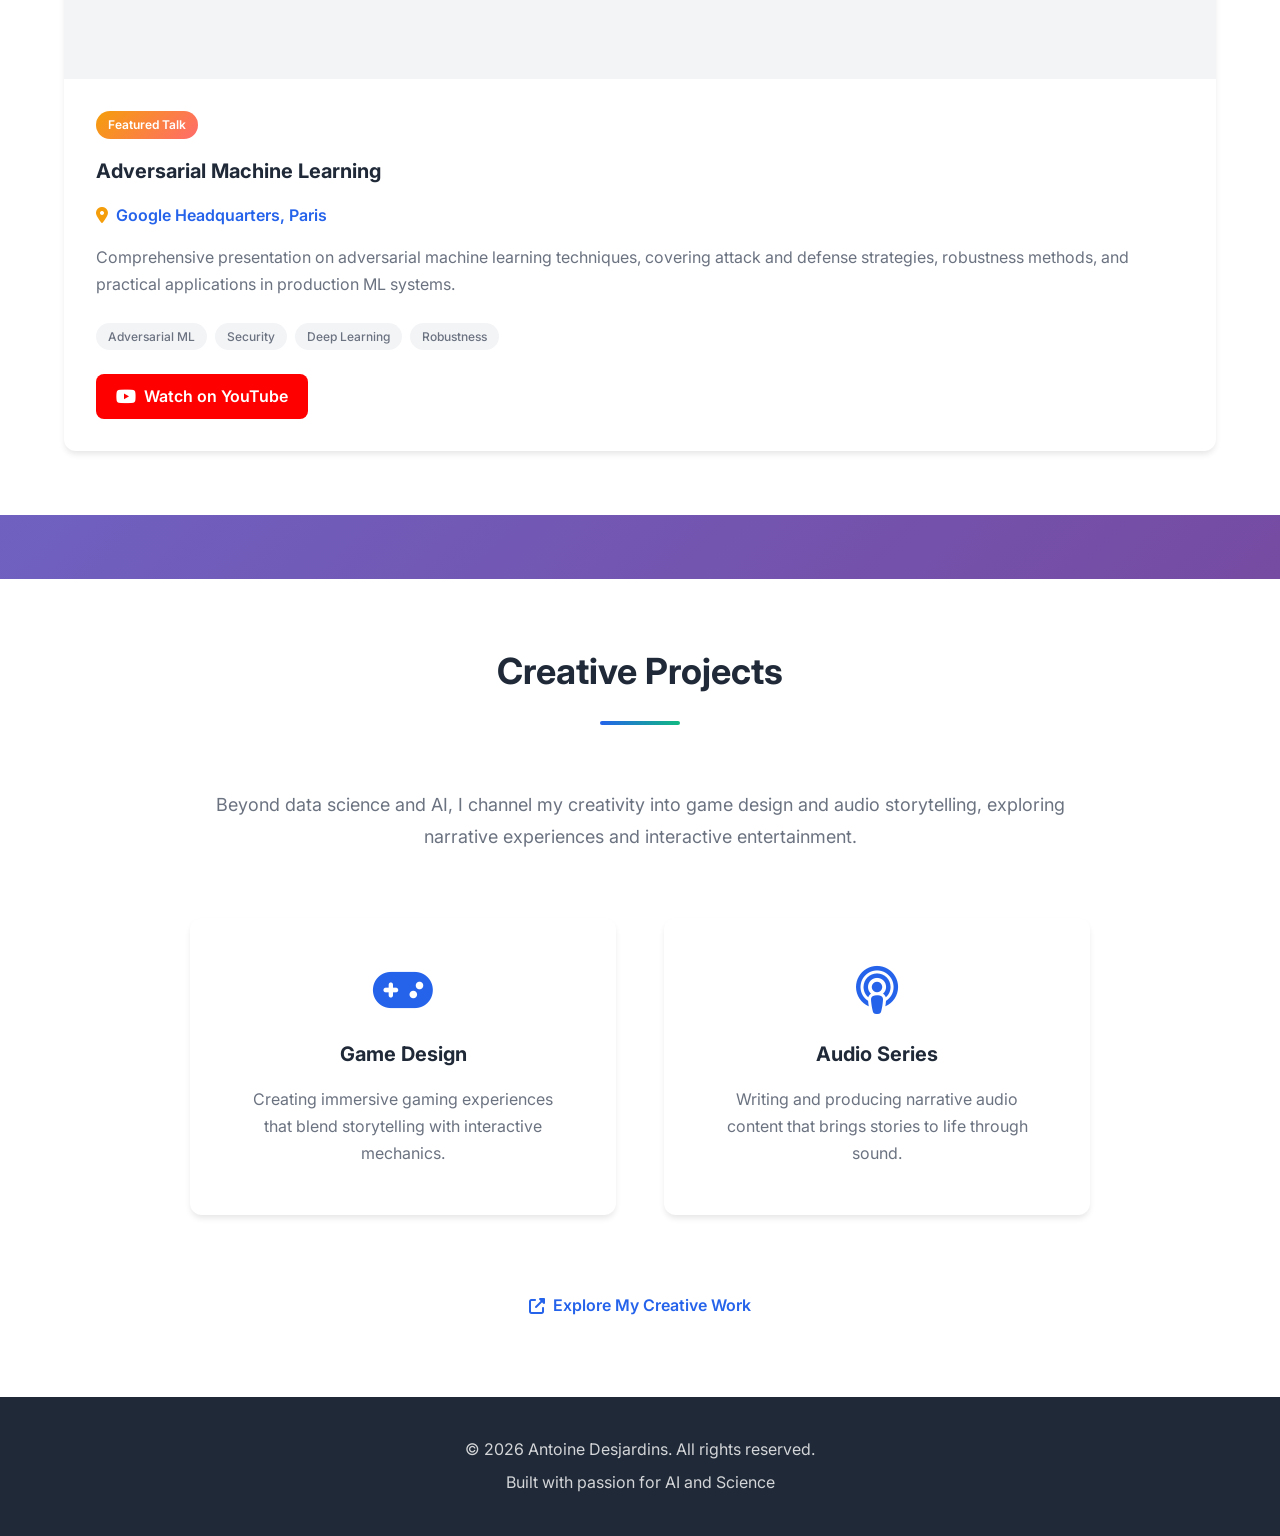
==== commit cc9bc573: "small update" ====
--- a/index.html
+++ b/index.html
@@ -4,6 +4,8 @@
     <meta charset="UTF-8">
     <meta name="viewport" content="width=device-width, initial-scale=1.0">
     <meta name="description" content="Antoine Desjardins - Senior Managing Data Scientist specializing in AI for Healthcare and AI for Science">
+    <link rel="alternate" hreflang="fr" href="index-fr.html">
+    <link rel="alternate" hreflang="en" href="index.html">
     <meta name="author" content="Antoine Desjardins">
     <title>Antoine Desjardins | Data Scientist & AI Expert</title>
     <link rel="stylesheet" href="styles.css">
@@ -27,6 +29,10 @@
                 <li><a href="#creative" class="nav-link">Creative</a></li>
                 <li><a href="#contact" class="nav-link">Contact</a></li>
             </ul>
+            <a href="index-fr.html" class="language-switcher" aria-label="Switch to French">
+                <span class="lang-icon">🇫🇷</span>
+                <span class="lang-text">FR</span>
+            </a>
             <div class="hamburger">
                 <span></span>
                 <span></span>
@@ -78,15 +84,9 @@
             <h2 class="section-title">About Me</h2>
             <div class="about-content">
                 <p>
-                    I am a Senior Managing Data Scientist at IBM with a passion for leveraging artificial intelligence 
-                    to solve complex scientific and healthcare challenges. Currently leading the Paris Skill Center for 
-                    IBM's Science Next team, I focus on revolutionizing R&D using foundation models for science.
-                </p>
-                <p>
-                    My expertise spans machine learning operations, large language models, computer vision, and signal 
-                    processing. I have successfully led AI teams, managed portfolios of 30+ projects with budgets exceeding 
-                    $700k, and contributed to cutting-edge research in healthcare AI, blockchain technology, and adversarial 
-                    machine learning.
+                    Senior Managing Data Scientist at IBM, I am passionate about using AI to tackle complex scientific
+                    and healthcare challenges. My expertise spans LLMs, computer vision, signal processing, and MLOps,
+                    with contributions to research in healthcare AI, blockchain, and adversarial machine learning.
                 </p>
                 <div class="highlights">
                     <div class="highlight-item">
@@ -118,11 +118,11 @@
                     <div class="timeline-marker"></div>
                     <div class="timeline-content">
                         <span class="timeline-date">09/2024 – Present</span>
-                        <h3>Expert Data Scientist</h3>
-                        <h4>IBM Client Innovation Center</h4>
-                        <p>
-                            Leading the Paris Skill Center for the Science Next team, revolutionizing R&D using foundation 
-                            models for science. Main project involves training an LLM-like model for chemical formulation 
+                        <h3>Senior Managing Data Scientist</h3>
+                        <h4>IBM FutureNow Center</h4>
+                        <p>
+                            Senior Managing at the Science Next FutureNow Skillcenter in Paris, revolutionizing R&D using foundation
+                            models for science. Main project involves training an LLM-like model for chemical formulation
                             for L'Oréal.
                         </p>
                     </div>
@@ -511,7 +511,7 @@
                     </div>
                 </div>
                 <div class="creative-link">
-                    <a href="https://quacelanetienne.odoo.com/" target="_blank" rel="noopener noreferrer" class="btn btn-primary">
+                    <a href="https://www.quacelanetienne.com/" target="_blank" rel="noopener noreferrer" class="btn btn-primary">
                         <i class="fas fa-external-link-alt"></i> Explore My Creative Work
                     </a>
                 </div>
--- a/styles.css
+++ b/styles.css
@@ -1261,3 +1261,46 @@
 }
 
 /* Made with Bob */
+
+/* Language Switcher */
+.language-switcher {
+    display: flex;
+    align-items: center;
+    gap: 0.5rem;
+    padding: 0.5rem 1rem;
+    background: var(--bg-secondary);
+    border: 1px solid var(--border-color);
+    border-radius: 8px;
+    text-decoration: none;
+    color: var(--text-primary);
+    font-weight: 500;
+    transition: all var(--transition-base);
+    margin-left: 1rem;
+}
+
+.language-switcher:hover {
+    background: var(--primary-color);
+    color: white;
+    border-color: var(--primary-color);
+    transform: translateY(-2px);
+}
+
+.lang-icon {
+    font-size: 1.2rem;
+    line-height: 1;
+}
+
+.lang-text {
+    font-size: 0.875rem;
+    font-weight: 600;
+}
+
+@media (max-width: 768px) {
+    .language-switcher {
+        position: fixed;
+        bottom: 20px;
+        right: 20px;
+        z-index: 998;
+        box-shadow: var(--shadow-lg);
+    }
+}
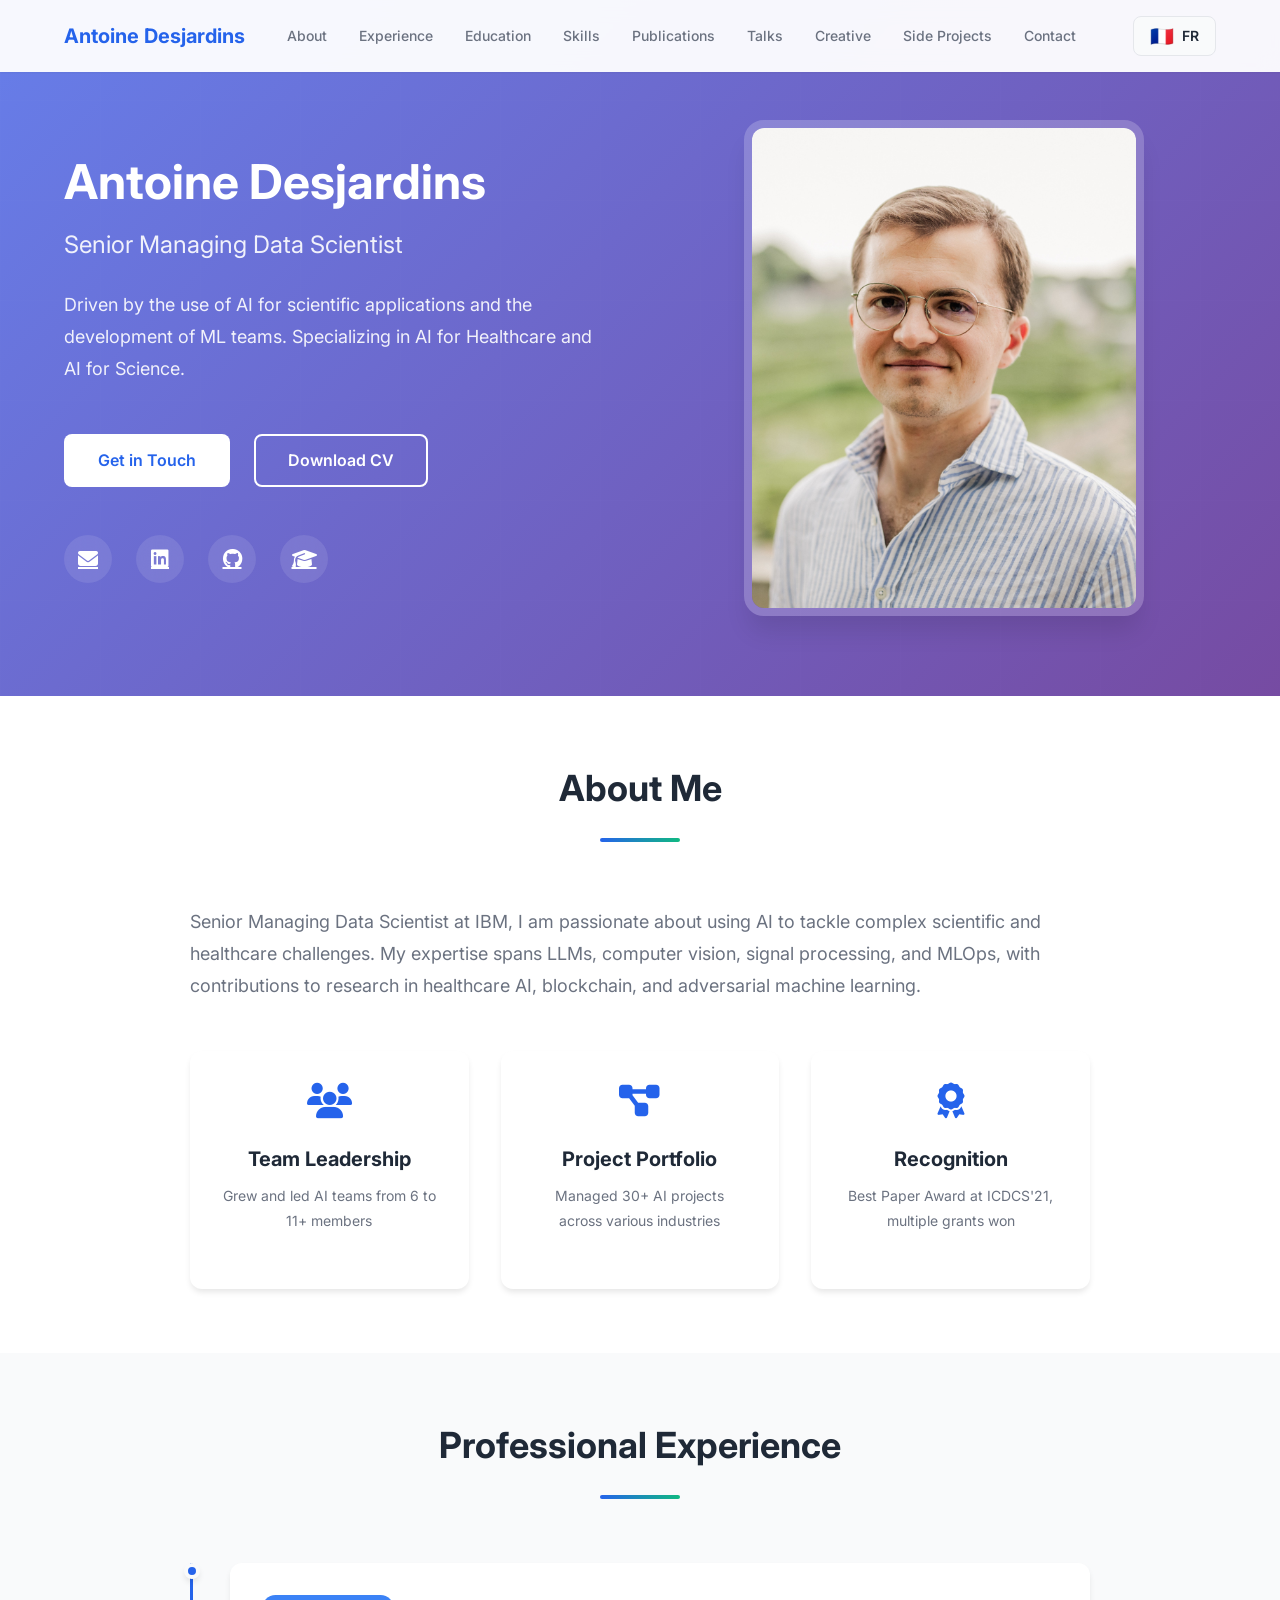
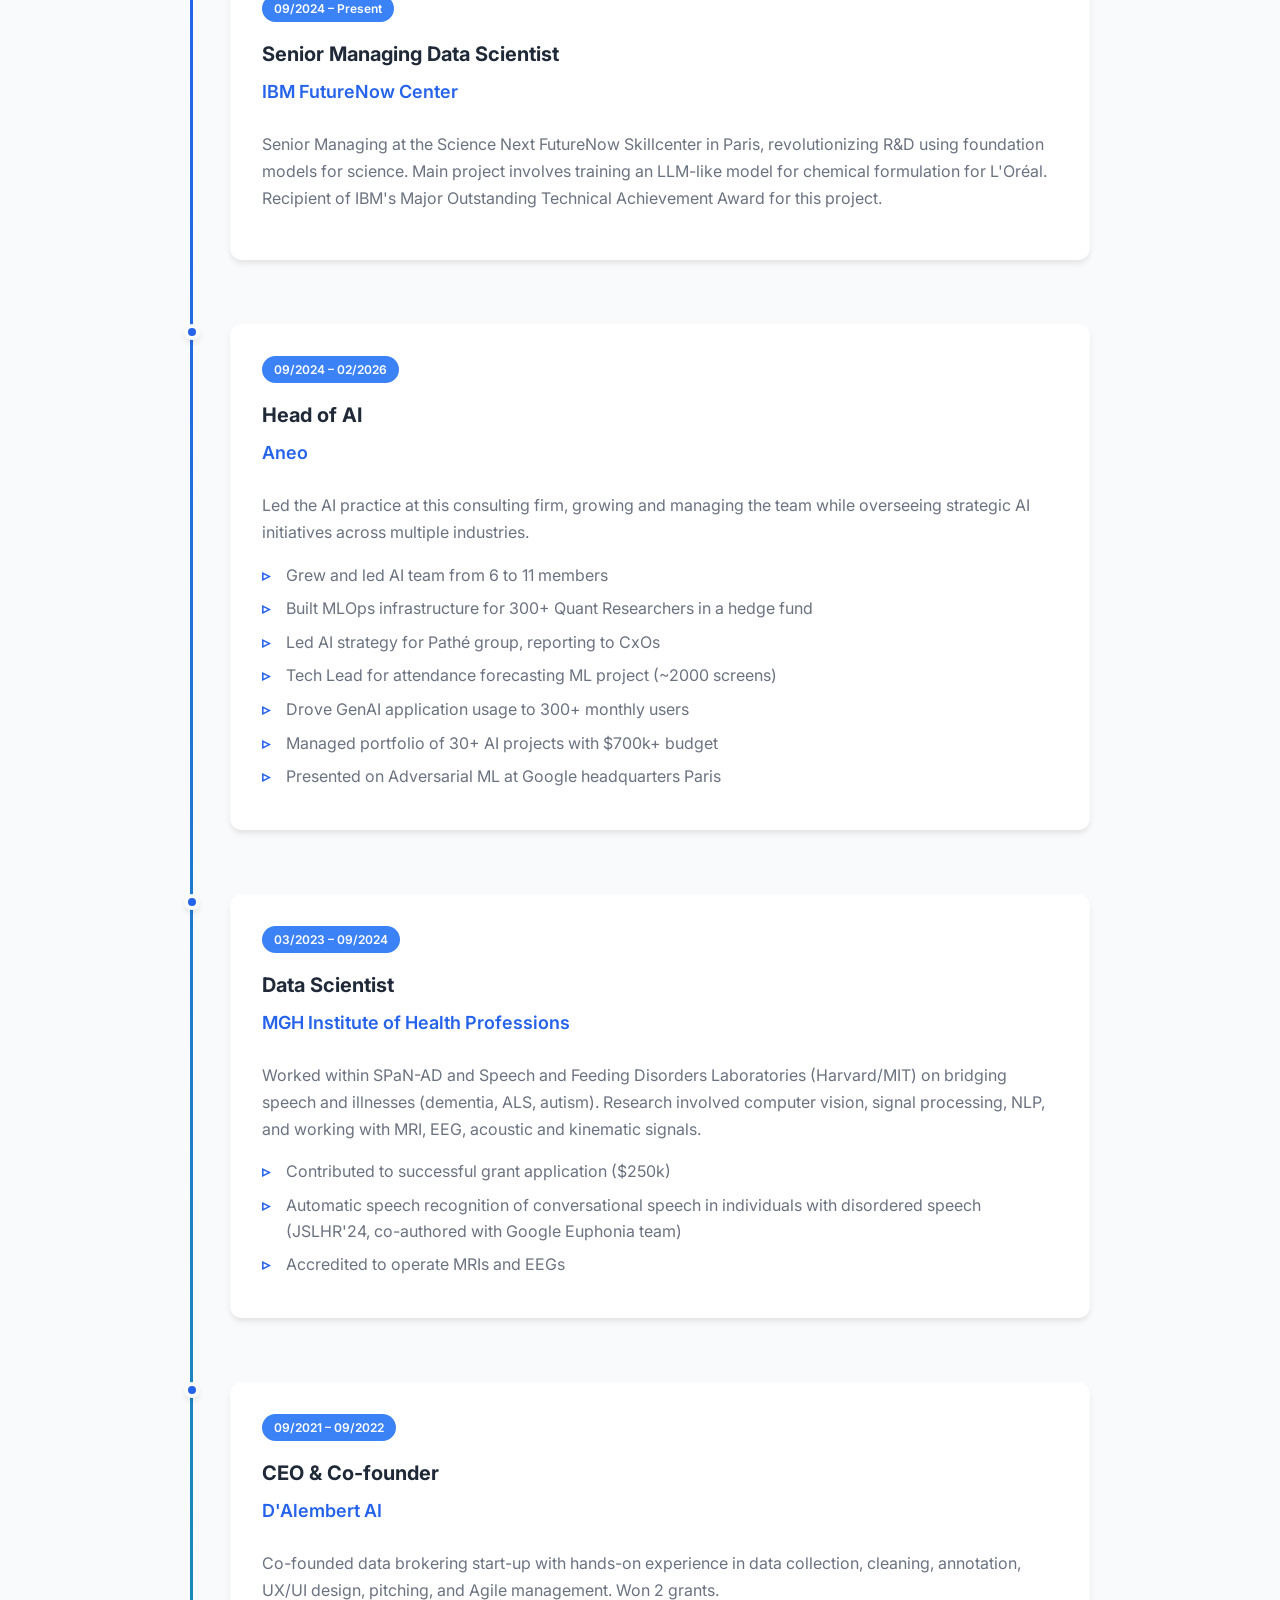
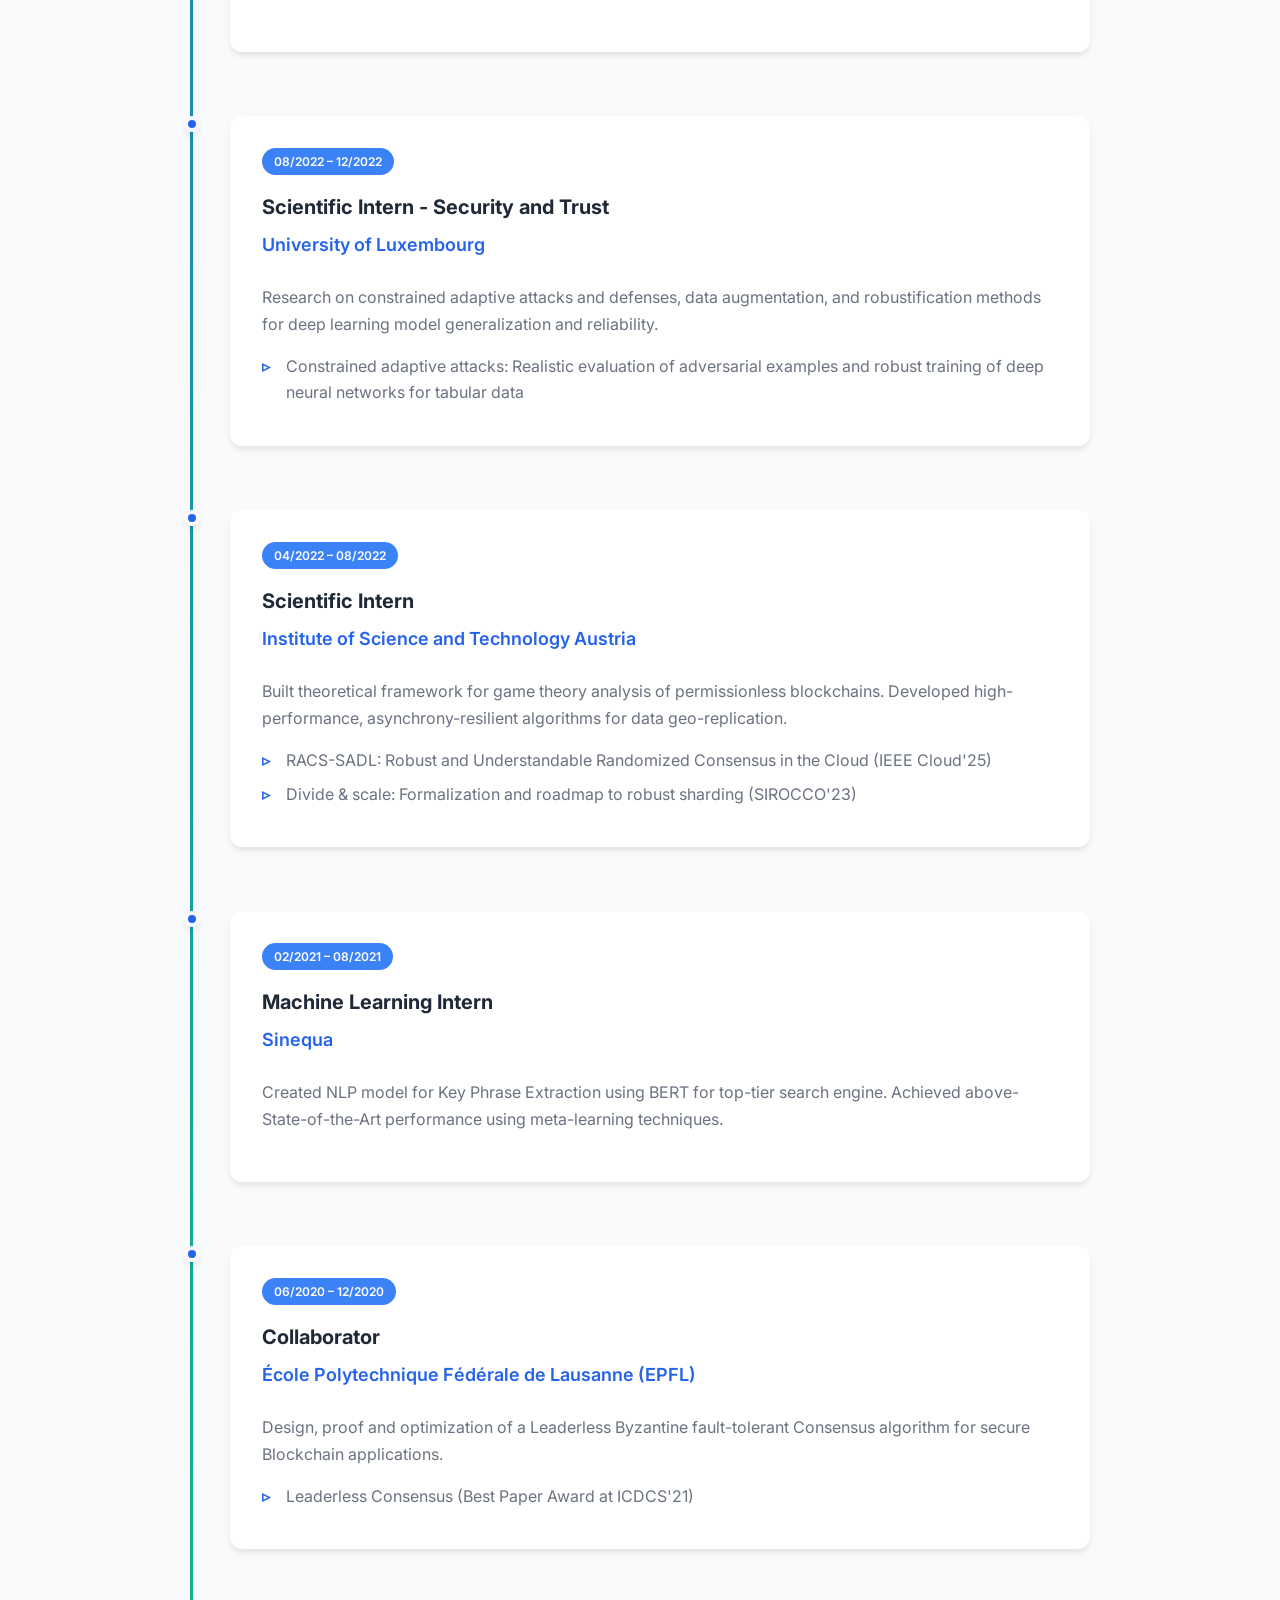
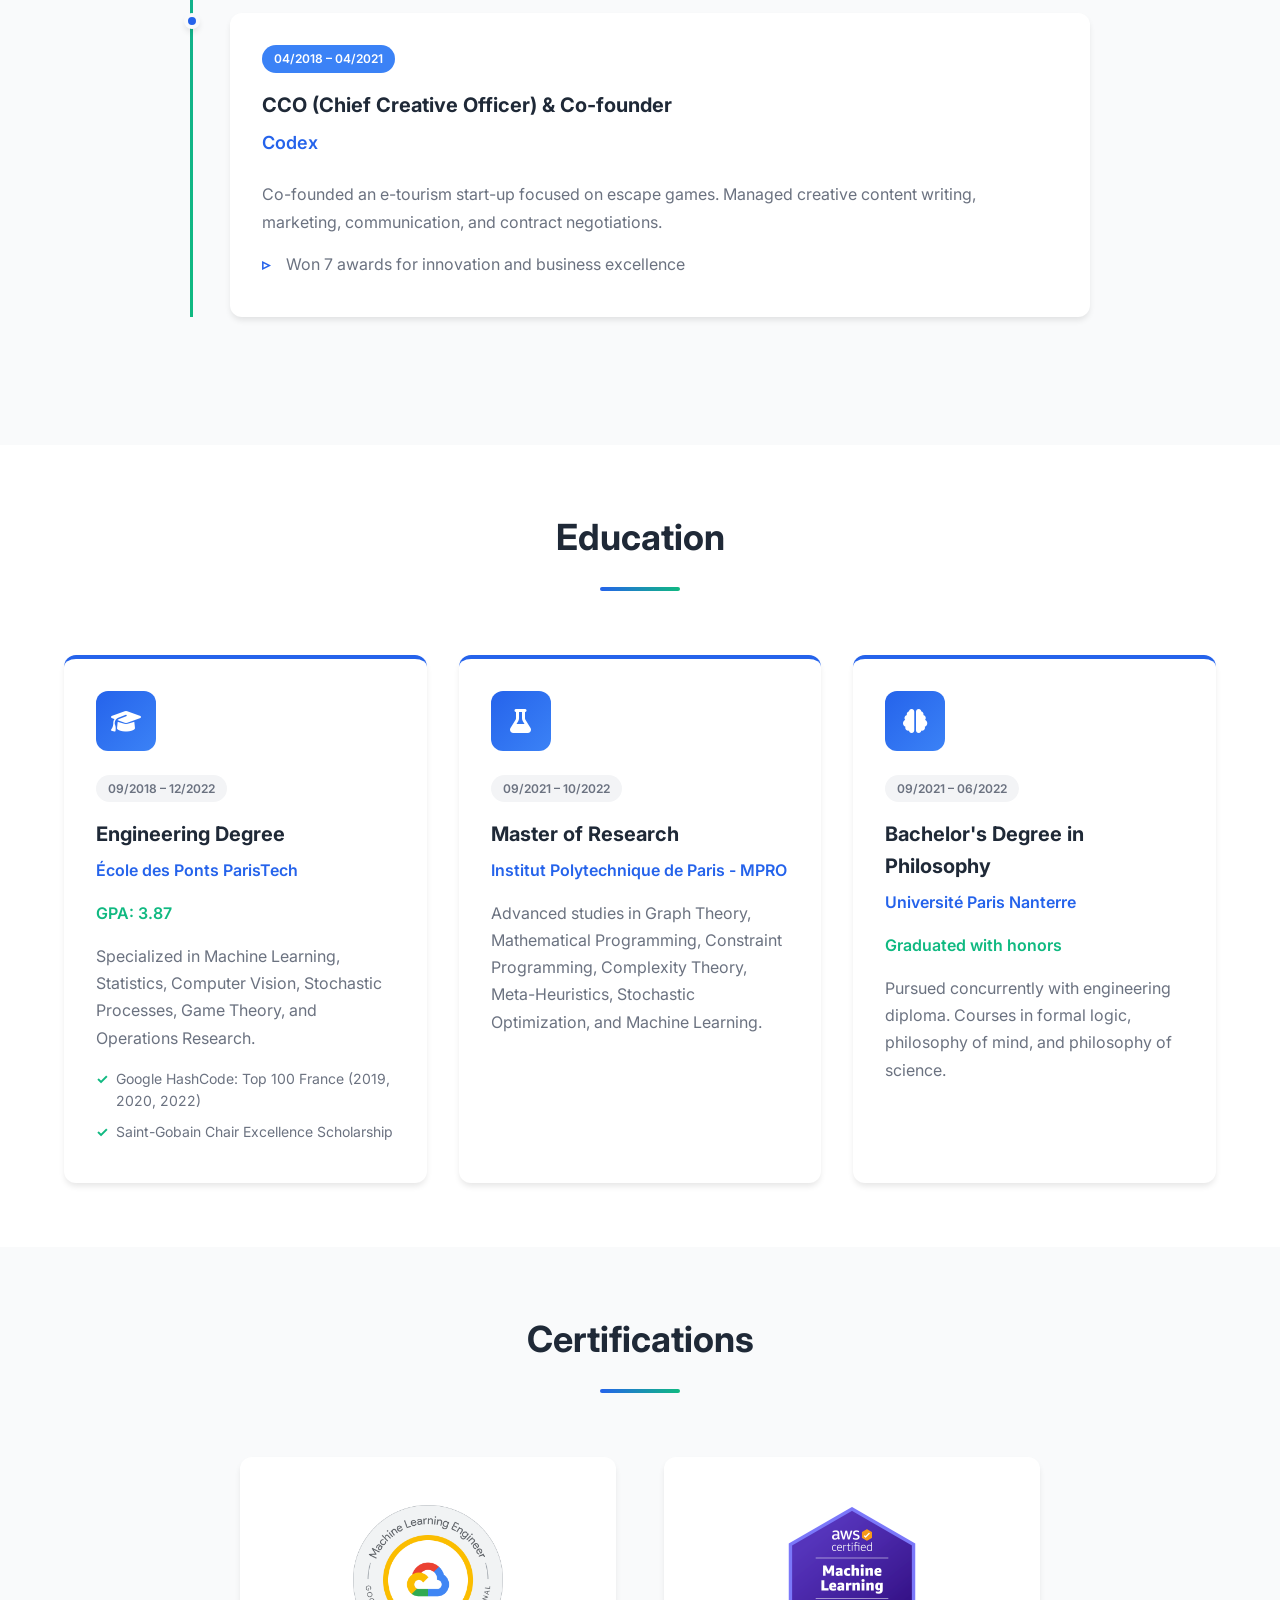
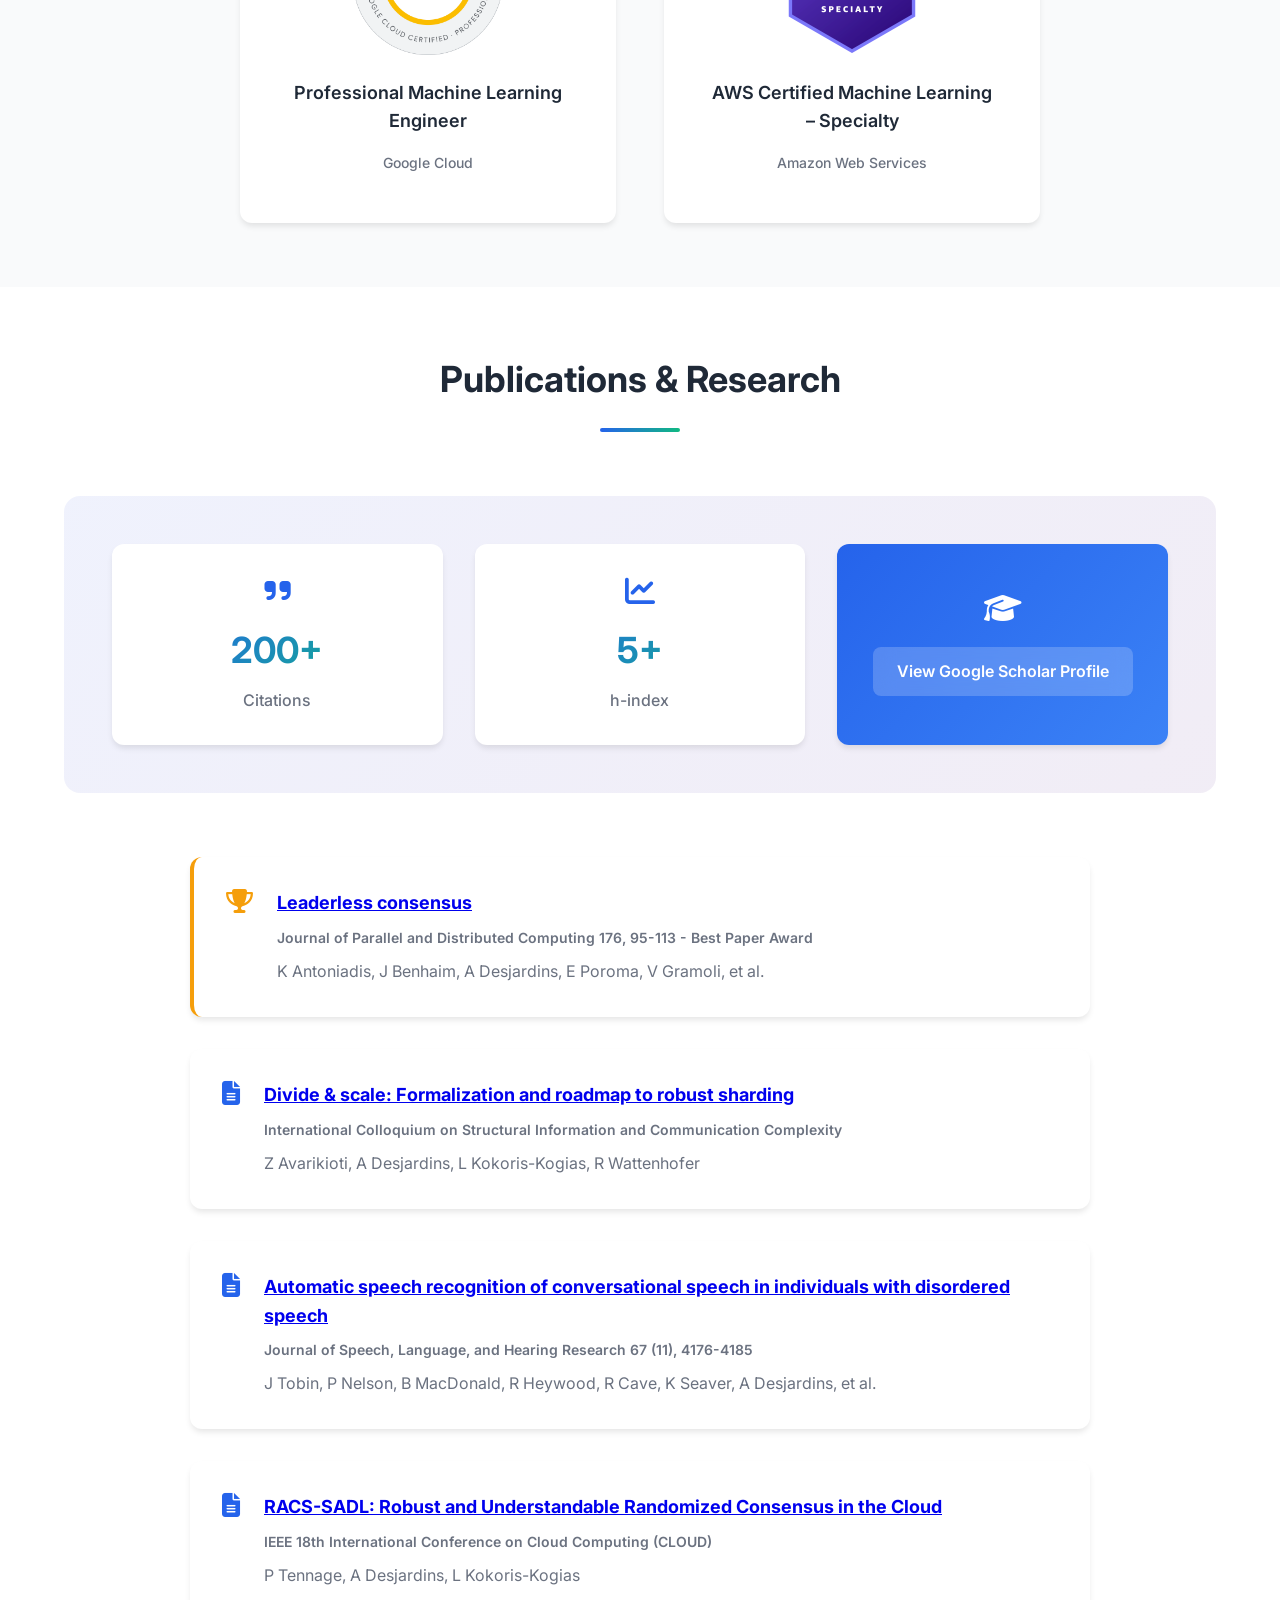
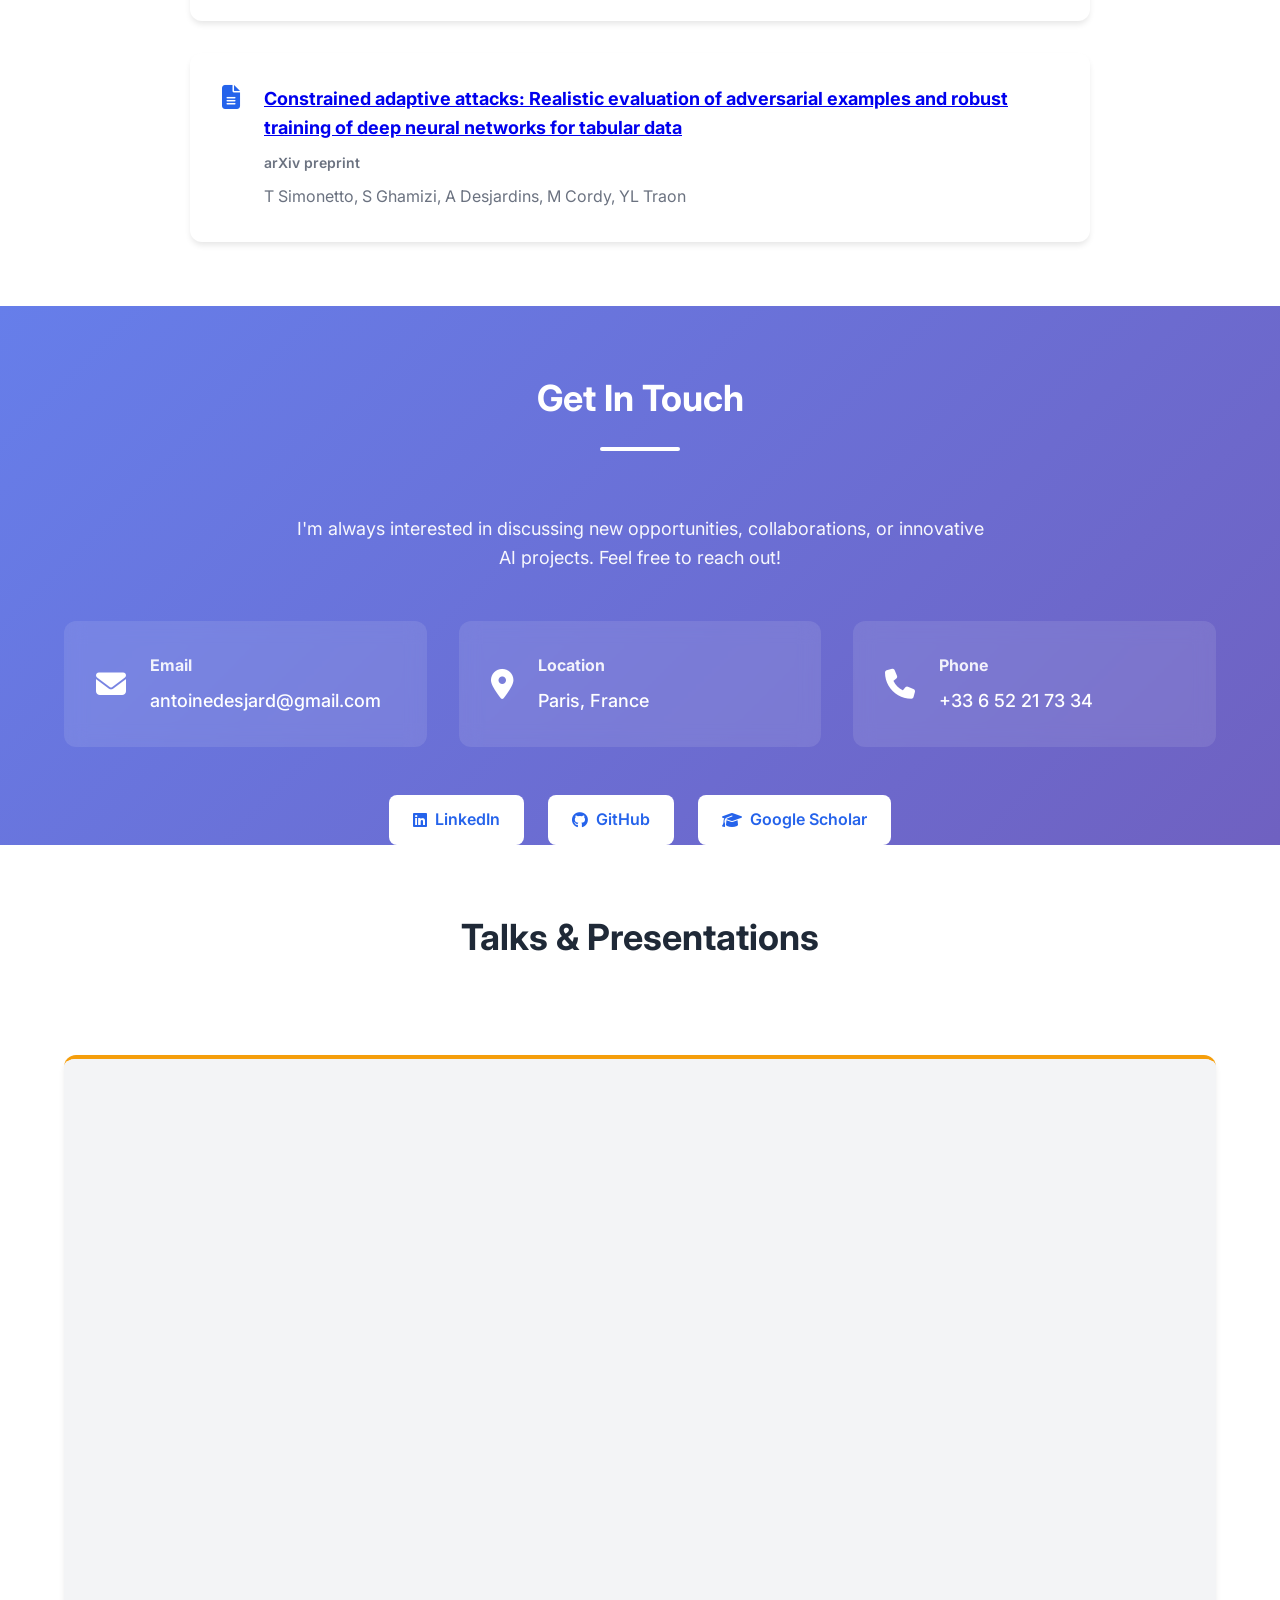
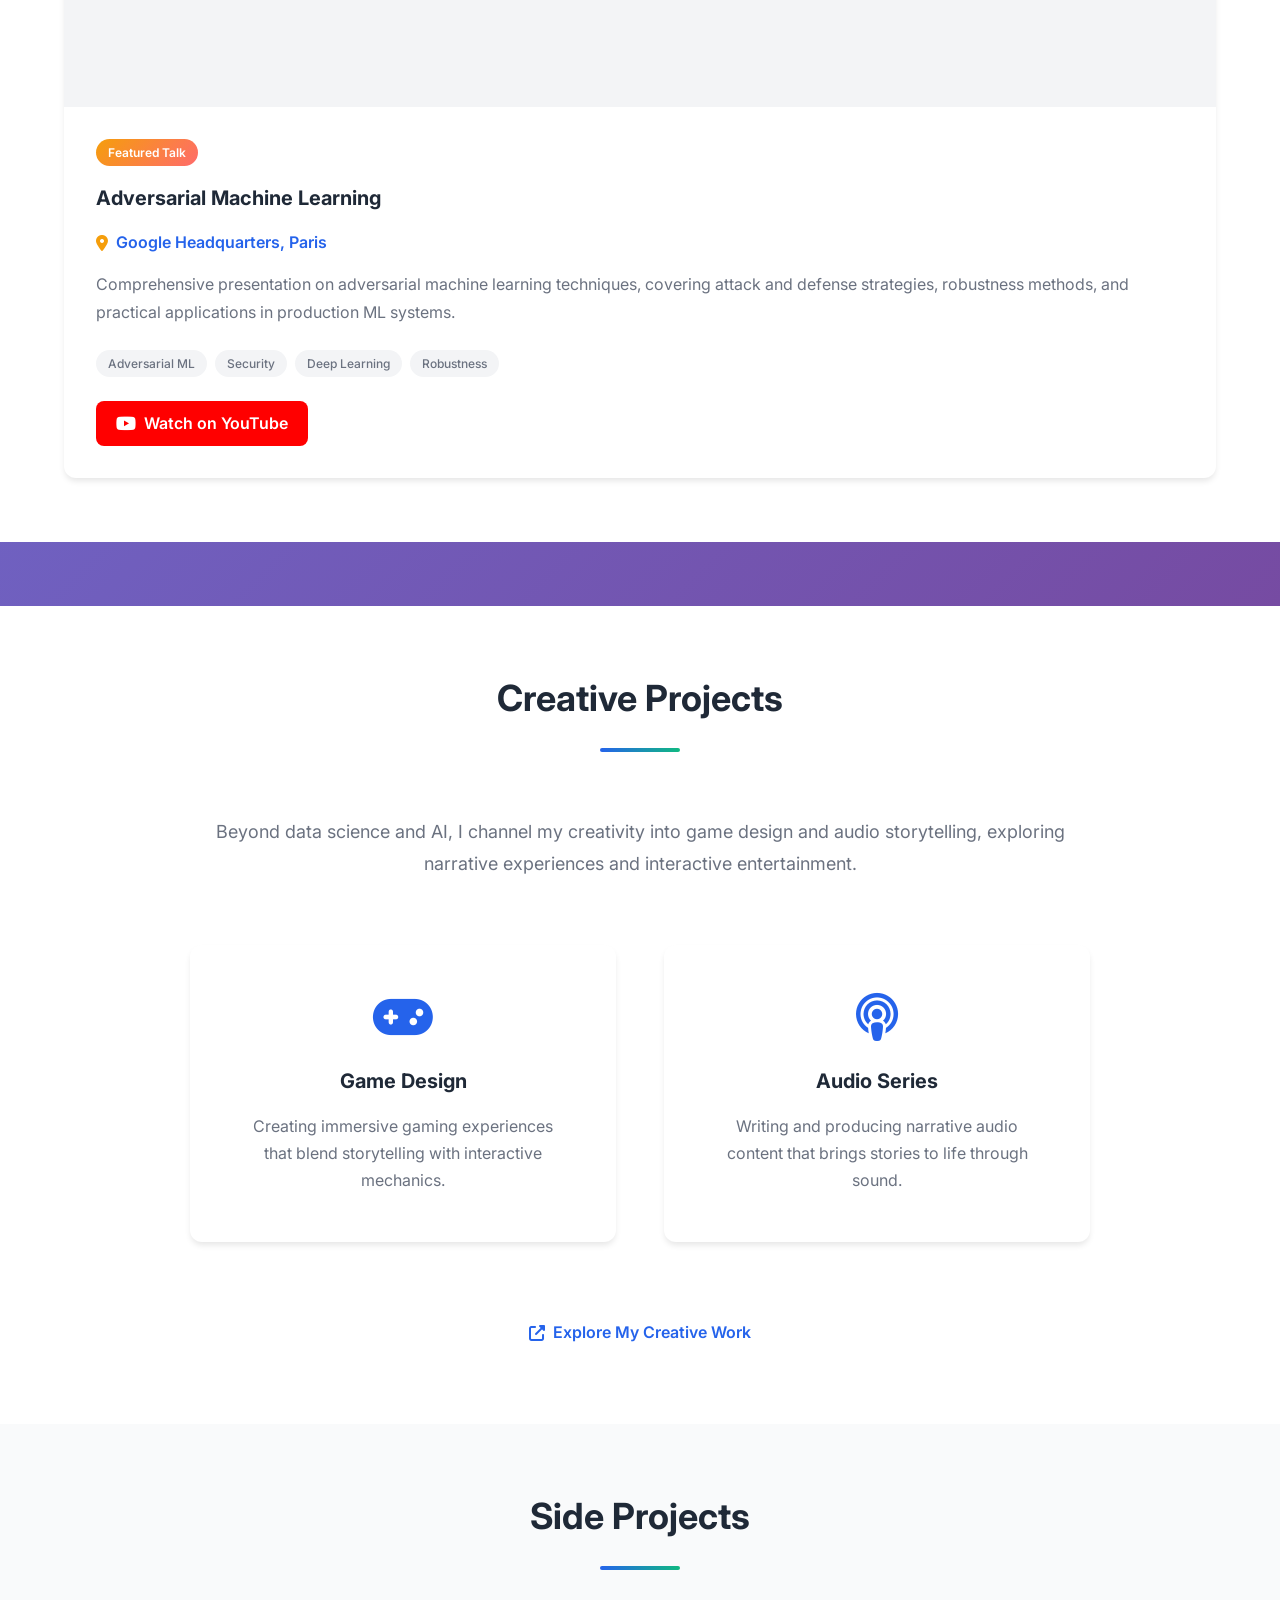
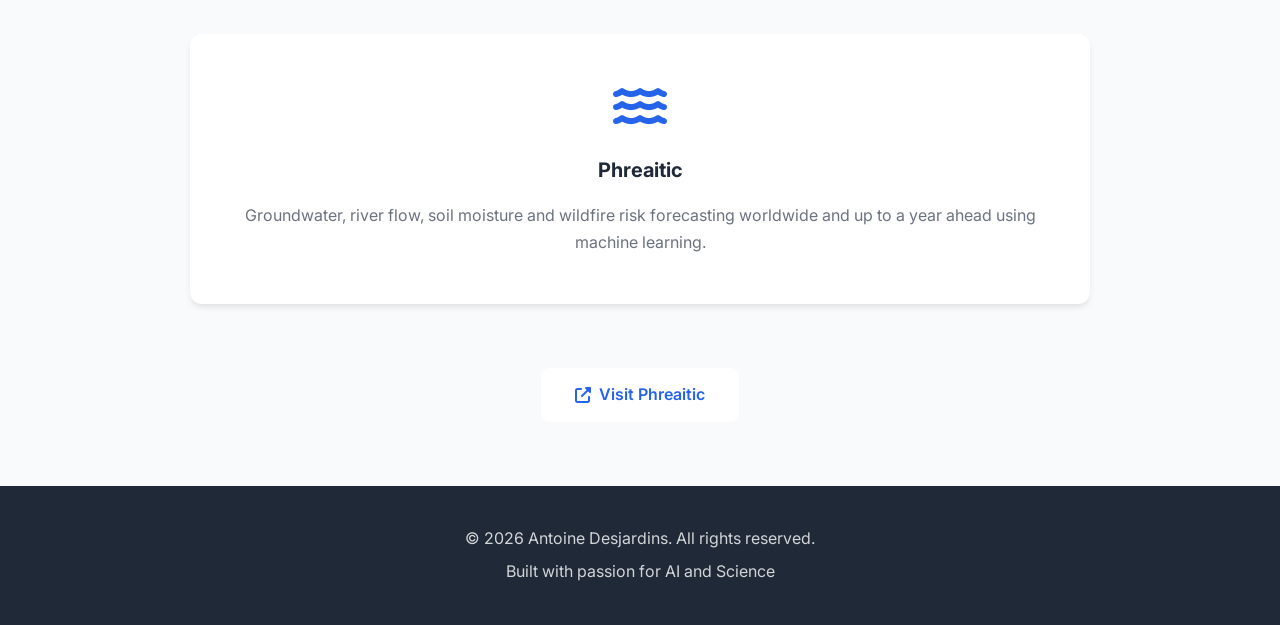
==== commit a54cc5bb: "update" ====
--- a/index.html
+++ b/index.html
@@ -27,6 +27,7 @@
                 <li><a href="#publications" class="nav-link">Publications</a></li>
                 <li><a href="#talks" class="nav-link">Talks</a></li>
                 <li><a href="#creative" class="nav-link">Creative</a></li>
+                <li><a href="#side-projects" class="nav-link">Side Projects</a></li>
                 <li><a href="#contact" class="nav-link">Contact</a></li>
             </ul>
             <a href="index-fr.html" class="language-switcher" aria-label="Switch to French">
@@ -123,7 +124,7 @@
                         <p>
                             Senior Managing at the Science Next FutureNow Skillcenter in Paris, revolutionizing R&D using foundation
                             models for science. Main project involves training an LLM-like model for chemical formulation
-                            for L'Oréal.
+                            for L'Oréal. Recipient of IBM's Major Outstanding Technical Achievement Award for this project.
                         </p>
                     </div>
                 </div>
@@ -171,7 +172,7 @@
                 <div class="timeline-item">
                     <div class="timeline-marker"></div>
                     <div class="timeline-content">
-                        <span class="timeline-date">09/2021 – Present</span>
+                        <span class="timeline-date">09/2021 – 09/2022</span>
                         <h3>CEO & Co-founder</h3>
                         <h4>D'Alembert AI</h4>
                         <p>
@@ -519,6 +520,30 @@
         </div>
     </section>
 
+    <!-- Side Projects Section -->
+    <section id="side-projects" class="section side-projects">
+        <div class="container">
+            <h2 class="section-title">Side Projects</h2>
+            <div class="creative-content">
+                <div class="creative-grid">
+                    <div class="creative-card">
+                        <i class="fas fa-water"></i>
+                        <h3>Phreaitic</h3>
+                        <p>
+                            Groundwater, river flow, soil moisture and wildfire risk forecasting worldwide and up to a
+                            year ahead using machine learning.
+                        </p>
+                    </div>
+                </div>
+                <div class="creative-link">
+                    <a href="https://phreaitic.github.io/" target="_blank" rel="noopener noreferrer" class="btn btn-primary">
+                        <i class="fas fa-external-link-alt"></i> Visit Phreaitic
+                    </a>
+                </div>
+            </div>
+        </div>
+    </section>
+
     <!-- Footer -->
     <footer class="footer">
         <div class="container">
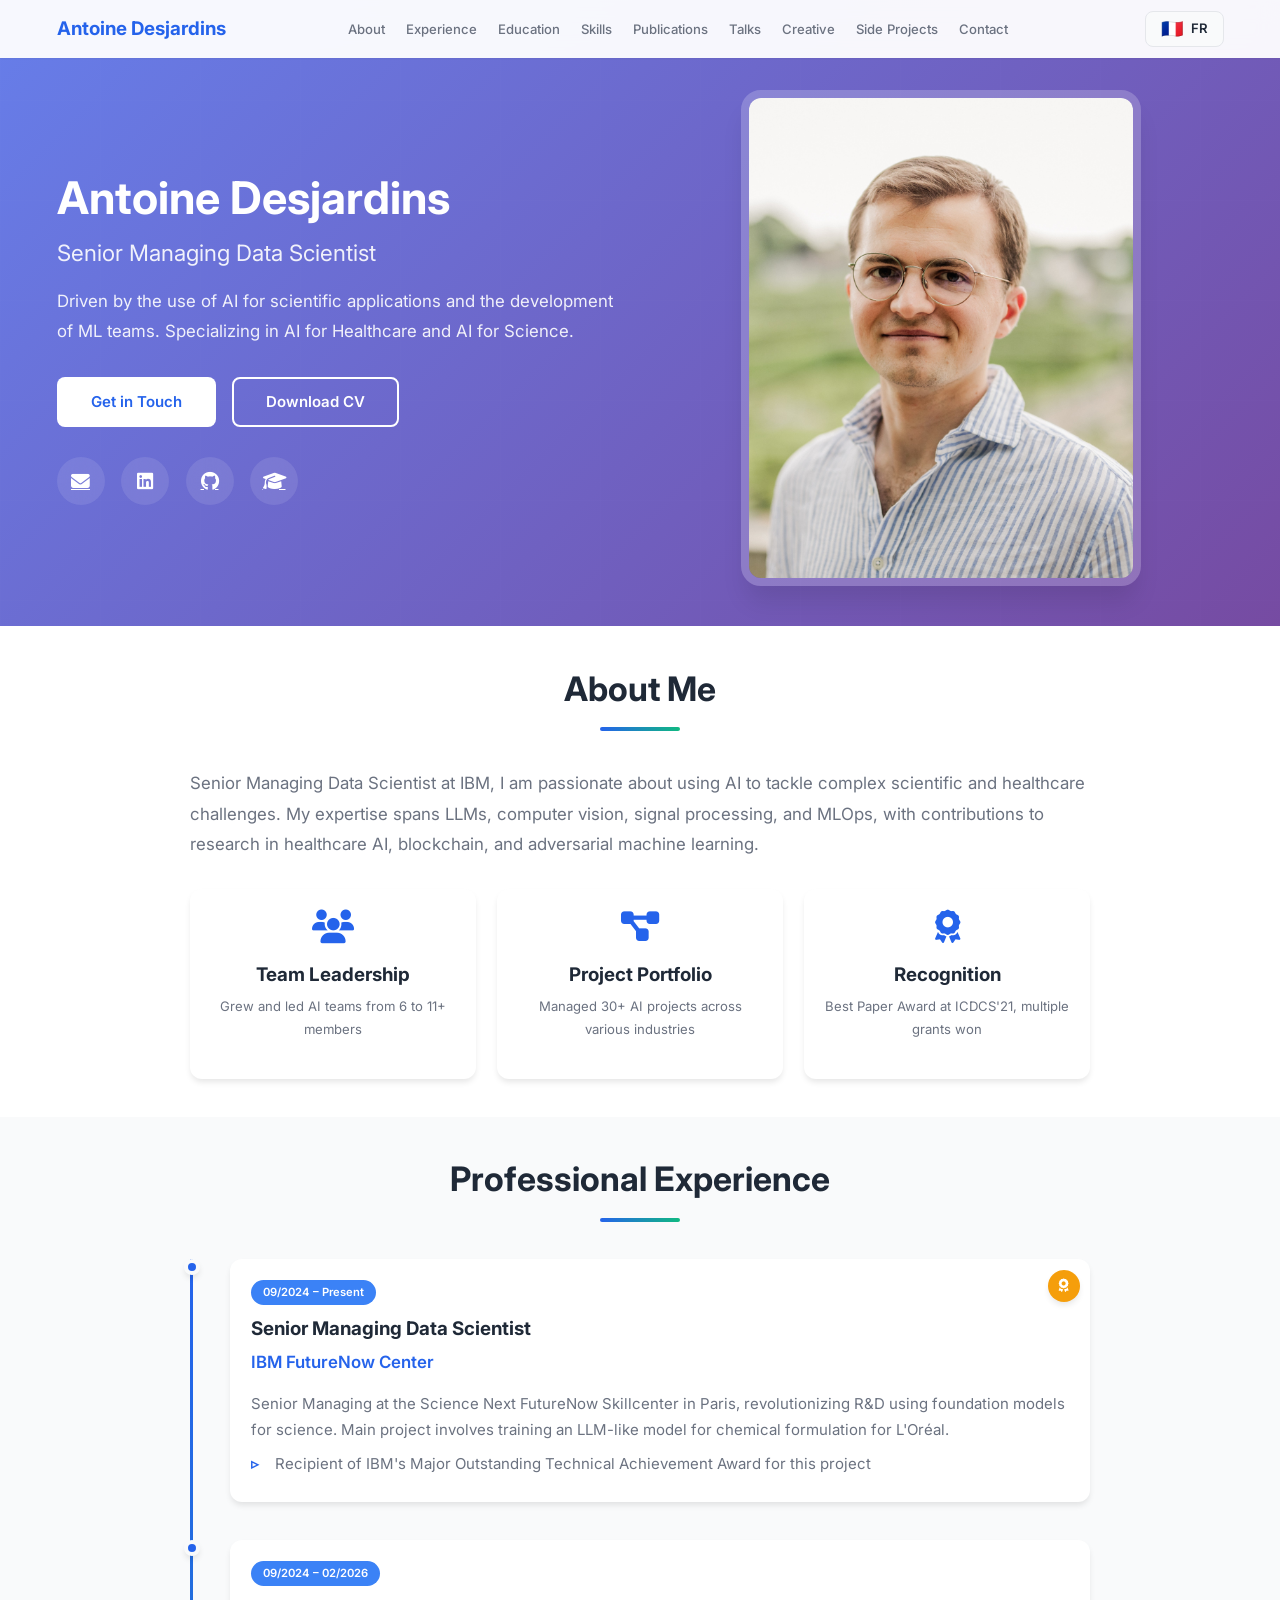
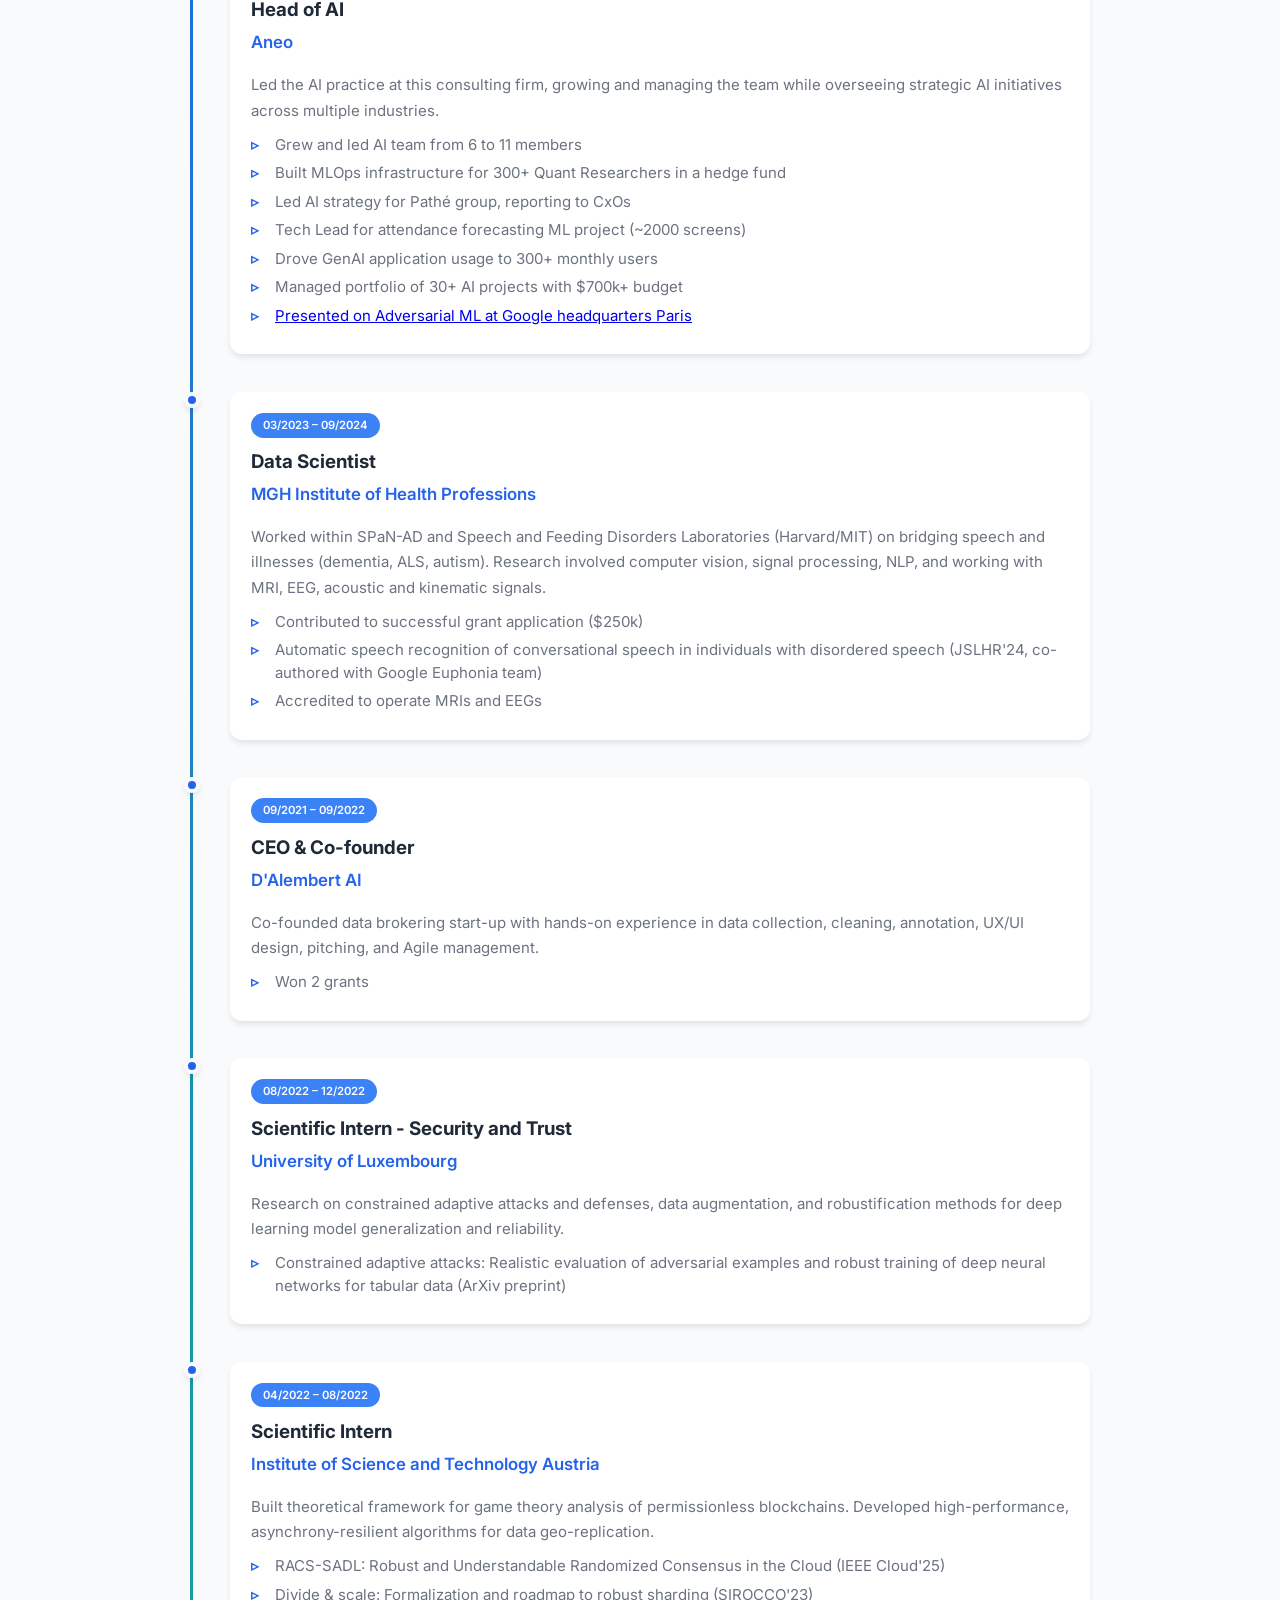
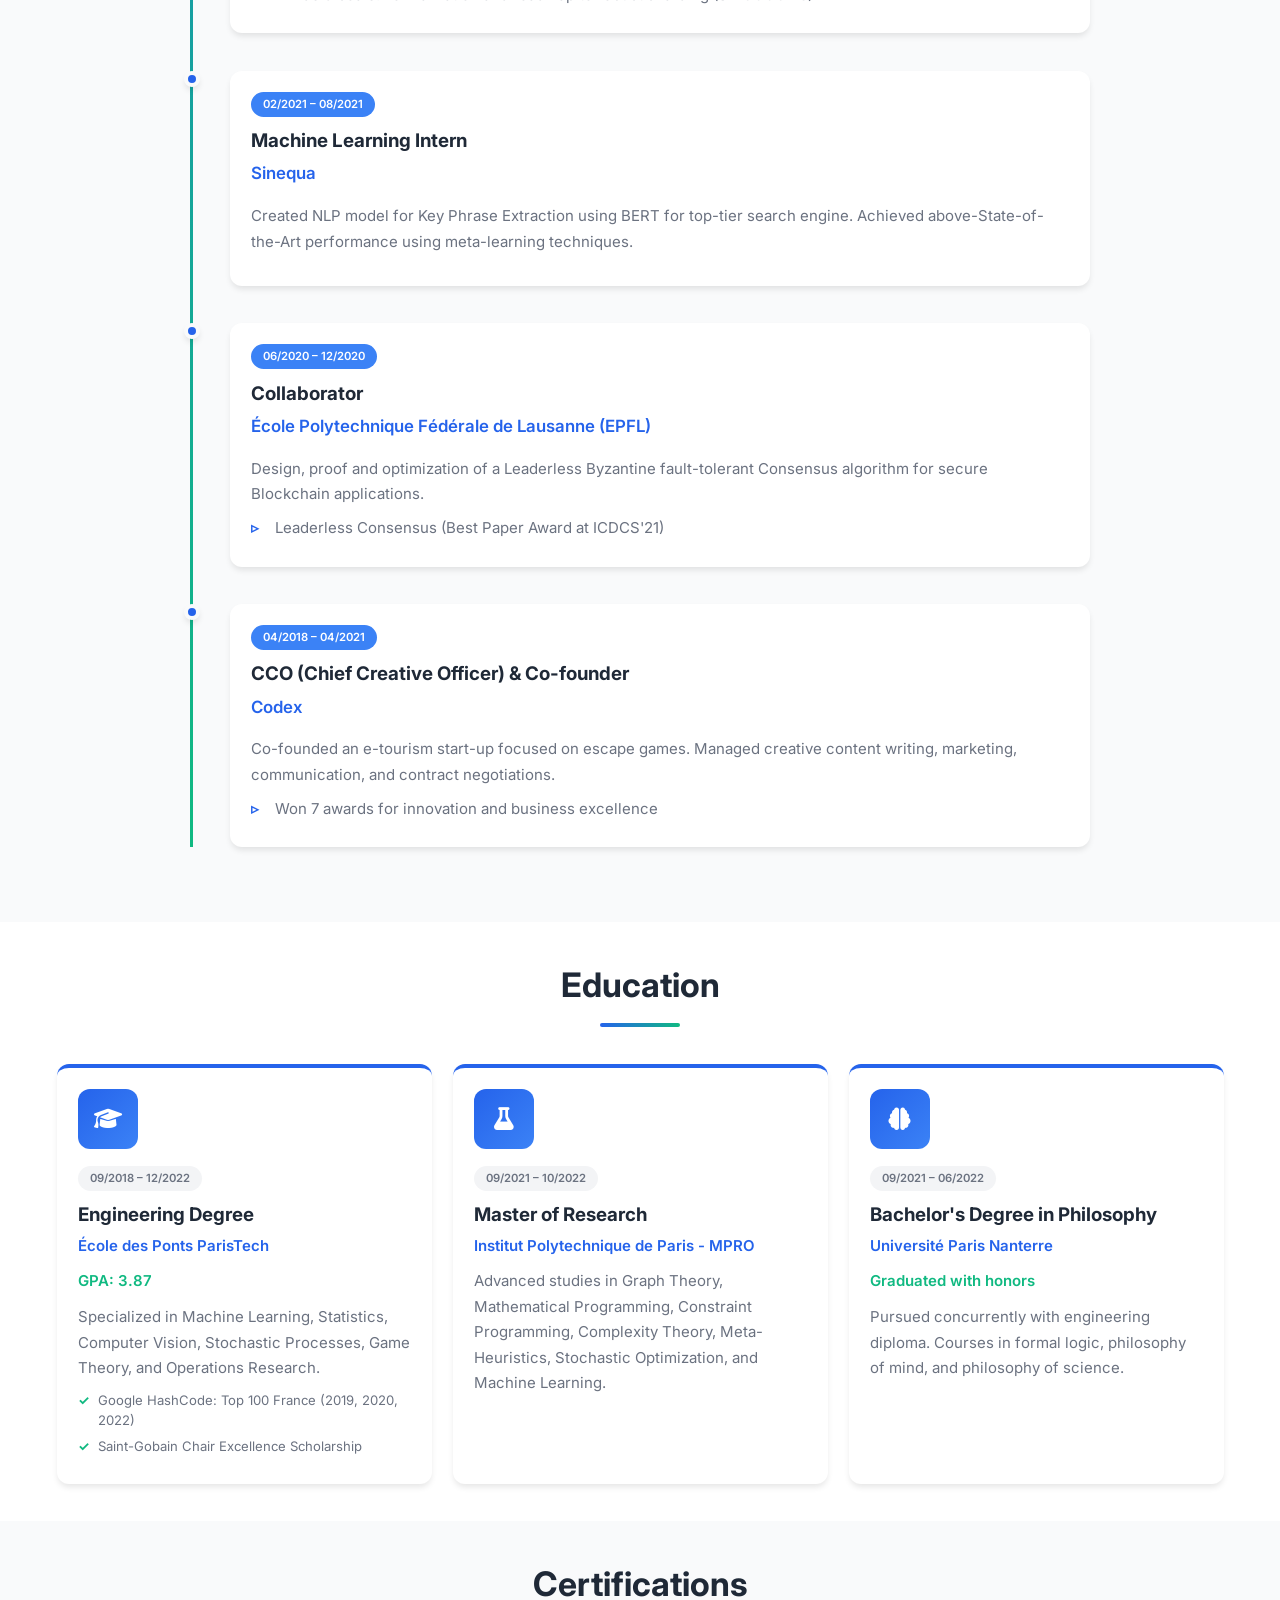
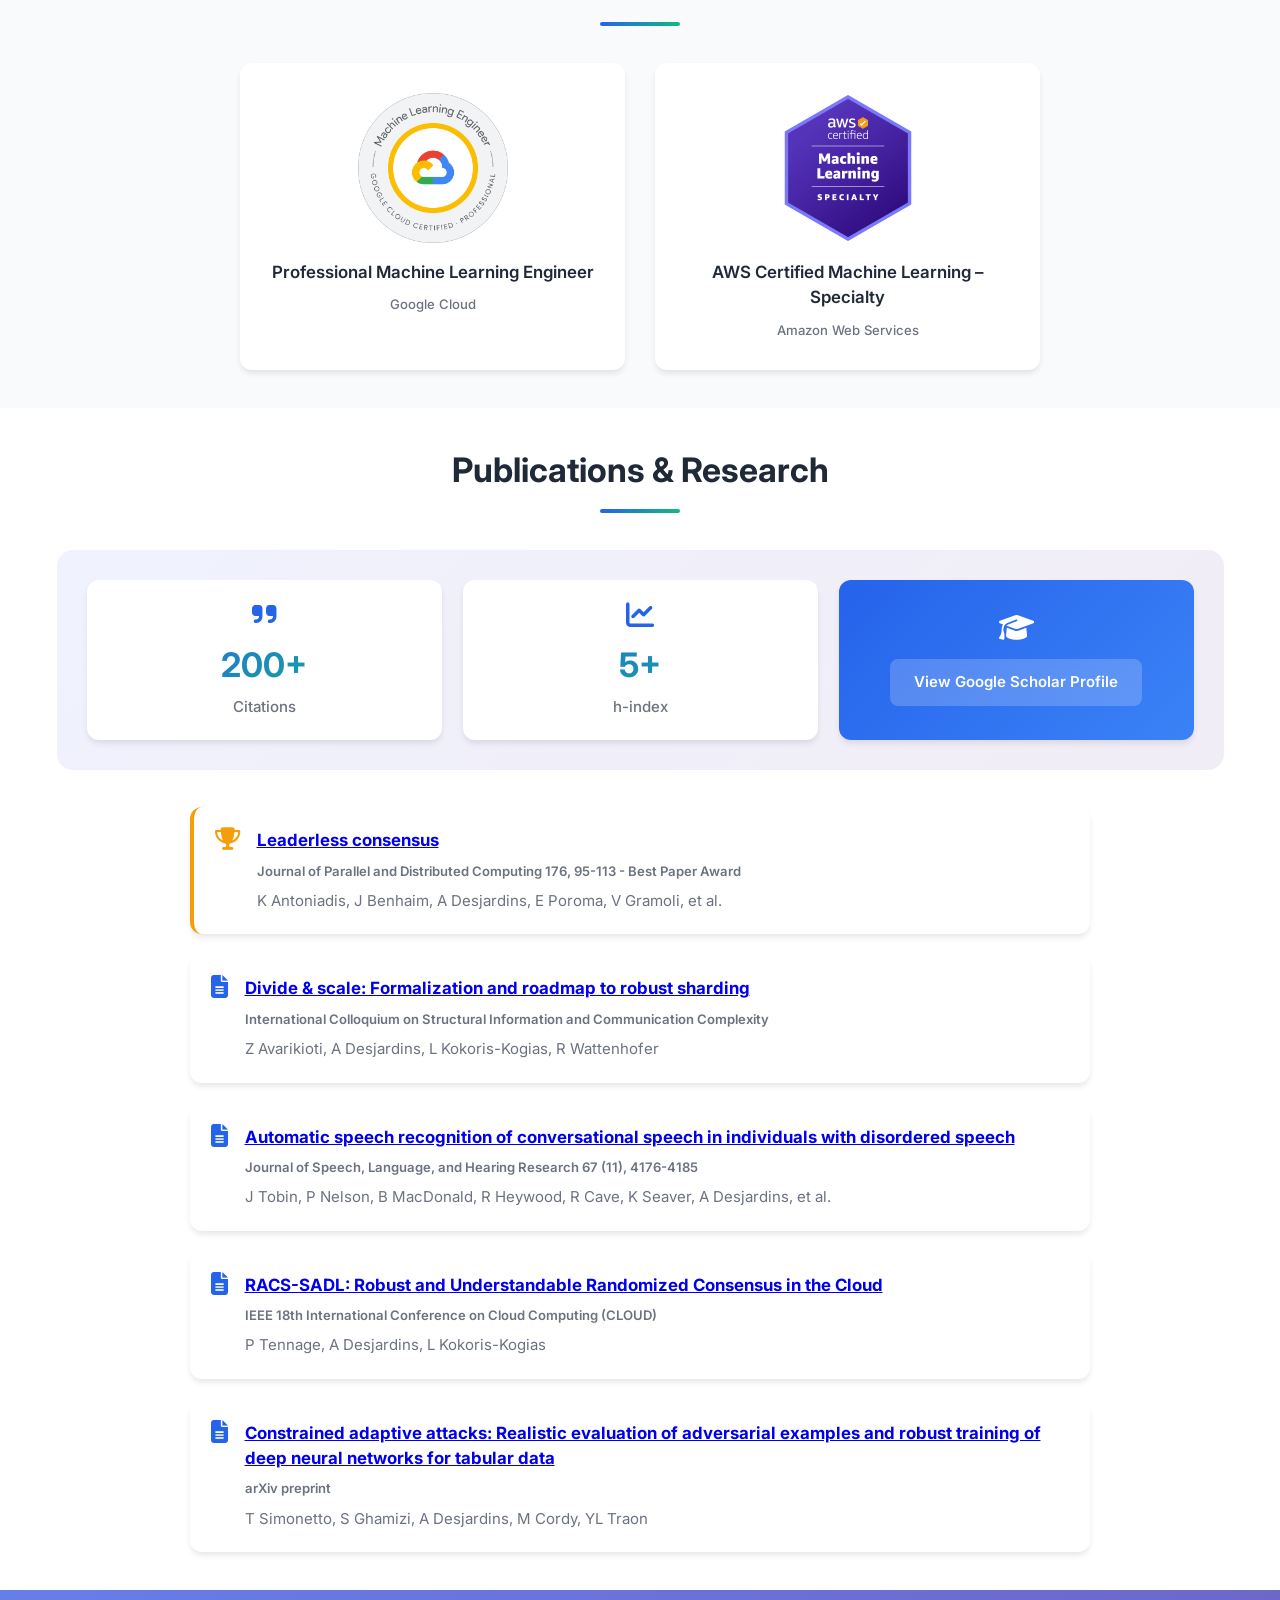
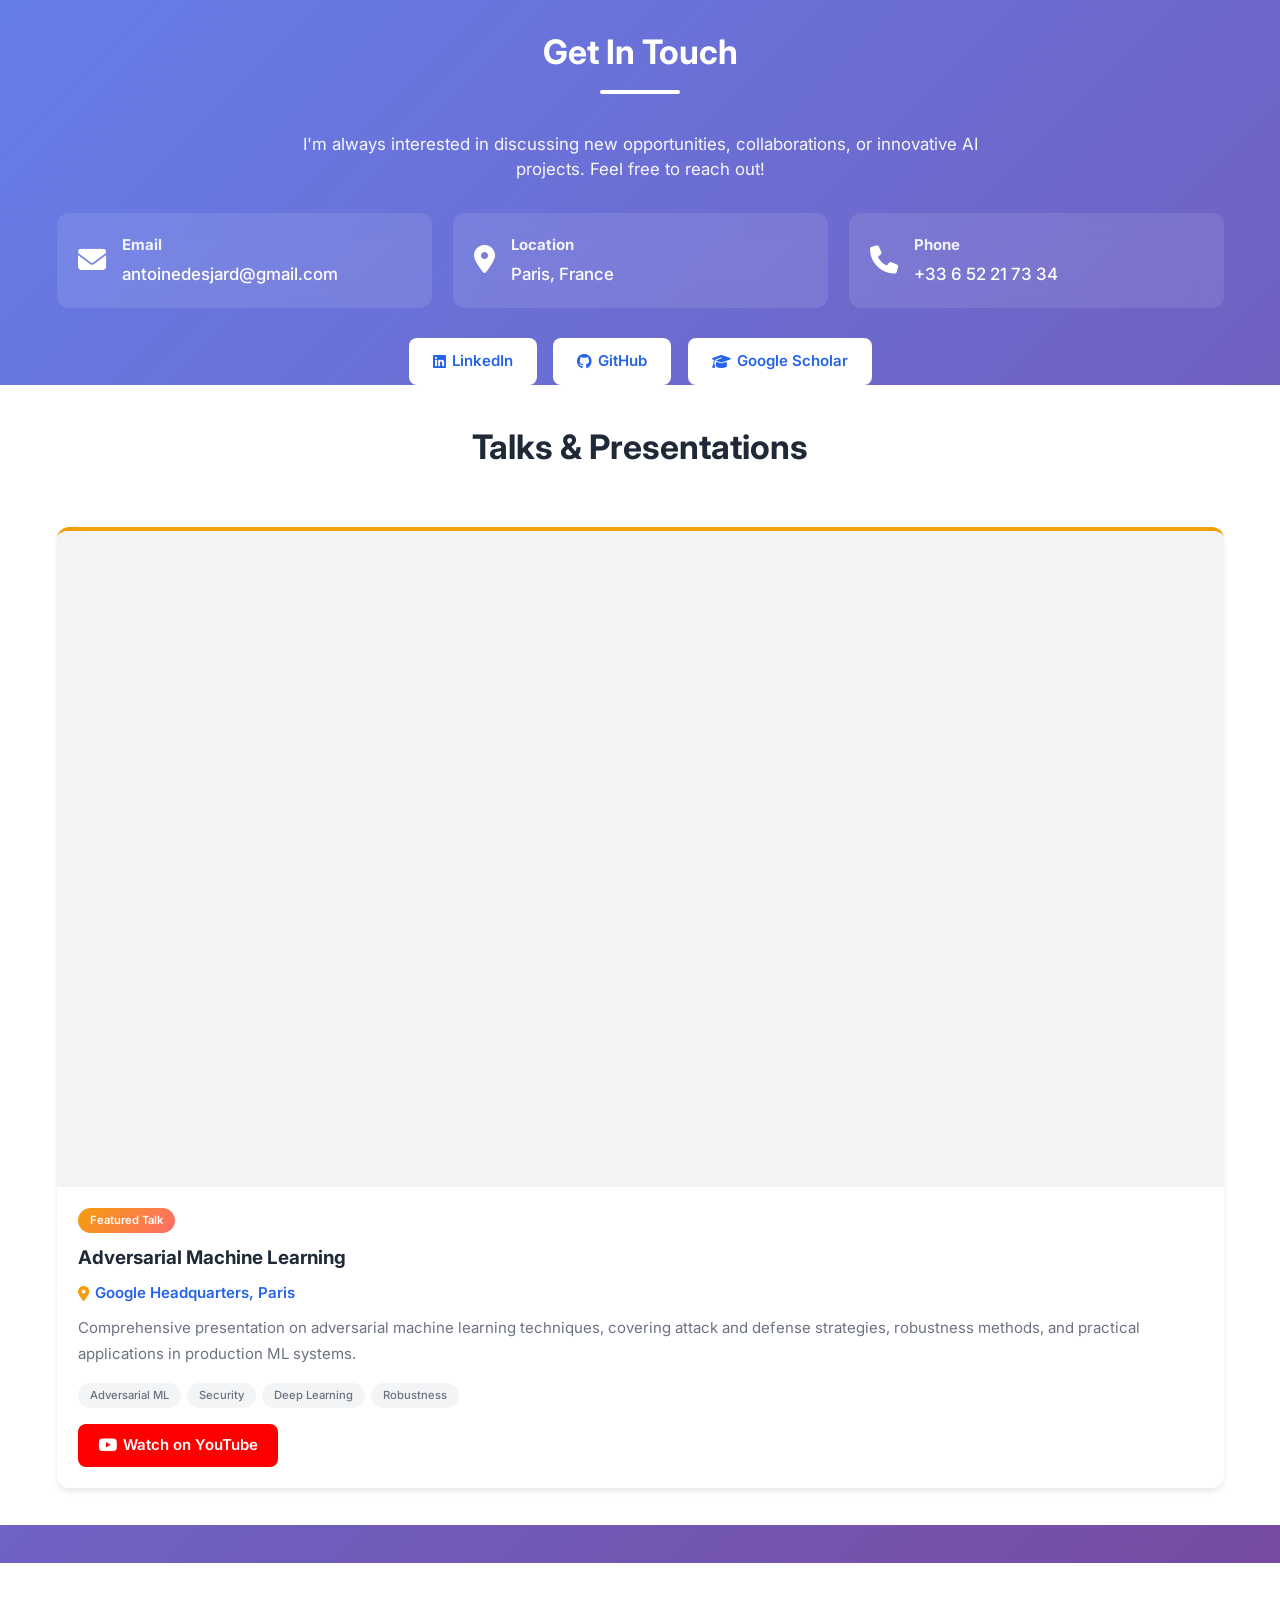
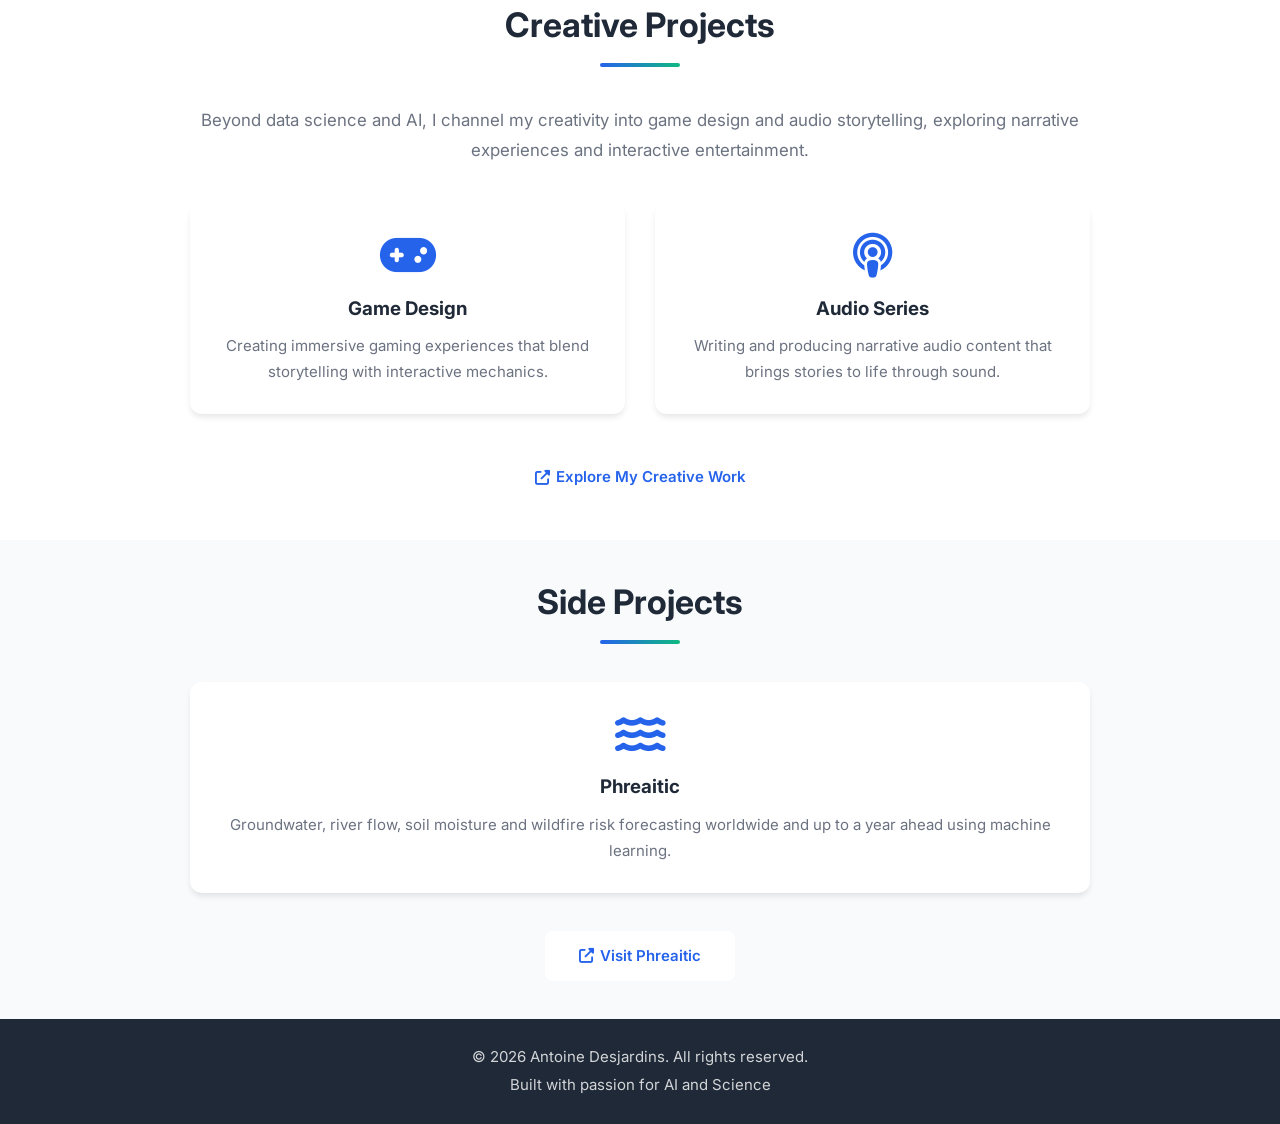
==== commit 3db18815: "update" ====
--- a/index.html
+++ b/index.html
@@ -118,14 +118,18 @@
                 <div class="timeline-item">
                     <div class="timeline-marker"></div>
                     <div class="timeline-content">
+                        <span class="award-badge" title="IBM Major Outstanding Technical Achievement Award"><i class="fas fa-award"></i></span>
                         <span class="timeline-date">09/2024 – Present</span>
                         <h3>Senior Managing Data Scientist</h3>
                         <h4>IBM FutureNow Center</h4>
                         <p>
                             Senior Managing at the Science Next FutureNow Skillcenter in Paris, revolutionizing R&D using foundation
                             models for science. Main project involves training an LLM-like model for chemical formulation
-                            for L'Oréal. Recipient of IBM's Major Outstanding Technical Achievement Award for this project.
-                        </p>
+                            for L'Oréal.
+                        </p>
+                        <ul>
+                            <li>Recipient of IBM's Major Outstanding Technical Achievement Award for this project</li>
+                        </ul>
                     </div>
                 </div>
 
@@ -145,7 +149,7 @@
                             <li>Tech Lead for attendance forecasting ML project (~2000 screens)</li>
                             <li>Drove GenAI application usage to 300+ monthly users</li>
                             <li>Managed portfolio of 30+ AI projects with $700k+ budget</li>
-                            <li>Presented on Adversarial ML at Google headquarters Paris</li>
+                            <li><a href="#talks">Presented on Adversarial ML at Google headquarters Paris</a></li>
                         </ul>
                     </div>
                 </div>
@@ -176,9 +180,12 @@
                         <h3>CEO & Co-founder</h3>
                         <h4>D'Alembert AI</h4>
                         <p>
-                            Co-founded data brokering start-up with hands-on experience in data collection, cleaning, 
-                            annotation, UX/UI design, pitching, and Agile management. Won 2 grants.
-                        </p>
+                            Co-founded data brokering start-up with hands-on experience in data collection, cleaning,
+                            annotation, UX/UI design, pitching, and Agile management.
+                        </p>
+                        <ul>
+                            <li>Won 2 grants</li>
+                        </ul>
                     </div>
                 </div>
 
@@ -193,7 +200,7 @@
                             methods for deep learning model generalization and reliability.
                         </p>
                         <ul>
-                            <li>Constrained adaptive attacks: Realistic evaluation of adversarial examples and robust training of deep neural networks for tabular data</li>
+                            <li>Constrained adaptive attacks: Realistic evaluation of adversarial examples and robust training of deep neural networks for tabular data (ArXiv preprint)</li>
                         </ul>
                     </div>
                 </div>
--- a/styles.css
+++ b/styles.css
@@ -39,12 +39,12 @@
     --font-size-5xl: 3rem;
     
     /* Spacing */
-    --spacing-xs: 0.5rem;
-    --spacing-sm: 1rem;
-    --spacing-md: 1.5rem;
-    --spacing-lg: 2rem;
-    --spacing-xl: 3rem;
-    --spacing-2xl: 4rem;
+    --spacing-xs: 0.4rem;
+    --spacing-sm: 0.7rem;
+    --spacing-md: 1.1rem;
+    --spacing-lg: 1.4rem;
+    --spacing-xl: 2rem;
+    --spacing-2xl: 2.5rem;
     
     /* Transitions */
     --transition-fast: 150ms ease-in-out;
@@ -54,14 +54,14 @@
 
 html {
     scroll-behavior: smooth;
-    font-size: 16px;
+    font-size: 15px;
 }
 
 body {
     font-family: var(--font-primary);
     color: var(--text-primary);
     background-color: var(--bg-primary);
-    line-height: 1.6;
+    line-height: 1.5;
     overflow-x: hidden;
 }
 
@@ -156,7 +156,7 @@
    Hero Section
    =========================== */
 .hero {
-    padding: 120px 0 80px;
+    padding: 90px 0 40px;
     background: linear-gradient(135deg, #667eea 0%, #764ba2 100%);
     color: white;
     position: relative;
@@ -419,6 +419,7 @@
 }
 
 .timeline-content {
+    position: relative;
     background-color: var(--bg-primary);
     padding: var(--spacing-lg);
     border-radius: 12px;
@@ -429,6 +430,22 @@
 .timeline-content:hover {
     box-shadow: var(--shadow-lg);
     transform: translateX(8px);
+}
+
+.award-badge {
+    position: absolute;
+    top: var(--spacing-sm);
+    right: var(--spacing-sm);
+    width: 32px;
+    height: 32px;
+    display: flex;
+    align-items: center;
+    justify-content: center;
+    border-radius: 50%;
+    background-color: var(--accent-color);
+    color: white;
+    font-size: var(--font-size-sm);
+    box-shadow: var(--shadow-md);
 }
 
 .timeline-date {
@@ -1143,7 +1160,7 @@
     .nav-menu {
         position: fixed;
         left: -100%;
-        top: 70px;
+        top: 52px;
         flex-direction: column;
         background-color: white;
         width: 100%;
@@ -1174,7 +1191,7 @@
     }
     
     .hero {
-        padding: 100px 0 60px;
+        padding: 80px 0 40px;
     }
     
     .hero-buttons {
